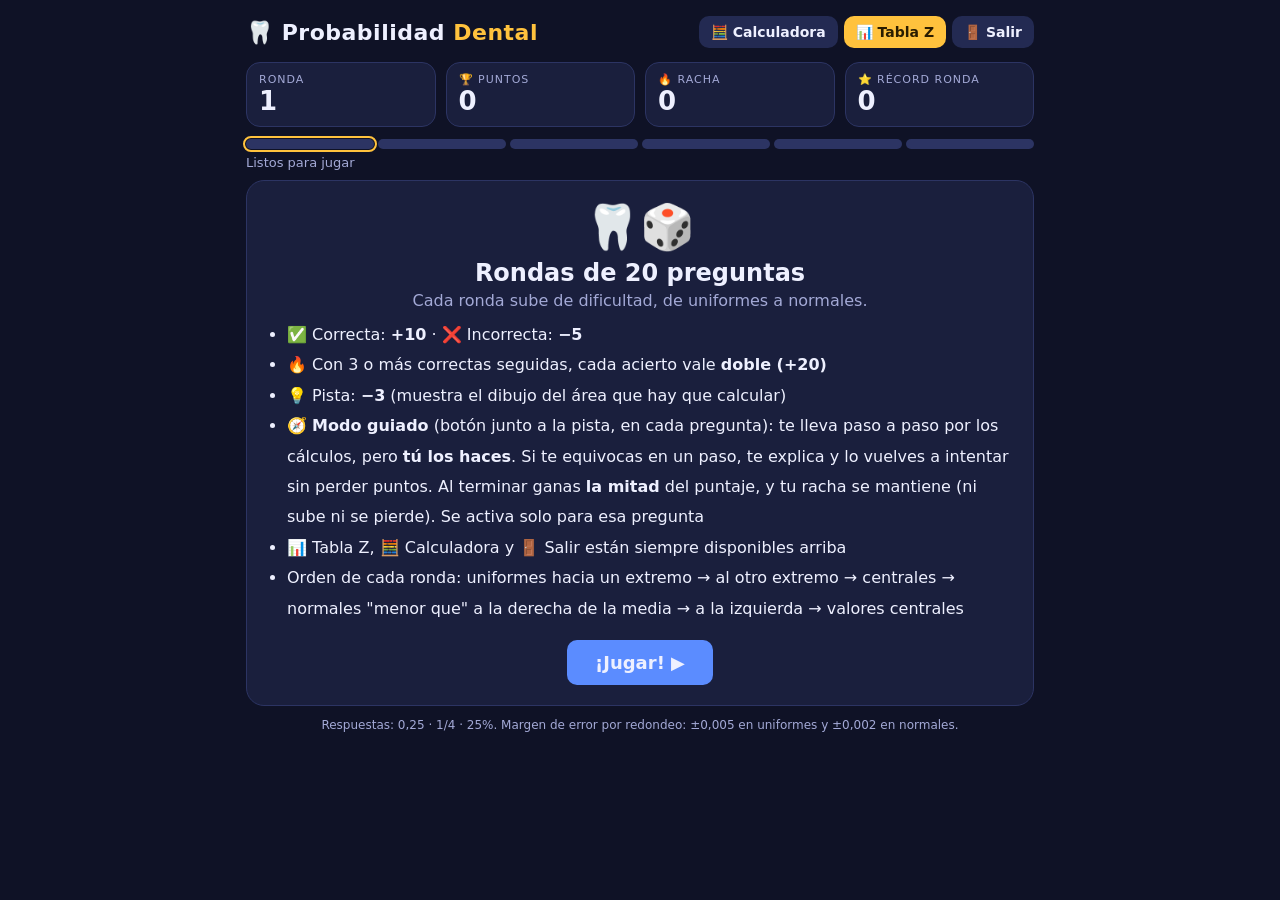
==== games/elisa.html @ 9141e2bc "Add ELISA — uncle's dental-probability game, linked from the home screen games/elisa.html is a third" ====
<!DOCTYPE html>
<html lang="es">
<head>
<meta charset="utf-8">
<meta name="viewport" content="width=device-width,initial-scale=1">
<title>Probabilidad Dental · El juego</title>
<style>
:root{--bg:#0f1226;--panel:#1a1f3d;--panel2:#232a52;--line:#2c3463;--txt:#eef0ff;--mut:#a3a9d6;--acc:#5b8cff;--ok:#2ecc8f;--bad:#ff5d6c;--gold:#ffc23d;--r:14px}
*{box-sizing:border-box}
body{margin:0;font-family:system-ui,-apple-system,"Segoe UI",Roboto,Helvetica,Arial,sans-serif;background:var(--bg);color:var(--txt);min-height:100vh}
.wrap{max-width:820px;margin:0 auto;padding:16px}
header{display:flex;align-items:center;justify-content:space-between;gap:10px;margin-bottom:14px;flex-wrap:wrap}
h1{font-size:22px;margin:0;letter-spacing:.5px}
h1 span{color:var(--gold)}
.btn{font:inherit;border:0;border-radius:10px;padding:10px 16px;cursor:pointer;font-weight:700;background:var(--panel2);color:var(--txt);transition:transform .08s,filter .15s}
.btn:hover{filter:brightness(1.2)}.btn:active{transform:scale(.96)}
.btn.pri{background:var(--acc)}.btn.gold{background:var(--gold);color:#2a1d00}.btn.sm{padding:8px 12px;font-size:14px}
.hud{display:grid;grid-template-columns:repeat(4,1fr);gap:10px;margin-bottom:12px}
.stat{background:var(--panel);border-radius:var(--r);padding:10px 12px;border:1px solid var(--line)}
.stat .l{font-size:11px;color:var(--mut);text-transform:uppercase;letter-spacing:1px}
.stat .v{font-size:26px;font-weight:800}
.stages{display:flex;gap:4px;margin:4px 0 6px}
.seg{flex:1;height:10px;border-radius:5px;background:var(--line);position:relative;overflow:hidden}
.seg>i{position:absolute;left:0;top:0;bottom:0;width:0;transition:width .4s}
.seg.u>i{background:#4fb3ff}.seg.n>i{background:#b77bff}
.seg.cur{outline:2px solid var(--gold);outline-offset:1px}
.stagelbl{display:flex;justify-content:space-between;gap:8px;font-size:13px;color:var(--mut);margin-bottom:10px;flex-wrap:wrap}
.card{background:var(--panel);border-radius:18px;padding:20px;border:1px solid var(--line)}
.pills{display:flex;gap:6px;flex-wrap:wrap;margin-bottom:10px}
.pill{font-size:12px;font-weight:700;padding:4px 10px;border-radius:999px;background:var(--panel2);color:var(--mut)}
.pill.u{background:#123d5c;color:#7cc8ff}.pill.n{background:#3c1f5c;color:#d4a8ff}.pill.x2{background:#5c4300;color:var(--gold)}
.q{font-size:18px;line-height:1.6;margin:6px 0 16px}
.ansrow{display:flex;gap:8px;flex-wrap:wrap}
input[type=text]{font:inherit;font-size:18px;flex:1;min-width:150px;padding:10px 14px;border-radius:10px;border:2px solid var(--line);background:#0f1330;color:var(--txt);outline:none}
input[type=text]:focus{border-color:var(--acc)}
.err{color:var(--bad);font-size:13px;min-height:18px;margin-top:6px}
.fb{margin-top:12px;border-radius:12px;padding:14px;line-height:1.7;font-size:15px}
.fb.ok{background:#0f3d2c;border:1px solid var(--ok)}.fb.bad{background:#3d1220;border:1px solid var(--bad)}.fb.hint{background:#3a3110;border:1px solid var(--gold)}
.fb .t{font-size:19px;font-weight:800;display:block;margin-bottom:4px}
.steps{margin:6px 0 0;padding-left:20px}
svg.plot{width:100%;max-width:540px;display:block;margin:10px auto 0}
.pop{animation:pop .45s}@keyframes pop{50%{transform:scale(1.3)}}
.shake{animation:shake .4s}@keyframes shake{25%{transform:translateX(-8px)}75%{transform:translateX(8px)}}
.foot{font-size:12px;color:var(--mut);margin-top:12px;text-align:center}
#confetti{position:fixed;left:0;top:0;width:100vw;height:100vh;pointer-events:none;z-index:60}
.overlay{position:fixed;inset:0;background:rgba(5,7,20,.8);display:none;align-items:flex-start;justify-content:center;z-index:40;overflow:auto;padding:20px}
.overlay.on{display:flex}
.modal{background:var(--panel);border-radius:18px;padding:18px;max-width:780px;width:100%;border:1px solid var(--line)}
.tblwrap{overflow:auto;max-height:52vh;margin-top:10px;border-radius:10px}
.tz{width:100%;border-collapse:collapse;font-size:12.5px;font-variant-numeric:tabular-nums}
.tz th,.tz td{padding:4px 3px;text-align:center;border:1px solid var(--line);cursor:pointer}
.tz th{background:var(--panel2);color:var(--mut);position:sticky;top:0}
.tz td.hr{background:#24305f}
.tz td.hit{background:var(--gold);color:#2a1d00;font-weight:800}
.res{font-size:15px;line-height:1.7;background:#0f1330;border-radius:10px;padding:10px 12px;margin-top:10px}
.big{font-size:28px;font-weight:800;color:var(--gold)}
.center{text-align:center}
.btn.on{background:#1d6b4f}.btn:disabled{cursor:default}
.gdone{list-style:none;padding:0;margin:0 0 10px}.gdone li{padding:6px 10px;margin-bottom:6px;border-radius:8px;background:#11331f;color:#bff0d6;font-size:14px}
.gcur{background:#141a3a;border:1px solid var(--acc);border-radius:12px;padding:14px;line-height:1.65}
.gtip{margin-top:10px;padding:10px 12px;border-radius:10px;background:#3a3110;border:1px solid var(--gold);line-height:1.6;font-size:14px}
.choice{display:flex;flex-direction:column;gap:8px;margin-top:10px}.choice .btn{text-align:left}
.cpanel{position:fixed;right:16px;top:80px;width:300px;max-width:calc(100vw - 16px);z-index:45;display:none;background:var(--panel);border:1px solid var(--acc);border-radius:16px;padding:10px 12px 12px;box-shadow:0 12px 40px rgba(0,0,0,.55)}.cpanel.on{display:block}
.chead{display:flex;justify-content:space-between;align-items:center;gap:8px;cursor:move;touch-action:none;user-select:none;-webkit-user-select:none;padding:2px 0 6px}
.zrow{display:flex;align-items:center;gap:6px;flex-wrap:wrap;margin-top:6px;padding:6px 8px;background:#1a2147;border-radius:8px}.zrow .btn{padding:6px 10px;font-size:13px}
.crow{display:grid;grid-template-columns:1fr 1fr 1fr;gap:6px;margin-top:8px}.crow .btn{padding:8px 4px;font-size:12.5px}
.ok{color:var(--ok)!important}
.cdisp{background:#0f1330;border-radius:10px;padding:8px 10px;text-align:right;min-height:64px;word-break:break-all}
.cdisp .e{font-size:16px;color:var(--mut);min-height:22px}.cdisp .r{font-size:30px;font-weight:800}
.ckeys{display:grid;grid-template-columns:repeat(4,1fr);gap:6px;margin-top:8px}.ckeys .btn{padding:10px 0;font-size:18px}
.ckeys .op{background:#2f3a78}.ckeys .eq{background:var(--acc)}.ckeys .cl{background:#5c1f2a}
ul.rules{line-height:1.9;padding-left:20px;margin:8px 0 16px}
.sumgrid{display:grid;grid-template-columns:repeat(3,1fr);gap:10px;margin:14px 0}
@media(max-width:560px){.hud{grid-template-columns:repeat(2,1fr)}.q{font-size:16px}.sumgrid{grid-template-columns:1fr}}
</style>
</head>
<body>
<canvas id="confetti"></canvas>
<div class="wrap">
  <header>
    <h1>🦷 Probabilidad <span>Dental</span></h1>
    <div style="display:flex;gap:6px;flex-wrap:wrap"><button class="btn sm" id="calcB">🧮 Calculadora</button><button class="btn gold sm" id="openT">📊 Tabla Z</button><button class="btn sm" id="exitB">🚪 Salir</button></div>
  </header>
  <div class="hud">
    <div class="stat"><div class="l">Ronda</div><div class="v" id="hRound">1</div></div>
    <div class="stat"><div class="l">🏆 Puntos</div><div class="v" id="hPts">0</div></div>
    <div class="stat"><div class="l">🔥 Racha</div><div class="v" id="hStreak">0</div></div>
    <div class="stat"><div class="l">⭐ Récord ronda</div><div class="v" id="hBest">0</div></div>
  </div>
  <div class="stages" id="stages"></div>
  <div class="stagelbl"><span id="sName">Listos para jugar</span><span id="sProg"></span></div>
  <div class="card" id="main"></div>
  <div class="foot">Respuestas: 0,25 · 1/4 · 25%. Margen de error por redondeo: ±0,005 en uniformes y ±0,002 en normales.</div>
</div>

<div class="overlay" id="ov">
  <div class="modal">
    <div style="display:flex;justify-content:space-between;align-items:center;gap:10px">
      <b style="font-size:18px">📊 Tabla Z · P(Z &lt; z)</b>
      <button class="btn sm" id="closeT">✕ Cerrar</button>
    </div>
    <div class="ansrow" style="margin-top:12px">
      <input type="text" id="zin" placeholder="Escribe un Z, por ejemplo 1,25 o −0,67" autocomplete="off">
      <button class="btn pri" id="zgo">Buscar</button>
    </div>
    <div class="err" id="zerr"></div>
    <div class="res" id="zres">Escribe un valor de Z (o toca una celda de la tabla) y te muestro cómo se lee.</div>
    <div class="tblwrap"><table class="tz" id="tz"></table></div>
  </div>
</div>

<div class="cpanel" id="calcP" tabindex="-1">
  <div class="chead" id="cHead">
    <b style="font-size:15px">✥ 🧮 Calculadora <span style="font-weight:400;color:var(--mut);font-size:12px">(arrástrame)</span></b>
    <button class="btn sm" id="closeC" style="padding:4px 10px">✕</button>
  </div>
  <div class="cdisp"><div class="e" id="cExpr"></div><div class="r" id="cRes">0</div></div>
  <div class="ckeys" id="cKeys">
    <button class="btn cl" data-k="C">C</button><button class="btn op" data-k="(">(</button><button class="btn op" data-k=")">)</button><button class="btn op" data-k="back">⌫</button>
    <button class="btn" data-k="7">7</button><button class="btn" data-k="8">8</button><button class="btn" data-k="9">9</button><button class="btn op" data-k="÷">÷</button>
    <button class="btn" data-k="4">4</button><button class="btn" data-k="5">5</button><button class="btn" data-k="6">6</button><button class="btn op" data-k="×">×</button>
    <button class="btn" data-k="1">1</button><button class="btn" data-k="2">2</button><button class="btn" data-k="3">3</button><button class="btn op" data-k="−">−</button>
    <button class="btn" data-k="0">0</button><button class="btn" data-k=",">,</button><button class="btn eq" data-k="=">=</button><button class="btn op" data-k="+">+</button>
  </div>
  <div class="crow"><button class="btn" id="cCopy">📋 Copiar</button><button class="btn gold" id="cUse">↳ Respuesta</button><button class="btn gold" id="cZ">↳ Tabla Z</button></div>
  <div class="err" id="cErr"></div>
</div>

<script>
"use strict";
/* ---------- utilidades numéricas ---------- */
const rnd=(v,d)=>{const p=Math.pow(10,d);return Math.round(v*p+(v>=0?1e-9:-1e-9))/p};
const rint=(a,b)=>a+Math.floor(Math.random()*(b-a+1));
const pick=a=>a[Math.floor(Math.random()*a.length)];
const gcd=(a,b)=>b?gcd(b,a%b):Math.abs(a);
const fmt=n=>String(rnd(n,4)).replace('-','−').replace('.',',');
const fz=z=>(z<0?'−':'')+Math.abs(z).toFixed(2).replace('.',',');
const f4=p=>p.toFixed(4).replace('.',',');
function Phi(x){if(x<0)return 1-Phi(-x);if(x>8)return 1;let s=x,t=x;for(let n=1;n<300;n++){t*=x*x/(2*n+1);s+=t;if(t<1e-17)break}return .5+s*Math.exp(-x*x/2)/Math.sqrt(2*Math.PI)}
function T(z){z=Math.min(rnd(Math.abs(z),2),3.59);return rnd(Phi(z),4)}
function Plt(z){return z>=0?T(z):rnd(1-T(-z),4)}
function rowcol(z){const a=rnd(Math.abs(z),2);const row=Math.floor(a*10+1e-9)/10;const col=rnd(a-row,2);return[row.toFixed(1),col.toFixed(2)]}
function stepGrid(lo,hi,st){const n=Math.round((hi-lo)/st);return rnd(lo+st*rint(0,n),4)}

/* ---------- contextos (mismo estilo que la guía) ---------- */
const UC=[
 {s:'El tiempo necesario para esterilizar un conjunto de herramientas',q:'la esterilización tarde',u:'minutos',a:[8,15],b:[25,40],st:1},
 {s:'La longitud de un diente molar',q:'un diente molar mida',u:'mm',a:[6,8],b:[11,14],st:1},
 {s:'El tiempo entre citas de pacientes en una clínica dental',q:'entre dos citas transcurran',u:'minutos',a:[10,20],b:[40,60],st:5},
 {s:'El grosor del esmalte dental en un estudio',q:'el esmalte tenga un grosor de',u:'mm',a:[1,1.5],b:[2.5,3],st:.5},
 {s:'La duración de un procedimiento dental para colocar implantes',q:'el procedimiento dure',u:'horas',a:[1,1.5],b:[3,4],st:.5},
 {s:'El tiempo de fraguado de un material de impresión',q:'el material frague en',u:'minutos',a:[3,5],b:[8,12],st:1},
 {s:'La cantidad de anestésico utilizada en una extracción',q:'se utilicen',u:'ml',a:[1,1.5],b:[3,4],st:.5},
 {s:'El tiempo que un paciente pasa en la sala de espera',q:'un paciente espere',u:'minutos',a:[5,10],b:[30,45],st:5}
];
const NC=[
 {s:'La longitud de las raíces de los dientes molares en una población',q:'un molar seleccionado al azar tenga una raíz que mida',u:'mm',mu:[20,24,1],sg:[1.5,2,2.5]},
 {s:'El tiempo que tarda una consulta odontológica de rutina',q:'una consulta tarde',u:'minutos',mu:[35,50,5],sg:[5,8,10]},
 {s:'El desgaste de una pieza dental (en micras) después de 5 años de uso de prótesis',q:'el desgaste sea de',u:'micras',mu:[120,180,10],sg:[15,20,25]},
 {s:'El nivel de placa bacteriana en los pacientes, medido en una escala de 0 a 100,',q:'un paciente tenga un nivel de placa de',u:'',mu:[50,70,5],sg:[6,8,10]},
 {s:'El tamaño de los dientes incisivos en niños',q:'un niño tenga un incisivo que mida',u:'mm',mu:[9,11,1],sg:[.8,1,1.2]},
 {s:'El tiempo que tarda en hacer efecto una anestesia local en procedimientos odontológicos',q:'el efecto tarde',u:'minutos',mu:[4,6,1],sg:[1,1.2,1.5]},
 {s:'El tiempo de recuperación (en días) tras una extracción dental complicada',q:'un paciente se recupere en',u:'días',mu:[6,10,1],sg:[1.5,2,2.5]},
 {s:'El espesor del esmalte dental en adultos',q:'un adulto tenga un espesor de esmalte de',u:'mm',mu:[2.3,2.7,.1],sg:[.2,.25,.3]}
];

/* ---------- etapas de cada ronda (20 preguntas) ---------- */
const STAGES=[
 {k:'U',t:'lt',n:3,name:()=>'Uniforme · hacia el extremo inferior (menos de)'},
 {k:'U',t:'gt',n:3,name:()=>'Uniforme · hacia el extremo superior (más de)'},
 {k:'U',t:'bt',n:3,name:()=>'Uniforme · tramo central (entre)'},
 {k:'N',t:'R',n:4,name:r=>r===1?'Normal · menor que, a la derecha de la media':'Normal · a la derecha de la media (menor o mayor que)'},
 {k:'N',t:'L',n:4,name:r=>r===1?'Normal · menor que, a la izquierda de la media':'Normal · a la izquierda de la media (menor o mayor que)'},
 {k:'N',t:'C',n:3,name:r=>r===1?'Normal · valores centrales (simétricos)':'Normal · valores centrales'}
];
const PLAN=[];STAGES.forEach((s,i)=>{for(let k=0;k<s.n;k++)PLAN.push(i)});
const DIFF=r=>r===1?'Fácil':r===2?'Media':r===3?'Difícil':'Experta';

/* ---------- generadores ---------- */
let lastCtx='';
function ctxPick(list){let c,tries=0;do{c=pick(list);tries++}while(c.s===lastCtx&&tries<10);lastCtx=c.s;return c}
function genU(t,r){
 for(let tries=0;tries<50;tries++){
  const c=ctxPick(UC);const a=stepGrid(c.a[0],c.a[1],c.st),b=stepGrid(c.b[0],c.b[1],c.st);
  const div=r===1?1:r===2?2:5;const xs=rnd(c.st/div,4);const m=Math.round((b-a)/xs);
  if(m-1<(t==='bt'?2:1))continue;
  let x,x1,x2,tramo,cond,lo,hi;
  if(t==='bt'){let k1=rint(1,m-1),k2;do{k2=rint(1,m-1)}while(k2===k1);if(k1>k2)[k1,k2]=[k2,k1];
   if(m>=4&&(k1===1&&k2===m-1)){} x1=rnd(a+k1*xs,4);x2=rnd(a+k2*xs,4);tramo=rnd(x2-x1,4);lo=x1;hi=x2;
   cond='esté entre '+fmt(x1)+' y '+fmt(x2)+' '+c.u;}
  else{x=rnd(a+rint(1,m-1)*xs,4);
   if(t==='lt'){tramo=rnd(x-a,4);lo=a;hi=x;cond='menos de '+fmt(x)+' '+c.u}
   else{tramo=rnd(b-x,4);lo=x;hi=b;cond='más de '+fmt(x)+' '+c.u}}
  const total=rnd(b-a,4);let N=Math.round(tramo*100),D=Math.round(total*100),g=gcd(N,D);
  const frac=(N/g)+'/'+(D/g),ans=tramo/total;
  const verb=t==='bt'?c.q.replace(/ (mida|dure|tarde|espere|transcurran|se utilicen)$/,' $1'):c.q;
  let qtext;
  if(t==='bt')qtext=c.s+' sigue una distribución uniforme entre '+fmt(a)+' y '+fmt(b)+' '+c.u+'. ¿Cuál es la probabilidad de que '+verb+' entre '+fmt(x1)+' y '+fmt(x2)+' '+c.u+'?';
  else qtext=c.s+' sigue una distribución uniforme entre '+fmt(a)+' y '+fmt(b)+' '+c.u+'. ¿Cuál es la probabilidad de que '+c.q+' '+cond+'?';
  const tramoTxt=t==='lt'?fmt(x)+' − '+fmt(a):t==='gt'?fmt(b)+' − '+fmt(x):fmt(x2)+' − '+fmt(x1);
  const steps=[
   'Largo total del rango: '+fmt(b)+' − '+fmt(a)+' = <b>'+fmt(total)+'</b>',
   'Tramo que te piden ('+(t==='lt'?'desde '+fmt(a)+' hasta '+fmt(x):t==='gt'?'desde '+fmt(x)+' hasta '+fmt(b):'entre '+fmt(x1)+' y '+fmt(x2))+'): '+tramoTxt+' = <b>'+fmt(tramo)+'</b>',
   'P = tramo / total = '+fmt(tramo)+' / '+fmt(total)+' = <b>'+frac+' ≈ '+f4(ans)+'</b>'];
  const rule=t==='lt'?'"Menos de": el tramo va desde el inicio del rango (a) hasta el valor.':t==='gt'?'"Más de": el tramo va desde el valor hasta el final del rango (b).':'"Entre": el tramo es la distancia entre los dos valores.';
  return{g:{type:'U',a,b,t,x,x1,x2,total,tramo,ans},k:'U',text:qtext,ans,tol:.005,steps,rule,plot:()=>plotU(a,b,lo,hi),show:frac+' ≈ '+f4(ans)};
 }
}
function genZ(r){if(r===1)return stepGrid(.3,2,.1);if(r===2)return stepGrid(.1,2.5,.01);return stepGrid(.05,3,.01)}
function mkX(c,z){const mu=c.mu,sg=c.sg;const x=rnd(mu+z*sg,2);const zc=rnd((x-mu)/sg,2);return{x,zc}}
function lookupTxt(z){const[r,c]=rowcol(z);const t=T(z);let s='Tabla con '+fz(Math.abs(z))+': fila '+r+', columna '+c+' → <b>'+f4(t)+'</b>';return s}
function genN(t,r){
 for(let tries=0;tries<50;tries++){
  const c0=ctxPick(NC);const mu=stepGrid(c0.mu[0],c0.mu[1],c0.mu[2]);const sg=pick(c0.sg);const c={mu,sg};
  const U=c0.u?' '+c0.u:'';
  const head=c0.s+' sigue una distribución normal con una media de '+fmt(mu)+U+' y una desviación estándar de '+fmt(sg)+U+'. ¿Cuál es la probabilidad de que '+c0.q+' ';
  if(t==='R'||t==='L'){
   const z=(t==='R'?1:-1)*genZ(r);const{x,zc}=mkX(c,z);if(zc===0||x<=0)continue;
   const kind=r===1?'lt':pick(['lt','gt']);
   const plt=Plt(zc);const ans=kind==='lt'?plt:rnd(1-plt,4);
   const cond=(kind==='lt'?'menos de ':'más de ')+fmt(x)+U+'?';
   const steps=['Z = ('+fmt(x)+' − '+fmt(mu)+') / '+fmt(sg)+' = <b>'+fz(zc)+'</b>',lookupTxt(zc)];
   let rule;
   if(kind==='lt'&&zc>0){rule='"Menos de" con Z positivo: área grande, se usa la tabla directo.';steps.push('P = <b>'+f4(ans)+'</b>')}
   else if(kind==='lt'){rule='"Menos de" con Z negativo: es la colita izquierda (área chica), se usa 1 − tabla.';steps.push('P = 1 − '+f4(T(zc))+' = <b>'+f4(ans)+'</b>')}
   else if(zc>0){rule='"Más de" con Z positivo: es la colita derecha (área chica), se usa 1 − tabla.';steps.push('P = 1 − '+f4(T(zc))+' = <b>'+f4(ans)+'</b>')}
   else{rule='"Más de" con Z negativo: área grande, se usa la tabla directo (por el espejo).';steps.push('P = <b>'+f4(ans)+'</b>')}
   const lo=kind==='lt'?-4:zc,hi=kind==='lt'?zc:4;
   return{g:{type:'N1',x,mu,sg,zc,kind,Tv:T(zc),ans},k:'N',text:head+cond,ans,tol:.002,steps,rule,plot:()=>plotN(lo,hi,[[zc,x]]),show:f4(ans)};
  }else{
   const z1=-genZ(r);const z2=r===1?-z1:genZ(r);
   const A=mkX(c,z1),B=mkX(c,z2);if(A.zc>=0||B.zc<=0||A.x<=0)continue;
   const p2=Plt(B.zc),p1=Plt(A.zc);const ans=rnd(p2-p1,4);
   const cond='entre '+fmt(A.x)+' y '+fmt(B.x)+U+'?';
   const steps=[
    'Z₁ = ('+fmt(A.x)+' − '+fmt(mu)+') / '+fmt(sg)+' = <b>'+fz(A.zc)+'</b> &nbsp;·&nbsp; Z₂ = ('+fmt(B.x)+' − '+fmt(mu)+') / '+fmt(sg)+' = <b>'+fz(B.zc)+'</b>',
    'P(Z &lt; '+fz(B.zc)+'): '+lookupTxt(B.zc)+' → '+f4(p2),
    'P(Z &lt; '+fz(A.zc)+'): '+lookupTxt(A.zc)+' → Z negativo, espejo: 1 − '+f4(T(A.zc))+' = '+f4(p1),
    'P = '+f4(p2)+' − '+f4(p1)+' = <b>'+f4(ans)+'</b>'];
   const rule='"Entre": lo que queda bajo el valor mayor, menos lo que queda bajo el valor menor.';
   return{g:{type:'NC',x1:A.x,x2:B.x,mu,sg,z1:A.zc,z2:B.zc,T1:T(A.zc),T2:T(B.zc),p1,ans},k:'N',text:head+cond,ans,tol:.002,steps,rule,plot:()=>plotN(A.zc,B.zc,[[A.zc,A.x],[B.zc,B.x]]),show:f4(ans)};
  }
 }
}

/* ---------- dibujos ---------- */
function plotN(lo,hi,marks){
 const X=z=>20+(z+3.6)/7.2*500,Y=y=>140-y/.42*118;
 let p='';for(let z=-3.6;z<=3.6001;z+=.05){p+=(p?'L':'M')+X(z).toFixed(1)+' '+Y(Math.exp(-z*z/2)/Math.sqrt(2*Math.PI)).toFixed(1)}
 const a=Math.max(lo,-3.6),b=Math.min(hi,3.6);let s='M'+X(a).toFixed(1)+' 140';
 for(let z=a;z<=b+1e-9;z+=.02)s+='L'+X(z).toFixed(1)+' '+Y(Math.exp(-z*z/2)/Math.sqrt(2*Math.PI)).toFixed(1);
 s+='L'+X(b).toFixed(1)+' 140Z';
 let m='';marks.forEach(([z,x])=>{m+='<line x1="'+X(z)+'" y1="14" x2="'+X(z)+'" y2="142" stroke="#ffc23d" stroke-dasharray="4 3"/><text x="'+X(z)+'" y="157" text-anchor="middle" font-size="12" fill="#eef0ff">'+fmt(x)+'</text><text x="'+X(z)+'" y="172" text-anchor="middle" font-size="11" fill="#a3a9d6">Z='+fz(z)+'</text>'});
 return'<svg class="plot" viewBox="0 0 540 178"><path d="'+s+'" fill="#ff5d6c" opacity=".75"/><path d="'+p+'" fill="none" stroke="#5b8cff" stroke-width="2.5"/><line x1="20" y1="140" x2="520" y2="140" stroke="#5a6399"/><line x1="'+X(0)+'" y1="140" x2="'+X(0)+'" y2="146" stroke="#a3a9d6"/>'+m+'</svg>';
}
function plotU(a,b,lo,hi){
 const X=v=>50+(v-a)/(b-a)*440;
 let lbl=v=>'<line x1="'+X(v)+'" y1="40" x2="'+X(v)+'" y2="112" stroke="#ffc23d" stroke-dasharray="4 3"/><text x="'+X(v)+'" y="130" text-anchor="middle" font-size="12" fill="#eef0ff">'+fmt(v)+'</text>';
 let m='';[lo,hi].forEach(v=>{if(v!==a&&v!==b)m+=lbl(v)});
 return'<svg class="plot" viewBox="0 0 540 140"><rect x="'+X(a)+'" y="50" width="440" height="60" fill="none" stroke="#5b8cff" stroke-width="2.5"/><rect x="'+X(lo)+'" y="50" width="'+(X(hi)-X(lo))+'" height="60" fill="#ff5d6c" opacity=".75"/><line x1="30" y1="110" x2="510" y2="110" stroke="#5a6399"/><text x="'+X(a)+'" y="130" text-anchor="middle" font-size="12" fill="#a3a9d6">a='+fmt(a)+'</text><text x="'+X(b)+'" y="130" text-anchor="middle" font-size="12" fill="#a3a9d6">b='+fmt(b)+'</text>'+m+'</svg>';
}

/* ---------- confeti ---------- */
const cv=document.getElementById('confetti'),cx=(()=>{try{return cv.getContext('2d')}catch(e){return null}})();let parts=[],running=false;
const COLORS=['#5b8cff','#2ecc8f','#ffc23d','#ff6fb1','#b77bff','#7cc8ff','#ff5d6c'];
function fitC(){if(!cx)return;const d=window.devicePixelRatio||1;cv.width=innerWidth*d;cv.height=innerHeight*d;cx.setTransform(d,0,0,d,0,0)}
function burst(x,y,n,ang,spr,vel){for(let k=0;k<n;k++){const a=(ang+(Math.random()-.5)*spr)*Math.PI/180,v=vel*(.6+Math.random()*.6);parts.push({x,y,vx:Math.cos(a)*v,vy:-Math.sin(a)*v,w:7+Math.random()*7,h:4+Math.random()*5,r:Math.random()*6.28,vr:(Math.random()-.5)*.4,c:COLORS[k%COLORS.length],life:0,max:120+Math.random()*70,circ:Math.random()<.3})}if(!running){running=true;requestAnimationFrame(tick)}}
function tick(){cx.clearRect(0,0,innerWidth,innerHeight);parts=parts.filter(p=>p.life<p.max&&p.y<innerHeight+40);for(const p of parts){p.life++;p.vy+=.28;p.vx*=.985;p.vy*=.985;p.x+=p.vx;p.y+=p.vy;p.r+=p.vr;cx.save();cx.globalAlpha=Math.max(0,1-p.life/p.max);cx.translate(p.x,p.y);cx.rotate(p.r);cx.fillStyle=p.c;if(p.circ){cx.beginPath();cx.arc(0,0,p.w/2.5,0,6.28);cx.fill()}else cx.fillRect(-p.w/2,-p.h/2,p.w,p.h*Math.abs(Math.cos(p.life/6)));cx.restore()}if(parts.length)requestAnimationFrame(tick);else{running=false;cx.clearRect(0,0,innerWidth,innerHeight)}}
function boom(l){if(!cx)return;fitC();const W=innerWidth,H=innerHeight;
 if(l===1)burst(W/2,H*.6,100,90,90,15);
 else if(l===2){burst(0,H*.8,80,60,50,19);burst(W,H*.8,80,120,50,19);setTimeout(()=>burst(W/2,H*.55,80,90,120,14),250)}
 else{let t=0;const iv=setInterval(()=>{burst(0,H*.85,45,60,55,20);burst(W,H*.85,45,120,55,20);burst(Math.random()*W,H*.4,35,90,160,11);if(++t>10)clearInterval(iv)},220)}}

/* ---------- estado ---------- */
const $=id=>document.getElementById(id);
let round=1,qi=0,pts=0,streak=0,rPts=0,rHits=0,best=0,cur=null,answered=false,hintUsed=false;
try{best=parseInt(localStorage.getItem('pdent_best'))||0}catch(e){}
const CHEERS=['¡Correcto!','¡Brillante!','¡Eso es!','¡Imparable!','¡Sonrisa perfecta!','¡Diez de diez!','¡Nivel experto!','¡Qué máquina!'];
const worth=()=>streak>=3?20:10;

function buildStages(){$('stages').innerHTML=STAGES.map((s,i)=>'<div class="seg '+(s.k==='U'?'u':'n')+'" id="seg'+i+'"><i></i></div>').join('')}
function hud(anim){$('hRound').textContent=round;$('hPts').textContent=pts;$('hStreak').textContent=streak;$('hBest').textContent=best;
 if(anim)['hPts','hStreak'].forEach(k=>{const e=$(k);e.classList.remove('pop');void e.offsetWidth;e.classList.add('pop')})}
function progress(){let done=qi;STAGES.forEach((s,i)=>{const start=PLAN.indexOf(i);const d=Math.max(0,Math.min(s.n,done-start));const seg=$('seg'+i);seg.firstChild.style.width=(d/s.n*100)+'%';seg.classList.toggle('cur',qi<20&&PLAN[qi]===i)})}

let guided=false,gSteps=null,gStep=0,gTries=0,gDone=[],lastInput=null;
const half=()=>Math.round(worth()/2);
function setGuidedBtn(){}
function startScreen(){
 $('sName').textContent='Listos para jugar';$('sProg').textContent='';
 $('main').innerHTML='<div class="center" style="font-size:44px">🦷🎲</div><h2 class="center" style="margin:6px 0 4px">Rondas de 20 preguntas</h2><p class="center" style="color:var(--mut);margin:0 0 10px">Cada ronda sube de dificultad, de uniformes a normales.</p>'+
 '<ul class="rules"><li>✅ Correcta: <b>+10</b> · ❌ Incorrecta: <b>−5</b></li><li>🔥 Con 3 o más correctas seguidas, cada acierto vale <b>doble (+20)</b></li><li>💡 Pista: <b>−3</b> (muestra el dibujo del área que hay que calcular)</li>'+
 '<li>🧭 <b>Modo guiado</b> (botón junto a la pista, en cada pregunta): te lleva paso a paso por los cálculos, pero <b>tú los haces</b>. Si te equivocas en un paso, te explica y lo vuelves a intentar sin perder puntos. Al terminar ganas <b>la mitad</b> del puntaje, y tu racha se mantiene (ni sube ni se pierde). Se activa solo para esa pregunta</li>'+
 '<li>📊 Tabla Z, 🧮 Calculadora y 🚪 Salir están siempre disponibles arriba</li>'+
 '<li>Orden de cada ronda: uniformes hacia un extremo → al otro extremo → centrales → normales "menor que" a la derecha de la media → a la izquierda → valores centrales</li></ul>'+
 '<div class="center"><button class="btn pri" id="play" style="font-size:18px;padding:12px 28px">¡Jugar! ▶</button></div>';
 $('play').onclick=()=>{qi=0;rPts=0;rHits=0;next()};
}
function setVal(){const v=$('valpill');if(!v)return;
 if(guided){v.className='pill';v.textContent='🧭 Guiado: vale +'+half()}
 else if(worth()===20){v.className='pill x2';v.textContent='⚡ Vale doble: +20'}
 else{v.className='pill';v.textContent='Vale +10'}}
function next(){
 if(qi>=20)return summary();
 const st=STAGES[PLAN[qi]];answered=false;hintUsed=false;guided=false;
 cur=st.k==='U'?genU(st.t,round):genN(st.t,round);
 $('sName').textContent=st.name(round);$('sProg').textContent='Pregunta '+(qi+1)+' de 20 · Dificultad '+DIFF(round);
 progress();
 $('main').innerHTML='<div class="pills"><span class="pill '+(cur.k==='U'?'u':'n')+'">'+(cur.k==='U'?'Uniforme':'Normal')+'</span><span class="pill">Ronda '+round+'</span><span id="valpill"></span></div>'+
 '<div class="q">'+cur.text+'</div><div id="area"></div><div class="err" id="err"></div><div id="hintbox"></div><div id="fb"></div>';
 renderArea();
}
function renderArea(){
 setVal();$('err').textContent='';if(!guided)$('hintbox').innerHTML='';
 if(guided){startGuide();return}
 $('area').innerHTML='<div class="ansrow"><input type="text" id="ans" placeholder="Ej: 0,25 · 1/4 · 25%" autocomplete="off"><button class="btn pri" id="go">Responder ➜</button><button class="btn sm" id="hint">💡 Pista (−3)</button><button class="btn sm" id="gmode">🧭 Guíame paso a paso (½ pts)</button></div>';
 $('go').onclick=answer;$('hint').onclick=hint;$('gmode').onclick=()=>{if(answered)return;guided=true;renderArea()};
 $('ans').addEventListener('input',()=>$('err').textContent='');
 $('ans').addEventListener('keydown',e=>{if(e.key==='Enter'){e.preventDefault();e.stopPropagation();answer()}});
 $('ans').focus();lastInput=$('ans');
}
function parse(v){v=v.trim().replace(/\s/g,'').replace(/,/g,'.').replace(/−/g,'-');if(!v)return NaN;const pct=v.endsWith('%');if(pct)v=v.slice(0,-1);let n;
 if(v.includes('/')){const[a,b]=v.split('/');n=parseFloat(a)/parseFloat(b)}else n=parseFloat(v);
 if(!isFinite(n))return NaN;if(pct||n>1)n/=100;return n}
function parseNum(v){v=v.trim().replace(/\s/g,'').replace(/,/g,'.').replace(/−/g,'-');if(!v)return NaN;let n;
 if(v.includes('/')){const[a,b]=v.split('/');n=parseFloat(a)/parseFloat(b)}else n=parseFloat(v);return isFinite(n)?n:NaN}
function hint(){if(answered||hintUsed)return;hintUsed=true;pts=Math.max(0,pts-3);rPts-=3;hud(true);
 $('hint').style.display='none';
 $('hintbox').innerHTML='<div class="fb hint"><span class="t">💡 Pista (−3)</span>Esta es el área que tienes que calcular:'+cur.plot()+'<div style="margin-top:6px">'+cur.rule+'</div></div>'}
function answer(){
 if(answered)return;const n=parse($('ans').value);
 if(isNaN(n)){$('err').textContent='Escribe una respuesta primero (por ejemplo 0,25 · 1/4 · 25%)';return}
 $('ans').disabled=true;$('go').style.display='none';const h=$('hint');if(h)h.style.display='none';
 finish(Math.abs(n-cur.ans)<=cur.tol?'ok':'bad',n);
}
function finish(outcome,n){
 if(answered)return;answered=true;let head;const m=$('main');
 if(outcome==='ok'){const w=worth();pts+=w;rPts+=w;streak++;rHits++;
  head='<div class="fb ok"><span class="t">🎉 '+pick(CHEERS)+' +'+w+' pts</span>';
  setTimeout(()=>boom(qi===19?3:(w===20?2:1)),30)}
 else if(outcome==='guided'){const w=half();pts+=w;rPts+=w;rHits++;
  head='<div class="fb ok"><span class="t">🧭 ¡Lo resolviste paso a paso! +'+w+' pts</span>Modo guiado: mitad del puntaje, la racha se mantiene en '+streak+'.<br>';
  setTimeout(()=>boom(qi===19?3:1),30)}
 else if(outcome==='gaveup'){streak=0;
  head='<div class="fb bad"><span class="t">🏳️ Solución revelada · 0 pts</span>La racha vuelve a 0. Respuesta correcta: <b>'+cur.show+'</b><br>'}
 else{pts=Math.max(0,pts-5);rPts-=5;streak=0;
  head='<div class="fb bad"><span class="t">😬 Casi… −5 pts, la racha vuelve a 0</span>Tu respuesta: '+fmt(n)+' · Correcta: <b>'+cur.show+'</b><br>';
  m.classList.remove('shake');void m.offsetWidth;m.classList.add('shake')}
 hud(true);
 $('fb').innerHTML=head+'<b>Cómo se resuelve:</b><ol class="steps">'+cur.steps.map(s=>'<li>'+s+'</li>').join('')+'</ol><div style="margin-top:6px;color:#d8dcff">📌 '+cur.rule+'</div>'+cur.plot()+
  '<div class="center" style="margin-top:12px"><button class="btn pri" id="nx">'+(qi===19?'Ver resultados 🏁':'Siguiente ➜')+'</button></div></div>';
 const nx=$('nx');nx.disabled=true;nx.style.opacity='.5';setTimeout(()=>{nx.disabled=false;nx.style.opacity='';nx.focus({preventScroll:true})},1200);nx.onclick=()=>{if(nx.disabled)return;qi++;next()};$('fb').scrollIntoView({block:'nearest',behavior:'smooth'});
}

/* ---------- modo guiado ---------- */
function zStep(lab,n,x,mu,sg,zv,neg){return{lab,val:zv,tol:.006,
 q:'<b>Paso '+n+' · Estandarizar.</b> Pasa el valor a la escala Z con <b>Z = (x − μ) ÷ σ</b>. Aquí x = '+fmt(x)+', μ = '+fmt(mu)+' y σ = '+fmt(sg)+'. Primero resta y después divide. Redondea a 2 decimales.',
 tip:neg?'Este valor está bajo la media, así que tu Z tiene que salir <b>negativo</b>. Revisa el signo de la resta.':'Este valor está sobre la media, así que tu Z tiene que salir positivo. Primero haz la resta (x − μ) y recién después divide por σ.',
 tip2:'Calcula ('+fmt(x)+' − '+fmt(mu)+') ÷ '+fmt(sg)+'.'}}
function tStep(lab,n,z,intro){const[r,c]=rowcol(z);return{lab,val:T(z),tol:.0006,prob:true,
 q:'<b>Paso '+n+' · Buscar en la tabla.</b> '+intro+' En la tabla, la <b>fila</b> es la unidad y el primer decimal, y la <b>columna</b> es el segundo decimal. Escribe el número de la celda (puedes abrir 📊 Tabla Z).',
 tip:'Es un número de 4 decimales entre 0,5 y 1, por ejemplo 0,8413.',tip2:'Busca la fila <b>'+r+'</b> y la columna <b>'+c+'</b>.'}}
function buildGuide(c){const g=c.g;
 if(g.type==='U'){
  const tq=g.t==='lt'?'Te preguntan "menos de '+fmt(g.x)+'": el tramo parte en el inicio del rango (a = '+fmt(g.a)+') y llega hasta '+fmt(g.x)+'.':
   g.t==='gt'?'Te preguntan "más de '+fmt(g.x)+'": el tramo parte en '+fmt(g.x)+' y llega hasta el final del rango (b = '+fmt(g.b)+').':
   'Te preguntan "entre '+fmt(g.x1)+' y '+fmt(g.x2)+'": el tramo va de '+fmt(g.x1)+' a '+fmt(g.x2)+'.';
  const t2=g.t==='lt'?fmt(g.x)+' − '+fmt(g.a):g.t==='gt'?fmt(g.b)+' − '+fmt(g.x):fmt(g.x2)+' − '+fmt(g.x1);
  return[
   {lab:'Largo total del rango',val:g.total,tol:.001,q:'<b>Paso 1 · Largo total del rango.</b> En una uniforme la probabilidad se reparte pareja entre a = '+fmt(g.a)+' y b = '+fmt(g.b)+'. ¿Cuánto mide el rango completo?',tip:'Al valor final del rango réstale el valor inicial (b − a).',tip2:'Calcula '+fmt(g.b)+' − '+fmt(g.a)+'.'},
   {lab:'Largo del tramo pedido',val:g.tramo,tol:.001,q:'<b>Paso 2 · Tramo pedido.</b> '+tq+' ¿Cuánto mide ese tramo?',tip:'El largo de un tramo es su extremo derecho menos su extremo izquierdo.',tip2:'Calcula '+t2+'.'},
   {lab:'Probabilidad',val:g.ans,tol:.005,prob:true,q:'<b>Paso 3 · Probabilidad.</b> La probabilidad es la parte del rango que ocupa tu tramo: <b>tramo ÷ total</b>. Usa tus resultados de los pasos 1 y 2 (puedes dejarlo como fracción o decimal).',tip:'Divide el resultado del paso 2 por el del paso 1. Puedes usar la 🧮 calculadora.',tip2:'Calcula '+fmt(g.tramo)+' ÷ '+fmt(g.total)+'.'}];
 }
 if(g.type==='N1'){
  const neg=g.zc<0,big=(g.kind==='lt'&&!neg)||(g.kind==='gt'&&neg);
  const why=g.kind==='lt'?(neg?'A la izquierda de un valor bajo la media solo queda la colita izquierda: el área es chica.':'A la izquierda de un valor sobre la media está toda la mitad izquierda y un poco más: el área es grande.'):
   (neg?'A la derecha de un valor bajo la media está toda la mitad derecha y un poco más: el área es grande.':'A la derecha de un valor sobre la media solo queda la colita derecha: el área es chica.');
  return[
   zStep('Z',1,g.x,g.mu,g.sg,g.zc,neg),
   tStep('Valor de tabla',2,g.zc,neg?'Tu Z es negativo: búscalo <b>sin el signo menos</b>, porque la tabla solo trae positivos.':'Busca tu Z.'),
   {lab:'Tipo de área',choice:true,val:big?'d':'m',opts:[{v:'d',l:'Grande (más de la mitad) → la respuesta es la tabla directo'},{v:'m',l:'Chica (una colita) → la respuesta es 1 − tabla'}],
    q:'<b>Paso 3 · ¿Área grande o chica?</b> Te preguntan "<b>'+(g.kind==='lt'?'menos de':'más de')+'</b>" y tu Z es <b>'+(neg?'negativo':'positivo')+'</b>. Imagina la campana y pinta el área que te piden: ¿es más de la mitad o es solo una colita?',
    tip:'La tabla siempre entrega el área a la izquierda. Piensa de qué lado de la media está tu valor y hacia dónde apunta la pregunta.',tip2:why+c.plot()},
   big?{lab:'Probabilidad',val:g.ans,tol:.002,prob:true,q:'<b>Paso 4 · Respuesta final.</b> Como el área es grande, la respuesta es directamente tu valor de tabla. Escríbela.',tip:'Es el mismo número del paso 2.',tip2:'Copia tu resultado del paso 2.'}
      :{lab:'Probabilidad',val:g.ans,tol:.002,prob:true,q:'<b>Paso 4 · Respuesta final.</b> Como el área es una colita, réstale tu valor de tabla a 1.',tip:'Haz 1 − (resultado del paso 2).',tip2:'Calcula 1 − '+f4(g.Tv)+'.'}];
 }
 return[
  zStep('Z₁ (valor menor)',1,g.x1,g.mu,g.sg,g.z1,true),
  zStep('Z₂ (valor mayor)',2,g.x2,g.mu,g.sg,g.z2,false),
  tStep('P(Z < Z₂)',3,g.z2,'Como Z₂ es positivo, la tabla te da directamente P(Z &lt; Z₂). Busca Z₂.'),
  tStep('Tabla con |Z₁|',4,g.z1,'Ahora busca Z₁ <b>sin el signo menos</b>.'),
  {lab:'P(Z < Z₁)',val:g.p1,tol:.0006,prob:true,q:'<b>Paso 5 · P(Z &lt; Z₁).</b> Como Z₁ es negativo, P(Z &lt; Z₁) es la colita izquierda: <b>1 − (valor del paso 4)</b>.',tip:'Es el espejo: la colita izquierda mide lo mismo que la colita derecha de |Z₁|.',tip2:'Calcula 1 − '+f4(g.T1)+'.'},
  {lab:'Probabilidad',val:g.ans,tol:.002,prob:true,q:'<b>Paso 6 · Respuesta final.</b> "Entre" es lo que queda bajo el valor mayor menos lo que queda bajo el valor menor: <b>P(Z &lt; Z₂) − P(Z &lt; Z₁)</b>. Resta el paso 3 menos el paso 5.',tip:'Al área grande (paso 3) le sacas la colita (paso 5).',tip2:'Calcula '+f4(g.T2)+' − '+f4(g.p1)+'.'}];
}
function startGuide(){gSteps=buildGuide(cur);gStep=0;gTries=0;gDone=[];renderGuide()}
function renderGuide(){
 const st=gSteps[gStep];
 let h='<ul class="gdone">'+gDone.map(d=>'<li>✔ '+d+'</li>').join('')+'</ul><div class="gcur"><div style="font-size:12px;color:var(--mut);margin-bottom:4px">🧭 MODO GUIADO · paso '+(gStep+1)+' de '+gSteps.length+'</div>'+st.q;
 if(st.choice)h+='<div class="choice">'+st.opts.map(o=>'<button class="btn" data-v="'+o.v+'">'+o.l+'</button>').join('')+'</div>';
 else h+='<div class="ansrow" style="margin-top:10px"><input type="text" id="gin" placeholder="Tu resultado" autocomplete="off"><button class="btn pri" id="gchk">Comprobar ✓</button></div>';
 h+='<div class="err" id="gerr"></div><div id="gtip"></div></div><div style="text-align:right;margin-top:10px"><button class="btn sm" id="gup">🏳️ Ver solución (0 pts)</button></div>';
 $('area').innerHTML=h;
 $('gup').onclick=()=>{$('area').querySelectorAll('button,input').forEach(e=>e.disabled=true);finish('gaveup')};
 if(st.choice){$('area').querySelectorAll('.choice .btn').forEach(b=>b.onclick=()=>checkStep(b.dataset.v,b.textContent))}
 else{const gi=$('gin');gi.addEventListener('input',()=>$('gerr').textContent='');
  gi.addEventListener('keydown',e=>{if(e.key==='Enter'){e.preventDefault();e.stopPropagation();checkStep()}});
  $('gchk').onclick=()=>checkStep();gi.focus({preventScroll:true});lastInput=gi}
}
function checkStep(choice,label){
 if(answered)return;const st=gSteps[gStep];let ok,shown;
 if(st.choice){ok=choice===st.val;shown=label}
 else{const raw=$('gin').value;const v=st.prob?parse(raw):parseNum(raw);
  if(isNaN(v)){$('gerr').textContent='Escribe tu resultado primero';return}
  ok=Math.abs(v-st.val)<=st.tol;shown=raw.trim()}
 if(ok){gDone.push('Paso '+(gStep+1)+' · '+st.lab+': <b>'+shown+'</b>');gStep++;gTries=0;
  if(gStep>=gSteps.length){$('area').innerHTML='<ul class="gdone">'+gDone.map(d=>'<li>✔ '+d+'</li>').join('')+'</ul>';finish('guided')}
  else renderGuide();return}
 gTries++;
 $('gtip').innerHTML='<div class="gtip">🤔 <b>No es ese valor, inténtalo de nuevo</b> (no pierdes puntos).<br>'+st.tip+(gTries>=2?'<br>👉 '+st.tip2:'<br><span style="color:var(--mut)">Si vuelves a fallar te doy una ayuda más concreta.</span>')+'</div>';
 if(!st.choice){const gi=$('gin');gi.select();}
}

/* ---------- resumen y salir ---------- */
function summary(){
 progress();rPts=Math.max(0,rPts);
 const nb=rPts>best;if(nb){best=rPts;try{localStorage.setItem('pdent_best',best)}catch(e){}}
 hud(false);$('sName').textContent='Ronda '+round+' completada';$('sProg').textContent='';
 const msg=rHits>=18?'¡Dominan la materia! 🏆':rHits>=14?'¡Muy bien! Un poco más y es perfecto 💪':rHits>=10?'Van bien, repasen las etapas donde fallaron 📚':'Repitan la ronda con calma y usen el modo guiado 🧭';
 $('main').innerHTML='<div class="center" style="font-size:44px">🏁</div><h2 class="center" style="margin:4px 0">Ronda '+round+' ('+DIFF(round)+') completada</h2>'+(nb?'<p class="center" style="color:var(--gold);font-weight:800;margin:4px 0">⭐ ¡Nuevo récord!</p>':'')+
 '<div class="sumgrid"><div class="stat center"><div class="l">Puntos de la ronda</div><div class="v">'+rPts+'</div></div><div class="stat center"><div class="l">Aciertos</div><div class="v">'+rHits+'/20</div></div><div class="stat center"><div class="l">Récord ronda</div><div class="v">'+best+'</div></div></div>'+
 '<p class="center">'+msg+'</p><div class="center" style="display:flex;gap:10px;justify-content:center;flex-wrap:wrap"><button class="btn sm" id="rep">↻ Repetir ronda '+round+'</button><button class="btn pri" id="up">Ronda '+(round+1)+': '+DIFF(round+1)+' ➜</button></div>';
 if(rHits>=14)setTimeout(()=>boom(3),100);
 $('rep').onclick=()=>{qi=0;rPts=0;rHits=0;next()};
 $('up').onclick=()=>{round++;qi=0;rPts=0;rHits=0;hud(false);next()};
}
function exitGame(){
 $('ov').classList.remove('on');$('calcP').classList.remove('on');
 $('main').innerHTML='<div class="center" style="font-size:40px">🚪</div><h2 class="center" style="margin:6px 0">¿Salir del juego?</h2><p class="center" style="color:var(--mut)">Se pierde el avance de la ronda actual. Tus puntos totales ('+pts+') y tu récord se quedan guardados.</p>'+
 '<div class="center" style="display:flex;gap:10px;justify-content:center;flex-wrap:wrap"><button class="btn" id="exNo">Seguir jugando</button><button class="btn pri" id="exYes">Sí, salir</button></div>';
 $('exNo').onclick=()=>{if(qi>0||cur){next()}else startScreen()};
 $('exYes').onclick=()=>{
  $('sName').textContent='Fuera del juego';$('sProg').textContent='';
  $('main').innerHTML='<div class="center" style="font-size:44px">👋</div><h2 class="center" style="margin:6px 0">¡Hasta la próxima!</h2><p class="center">Puntos totales: <b>'+pts+'</b> · Récord de ronda: <b>'+best+'</b></p>'+
  '<p class="center" style="color:var(--mut)">Si esta ventana no se cierra sola, ciérrala con <b>Cmd + W</b> (Mac) o <b>Ctrl + W</b> (Windows), o con la ✕ de tu navegador.</p>'+
  '<div class="center"><button class="btn pri" id="again">Volver a jugar ▶</button></div>';
  $('again').onclick=()=>{qi=0;rPts=0;rHits=0;cur=null;progress();startScreen()};
  try{window.close()}catch(e){}
 };
}

/* ---------- calculadora ---------- */
let cExpr='',cLast=null;
function calcEval(src){const s=src.replace(/×/g,'*').replace(/÷/g,'/').replace(/−/g,'-').replace(/,/g,'.').replace(/\s/g,'');let i=0;
 function num(){const st=i;while(i<s.length&&/[0-9.]/.test(s[i]))i++;if(st===i)throw 0;const v=Number(s.slice(st,i));if(!isFinite(v))throw 0;return v}
 function fac(){if(s[i]==='-'){i++;return -fac()}if(s[i]==='+'){i++;return fac()}if(s[i]==='('){i++;const v=ex();if(s[i]!==')')throw 0;i++;return v}return num()}
 function term(){let v=fac();while(s[i]==='*'||s[i]==='/'){const o=s[i++],r=fac();v=o==='*'?v*r:v/r}return v}
 function ex(){let v=term();while(s[i]==='+'||s[i]==='-'){const o=s[i++],r=term();v=o==='+'?v+r:v-r}return v}
 if(!s)throw 0;const v=ex();if(i!==s.length||!isFinite(v))throw 0;return v}
const cShow=v=>String(rnd(v,6)).replace('-','−').replace('.',',');
function cRender(){$('cExpr').textContent=cExpr;let r='';try{if(cExpr)r=cShow(calcEval(cExpr))}catch(e){}$('cRes').textContent=r||(cLast!==null?cShow(cLast):'0')}
function cKey(k){$('cErr').textContent='';
 if(k==='C'){cExpr='';cLast=null}
 else if(k==='back')cExpr=cExpr.slice(0,-1);
 else if(k==='='){try{cLast=calcEval(cExpr);cExpr=cShow(cLast)}catch(e){$('cErr').textContent='Revisa la operación (paréntesis o signos)'}}
 else{if(cLast!==null&&/^[0-9,(]$/.test(k)&&cExpr===cShow(cLast)){cExpr='';cLast=null}cExpr+=k}
 cRender()}
$('cKeys').addEventListener('click',e=>{const b=e.target.closest('[data-k]');if(b)cKey(b.dataset.k)});
const CP=$('calcP'),CH=$('cHead');let cdrag=null,cPlaced=false;
function cPlace(x,y){const w=CP.offsetWidth,h=CP.offsetHeight;x=Math.max(0,Math.min(innerWidth-w,x));y=Math.max(0,Math.min(innerHeight-Math.min(h,60),y));CP.style.left=x+'px';CP.style.top=y+'px';CP.style.right='auto'}
CH.addEventListener('pointerdown',e=>{if(e.target.closest('button'))return;const r=CP.getBoundingClientRect();cdrag={dx:e.clientX-r.left,dy:e.clientY-r.top};try{CH.setPointerCapture(e.pointerId)}catch(_){}e.preventDefault()});
CH.addEventListener('pointermove',e=>{if(cdrag)cPlace(e.clientX-cdrag.dx,e.clientY-cdrag.dy)});
const cEnd=()=>{cdrag=null};CH.addEventListener('pointerup',cEnd);CH.addEventListener('pointercancel',cEnd);
addEventListener('resize',()=>{if(CP.classList.contains('on')){const r=CP.getBoundingClientRect();cPlace(r.left,r.top)}});
$('calcB').onclick=()=>{const on=CP.classList.toggle('on');if(on){if(!cPlaced){cPlace(innerWidth-CP.offsetWidth-16,80);cPlaced=true}cRender();CP.focus({preventScroll:true})}};
$('closeC').onclick=()=>CP.classList.remove('on');
CP.addEventListener('pointerdown',()=>CP.focus({preventScroll:true}));
function cVal(){try{return calcEval(cExpr)}catch(e){return cLast}}
function cMsg(t,ok){const e=$('cErr');e.textContent=t;e.classList.toggle('ok',!!ok)}
const cTxt=v=>String(rnd(v,4)).replace('.',',').replace('-','−');
$('cCopy').onclick=()=>{const v=cVal();if(v===null||v===undefined){cMsg('Primero haz un cálculo');return}
 const t=String(rnd(v,4)).replace('.',',');
 const fallback=()=>{const ta=document.createElement('textarea');ta.value=t;ta.style.position='fixed';ta.style.opacity='0';document.body.appendChild(ta);ta.select();let ok=false;try{ok=document.execCommand('copy')}catch(e){}ta.remove();cMsg(ok?'📋 Copiado: '+t+' (pégalo con Cmd/Ctrl + V)':'No se pudo copiar; usa los botones ↳',ok)};
 if(navigator.clipboard&&navigator.clipboard.writeText)navigator.clipboard.writeText(t).then(()=>cMsg('📋 Copiado: '+t+' (pégalo con Cmd/Ctrl + V)',true),fallback);else fallback()};
$('cUse').onclick=()=>{const v=cVal();if(v===null||v===undefined){cMsg('Primero haz un cálculo');return}
 if(!lastInput||!document.body.contains(lastInput)||lastInput.disabled||lastInput.id==='zin'){const a=$('gin')||$('ans');if(a&&!a.disabled)lastInput=a;else{cMsg('No hay una casilla de respuesta abierta ahora');return}}
 lastInput.value=String(rnd(v,4)).replace('.',',');lastInput.dispatchEvent(new Event('input'));cMsg('↳ Puesto en tu respuesta',true);lastInput.focus({preventScroll:true})};
$('cZ').onclick=()=>{const v=cVal();if(v===null||v===undefined){cMsg('Primero haz un cálculo');return}
 $('ov').classList.add('on');$('zin').value=cTxt(rnd(v,2));lookup();cMsg('↳ Buscado en la Tabla Z (Z redondeado a 2 decimales)',true)};
document.addEventListener('focusin',e=>{const t=e.target;if(t&&(t.id==='ans'||t.id==='gin'))lastInput=t});
document.addEventListener('keydown',e=>{if(!CP.classList.contains('on')||!CP.contains(document.activeElement))return;const k=e.key;let m=null;
 if(/^[0-9]$/.test(k)||k==='('||k===')'||k==='+')m=k;else if(k==='-')m='−';else if(k==='*'||k==='x')m='×';else if(k==='/')m='÷';else if(k===','||k==='.')m=',';
 else if(k==='Enter'||k==='=')m='=';else if(k==='Backspace')m='back';else if(k==='Delete'||k==='c'||k==='C')m='C';
 if(m){e.preventDefault();e.stopPropagation();cKey(m)}});
$('exitB').onclick=exitGame;

/* ---------- acciones de la tabla Z ---------- */
function zRow(lab,v){const t=f4(v);return'<div class="zrow"><span style="flex:1;min-width:150px">'+lab+': <b>'+t+'</b></span><button class="btn" data-za="copy" data-v="'+v+'">📋 Copiar</button><button class="btn gold" data-za="ans" data-v="'+v+'">↳ Respuesta</button><button class="btn gold" data-za="calc" data-v="'+v+'">↳ Calculadora</button></div>'}
function copyText(t,msg){const fb=()=>{const ta=document.createElement('textarea');ta.value=t;ta.style.position='fixed';ta.style.opacity='0';document.body.appendChild(ta);ta.select();let ok=false;try{ok=document.execCommand('copy')}catch(e){}ta.remove();msg(ok?'📋 Copiado: '+t+' (pégalo con Cmd/Ctrl + V)':'No se pudo copiar; usa los botones ↳',ok)};
 if(navigator.clipboard&&navigator.clipboard.writeText)navigator.clipboard.writeText(t).then(()=>msg('📋 Copiado: '+t+' (pégalo con Cmd/Ctrl + V)',true),fb);else fb()}
function answerBox(){if(lastInput&&document.body.contains(lastInput)&&!lastInput.disabled&&lastInput.id!=='zin')return lastInput;const a=$('gin')||$('ans');return a&&!a.disabled?a:null}
$('zres').addEventListener('click',e=>{const b=e.target.closest('[data-za]');if(!b)return;const v=parseFloat(b.dataset.v),t=v.toFixed(4).replace('.',',');
 const msg=(m,ok)=>{const el=$('zmsg');if(el){el.textContent=m;el.classList.toggle('ok',!!ok)}};
 if(b.dataset.za==='copy')copyText(t,msg);
 else if(b.dataset.za==='ans'){const box=answerBox();if(!box){msg('No hay una casilla de respuesta abierta ahora');return}
  box.value=t;box.dispatchEvent(new Event('input'));$('ov').classList.remove('on');box.focus({preventScroll:true})}
 else{if(!CP.classList.contains('on')){CP.classList.add('on');if(!cPlaced){cPlace(innerWidth-CP.offsetWidth-16,80);cPlaced=true}}
  if(cExpr===''||/[+−×÷(]$/.test(cExpr))cExpr+=t;else{cExpr=t;cLast=null}
  cRender();msg('↳ Agregado a la calculadora: '+t,true)}});

/* ---------- tabla Z ---------- */
function buildTable(){let h='<tr><th>z</th>';for(let c=0;c<10;c++)h+='<th>0.0'+c+'</th>';h+='</tr>';
 for(let r=0;r<36;r++){const rv=(r/10).toFixed(1);h+='<tr><td class="hr" data-r="'+rv+'"><b>'+rv+'</b></td>';for(let c=0;c<10;c++){const z=rnd(r/10+c/100,2);h+='<td data-z="'+z+'" id="c'+Math.round(z*100)+'">'+T(z).toFixed(4)+'</td>'}h+='</tr>'}
 $('tz').innerHTML=h;
 $('tz').addEventListener('click',e=>{const td=e.target.closest('td[data-z]');if(td){$('zin').value=String(td.dataset.z).replace('.',',');lookup()}})}
function lookup(){
 const raw=$('zin').value.trim().replace(/\s/g,'').replace(/,/g,'.').replace('−','-');const z=parseFloat(raw);
 if(!raw||!isFinite(z)){$('zerr').textContent='Escribe un número, por ejemplo 1,25 o −0,67';return}
 $('zerr').textContent='';document.querySelectorAll('.tz td.hit').forEach(e=>e.classList.remove('hit'));
 const a=rnd(Math.abs(z),2);
 if(a>3.59){$('zres').innerHTML='Z = '+fz(z)+' está fuera de la tabla (llega hasta 3,59). En la práctica P(Z &lt; '+fz(a)+') ≈ 0,9998 o más, casi 1.'+(z<0?'<br>Y P(Z &lt; '+fz(z)+') ≈ 0,0002 o menos, casi 0.':'');return}
 const[r,c]=rowcol(a);const t=T(a);const cell=$('c'+Math.round(a*100));if(cell){cell.classList.add('hit');cell.scrollIntoView({block:'center',inline:'center',behavior:'smooth'})}
 let s='Fila <b>'+r+'</b> · columna <b>'+c+'</b> → la tabla da <b>'+f4(t)+'</b>';
 if(rnd(Math.abs(z),2)!==rnd(Math.abs(parseFloat(raw)),4))s+='<br><span style="color:var(--mut)">(Redondeé tu Z a dos decimales: '+fz(a)+')</span>';
 if(z<0)s+='<br>⚠️ Z es negativo y la tabla solo trae positivos: busqué <b>'+fz(a)+'</b> sin el signo.<br>Por el espejo: P(Z &lt; '+fz(-a)+') = 1 − '+f4(t)+' = <b>'+f4(rnd(1-t,4))+'</b>';
 s+='<div style="margin-top:6px">P(Z &lt; '+fz(z<0?-a:a)+') = <span class="big">'+f4(z<0?rnd(1-t,4):t)+'</span></div>';
 s+='<div style="color:var(--mut);font-size:13px">Para "más de" usa 1 − este valor. Para "entre", resta los dos "menos de".</div>';
 s+='<div style="margin-top:10px">'+zRow('Valor de la tabla',t)+(z<0?zRow('P(Z &lt; '+fz(-a)+')',rnd(1-t,4)):'')+'</div><div class="err" id="zmsg"></div>';
 $('zres').innerHTML=s}
$('openT').onclick=()=>{$('ov').classList.add('on');setTimeout(()=>$('zin').focus(),50)};
$('closeT').onclick=()=>$('ov').classList.remove('on');
$('ov').addEventListener('click',e=>{if(e.target.id==='ov')$('ov').classList.remove('on')});
document.addEventListener('keydown',e=>{if(e.key==='Escape'){$('ov').classList.remove('on');$('calcP').classList.remove('on')}});
$('zgo').onclick=lookup;$('zin').addEventListener('keydown',e=>{if(e.key==='Enter')lookup()});
$('zin').addEventListener('input',()=>$('zerr').textContent='');
addEventListener('resize',()=>{if(running)fitC()});

buildStages();buildTable();hud(false);progress();setGuidedBtn();startScreen();
</script>
</body>
</html>
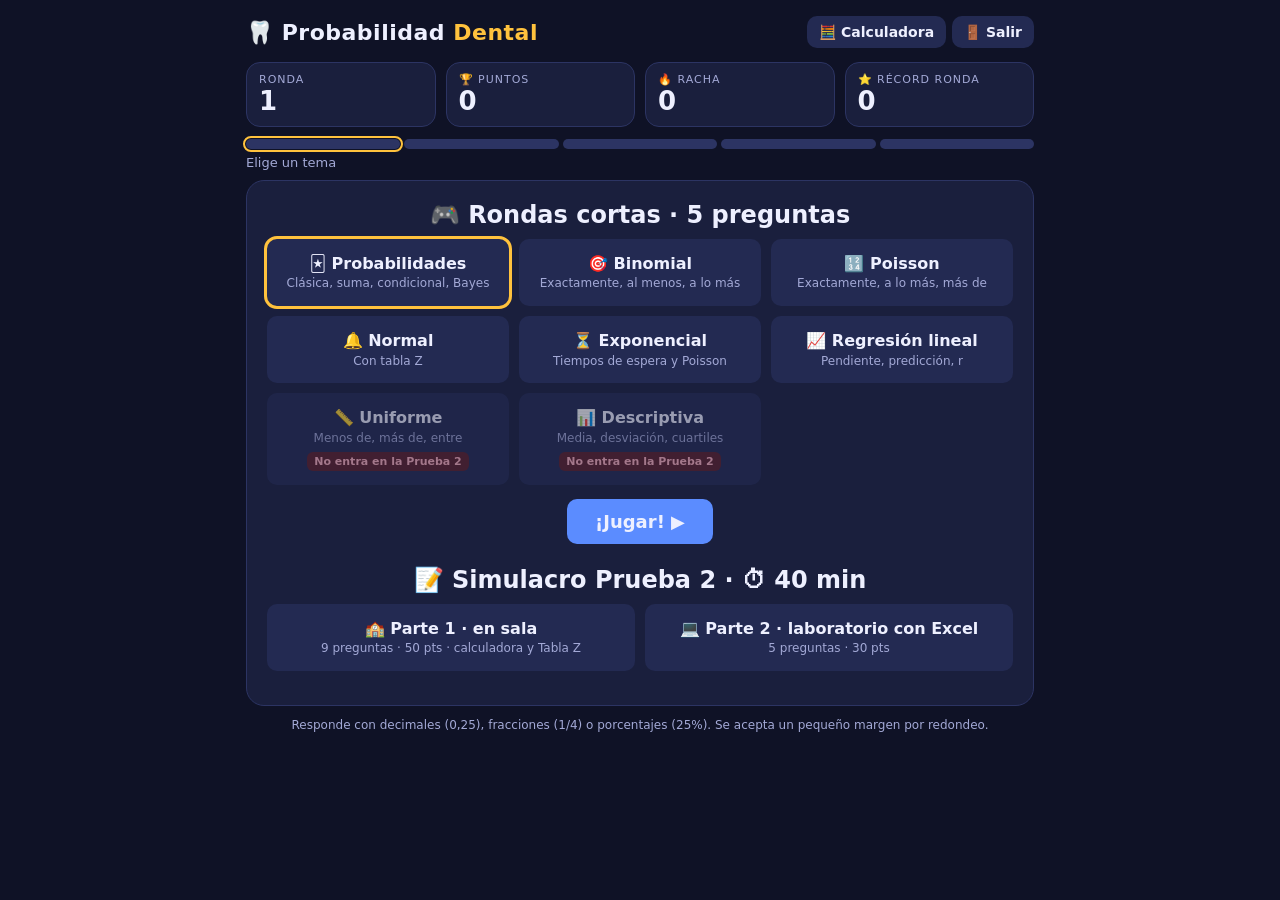
==== commit 631c54af: "Update ELISA to the uncle's expanded version games/elisa.html swapped for a much bigger second versi" ====
--- a/games/elisa.html
+++ b/games/elisa.html
@@ -22,13 +22,18 @@
 .stages{display:flex;gap:4px;margin:4px 0 6px}
 .seg{flex:1;height:10px;border-radius:5px;background:var(--line);position:relative;overflow:hidden}
 .seg>i{position:absolute;left:0;top:0;bottom:0;width:0;transition:width .4s}
-.seg.u>i{background:#4fb3ff}.seg.n>i{background:#b77bff}
+.seg.u>i{background:#4fb3ff}.seg.p>i{background:#ffb347}.seg.b>i{background:#2ecc8f}.seg.pb>i{background:#ff6fb1}.seg.ed>i{background:#7cc8ff}.seg.ex>i{background:#ffc23d}.seg.rl>i{background:#b77bff}.seg.n>i{background:#b77bff}
 .seg.cur{outline:2px solid var(--gold);outline-offset:1px}
 .stagelbl{display:flex;justify-content:space-between;gap:8px;font-size:13px;color:var(--mut);margin-bottom:10px;flex-wrap:wrap}
 .card{background:var(--panel);border-radius:18px;padding:20px;border:1px solid var(--line)}
 .pills{display:flex;gap:6px;flex-wrap:wrap;margin-bottom:10px}
 .pill{font-size:12px;font-weight:700;padding:4px 10px;border-radius:999px;background:var(--panel2);color:var(--mut)}
-.pill.u{background:#123d5c;color:#7cc8ff}.pill.n{background:#3c1f5c;color:#d4a8ff}.pill.x2{background:#5c4300;color:var(--gold)}
+.pill.u{background:#123d5c;color:#7cc8ff}.pill.p{background:#5c3a0f;color:#ffcf8a}.pill.b{background:#0f4a33;color:#8ff0c4}.pill.pb{background:#5c1f45;color:#ffb3dc}.pill.ed{background:#123d5c;color:#bfe3ff}.pill.ex{background:#5c4300;color:#ffe08a}.pill.rl{background:#3c1f5c;color:#d4a8ff}.choice .btn.sel{outline:3px solid var(--gold);background:#2f3a78}.expart{border-top:1px dashed var(--line);padding-top:8px;margin-top:8px}.expart:first-of-type{border-top:0}.dt td{padding:4px 8px}
+math{font-family:'STIX Two Math','Cambria Math','Latin Modern Math','Times New Roman',serif;font-size:1.15em}.fbox math{font-size:1.25em}.steps li{margin:4px 0}
+.bt{border-collapse:collapse;margin:10px auto;font-variant-numeric:tabular-nums}.bt td,.bt th{border:1px solid var(--line);padding:5px 12px;text-align:center}.bt th{background:var(--panel2);color:var(--mut)}
+.flist{display:grid;gap:6px;margin:8px 0}.fl{display:flex;justify-content:space-between;align-items:center;gap:10px;flex-wrap:wrap;background:#141a3a;border-radius:10px;padding:8px 12px}.fl span{color:var(--mut);font-size:14px}.cheat{display:grid;grid-template-columns:repeat(auto-fit,minmax(200px,1fr));gap:10px;margin:8px 0}.mini{background:#141a3a;border-radius:12px;padding:8px}.mini svg{max-width:100%;margin:0}.mini .cap{font-size:13.5px;line-height:1.5;text-align:center;margin-top:4px}.fbox{font-size:21px;font-weight:800;text-align:center;background:#0f1330;border:1px solid var(--gold);color:var(--gold);border-radius:12px;padding:10px;margin:6px 0}.cnote{color:#d8dcff;font-size:14.5px;line-height:1.6;margin:6px 0}.chr{border:0;border-top:1px dashed var(--line);margin:18px 0}h3{margin:6px 0}code{background:#0f1330;padding:1px 6px;border-radius:5px}
+.topics .btn.nt{opacity:.6}.ntb{display:block;margin:5px auto 0;width:max-content;font-size:11px;font-weight:700;background:#5c1f2a;color:#ffb3bf;border-radius:6px;padding:2px 7px}.topics.two{grid-template-columns:1fr 1fr}.rstrip{display:flex;flex-wrap:wrap;gap:8px;justify-content:center;margin:14px 0 4px}.rstrip span{background:#141a3a;border:1px solid var(--line);border-radius:999px;padding:6px 12px;font-size:14px}
+.topics{display:grid;grid-template-columns:repeat(3,1fr);gap:10px;margin:6px 0 14px}.topics .btn{padding:14px 8px;line-height:1.4}.topics .btn small{display:block;font-weight:400;color:var(--mut);font-size:12px}.topics .btn.sel{outline:3px solid var(--gold)}@media(max-width:560px){.topics{grid-template-columns:1fr}}.pill.n{background:#3c1f5c;color:#d4a8ff}.pill.x2{background:#5c4300;color:var(--gold)}
 .q{font-size:18px;line-height:1.6;margin:6px 0 16px}
 .ansrow{display:flex;gap:8px;flex-wrap:wrap}
 input[type=text]{font:inherit;font-size:18px;flex:1;min-width:150px;padding:10px 14px;border-radius:10px;border:2px solid var(--line);background:#0f1330;color:var(--txt);outline:none}
@@ -68,7 +73,7 @@
 .cdisp{background:#0f1330;border-radius:10px;padding:8px 10px;text-align:right;min-height:64px;word-break:break-all}
 .cdisp .e{font-size:16px;color:var(--mut);min-height:22px}.cdisp .r{font-size:30px;font-weight:800}
 .ckeys{display:grid;grid-template-columns:repeat(4,1fr);gap:6px;margin-top:8px}.ckeys .btn{padding:10px 0;font-size:18px}
-.ckeys .op{background:#2f3a78}.ckeys .eq{background:var(--acc)}.ckeys .cl{background:#5c1f2a}
+.ckeys .op{background:#2f3a78}.ckeys .eq{background:var(--acc)}.ckeys .cl{background:#5c1f2a}.ckeys .fn{background:#1d5c4a;font-size:16px}
 ul.rules{line-height:1.9;padding-left:20px;margin:8px 0 16px}
 .sumgrid{display:grid;grid-template-columns:repeat(3,1fr);gap:10px;margin:14px 0}
 @media(max-width:560px){.hud{grid-template-columns:repeat(2,1fr)}.q{font-size:16px}.sumgrid{grid-template-columns:1fr}}
@@ -90,7 +95,7 @@
   <div class="stages" id="stages"></div>
   <div class="stagelbl"><span id="sName">Listos para jugar</span><span id="sProg"></span></div>
   <div class="card" id="main"></div>
-  <div class="foot">Respuestas: 0,25 · 1/4 · 25%. Margen de error por redondeo: ±0,005 en uniformes y ±0,002 en normales.</div>
+  <div class="foot">Responde con decimales (0,25), fracciones (1/4) o porcentajes (25%). Se acepta un pequeño margen por redondeo.</div>
 </div>
 
 <div class="overlay" id="ov">
@@ -121,6 +126,8 @@
     <button class="btn" data-k="4">4</button><button class="btn" data-k="5">5</button><button class="btn" data-k="6">6</button><button class="btn op" data-k="×">×</button>
     <button class="btn" data-k="1">1</button><button class="btn" data-k="2">2</button><button class="btn" data-k="3">3</button><button class="btn op" data-k="−">−</button>
     <button class="btn" data-k="0">0</button><button class="btn" data-k=",">,</button><button class="btn eq" data-k="=">=</button><button class="btn op" data-k="+">+</button>
+    <button class="btn fn" data-k="e^(">eˣ</button><button class="btn fn" data-k="^">xʸ</button><button class="btn fn" data-k="!">n!</button><button class="btn fn" data-k="ncr">nCr</button>
+    <button class="btn fn" data-k="√(">√</button><button class="btn fn" data-k="^2">x²</button>
   </div>
   <div class="crow"><button class="btn" id="cCopy">📋 Copiar</button><button class="btn gold" id="cUse">↳ Respuesta</button><button class="btn gold" id="cZ">↳ Tabla Z</button></div>
   <div class="err" id="cErr"></div>
@@ -165,7 +172,7 @@
 ];
 
 /* ---------- etapas de cada ronda (20 preguntas) ---------- */
-const STAGES=[
+const STAGES_UN=[
  {k:'U',t:'lt',n:3,name:()=>'Uniforme · hacia el extremo inferior (menos de)'},
  {k:'U',t:'gt',n:3,name:()=>'Uniforme · hacia el extremo superior (más de)'},
  {k:'U',t:'bt',n:3,name:()=>'Uniforme · tramo central (entre)'},
@@ -173,7 +180,7 @@
  {k:'N',t:'L',n:4,name:r=>r===1?'Normal · menor que, a la izquierda de la media':'Normal · a la izquierda de la media (menor o mayor que)'},
  {k:'N',t:'C',n:3,name:r=>r===1?'Normal · valores centrales (simétricos)':'Normal · valores centrales'}
 ];
-const PLAN=[];STAGES.forEach((s,i)=>{for(let k=0;k<s.n;k++)PLAN.push(i)});
+let STAGES=STAGES_UN,PLAN=[],topic='UN';function rebuildPlan(){PLAN=[];STAGES.forEach((s,i)=>{for(let k=0;k<s.n;k++)PLAN.push(i)})}rebuildPlan();
 const DIFF=r=>r===1?'Fácil':r===2?'Media':r===3?'Difícil':'Experta';
 
 /* ---------- generadores ---------- */
@@ -201,7 +208,7 @@
   const steps=[
    'Largo total del rango: '+fmt(b)+' − '+fmt(a)+' = <b>'+fmt(total)+'</b>',
    'Tramo que te piden ('+(t==='lt'?'desde '+fmt(a)+' hasta '+fmt(x):t==='gt'?'desde '+fmt(x)+' hasta '+fmt(b):'entre '+fmt(x1)+' y '+fmt(x2))+'): '+tramoTxt+' = <b>'+fmt(tramo)+'</b>',
-   'P = tramo / total = '+fmt(tramo)+' / '+fmt(total)+' = <b>'+frac+' ≈ '+f4(ans)+'</b>'];
+   M('P='+MF('\\text{tramo}','\\text{total}')+'='+MF(fmt(tramo),fmt(total))+'='+MF(N/g,D/g)+'\\approx '+f4(ans))];
   const rule=t==='lt'?'"Menos de": el tramo va desde el inicio del rango (a) hasta el valor.':t==='gt'?'"Más de": el tramo va desde el valor hasta el final del rango (b).':'"Entre": el tramo es la distancia entre los dos valores.';
   return{g:{type:'U',a,b,t,x,x1,x2,total,tramo,ans},k:'U',text:qtext,ans,tol:.005,steps,rule,plot:()=>plotU(a,b,lo,hi),show:frac+' ≈ '+f4(ans)};
  }
@@ -219,7 +226,7 @@
    const kind=r===1?'lt':pick(['lt','gt']);
    const plt=Plt(zc);const ans=kind==='lt'?plt:rnd(1-plt,4);
    const cond=(kind==='lt'?'menos de ':'más de ')+fmt(x)+U+'?';
-   const steps=['Z = ('+fmt(x)+' − '+fmt(mu)+') / '+fmt(sg)+' = <b>'+fz(zc)+'</b>',lookupTxt(zc)];
+   const steps=[M('Z='+MF(fmt(x)+'−'+fmt(mu),fmt(sg))+'='+fz(zc)),lookupTxt(zc)];
    let rule;
    if(kind==='lt'&&zc>0){rule='"Menos de" con Z positivo: área grande, se usa la tabla directo.';steps.push('P = <b>'+f4(ans)+'</b>')}
    else if(kind==='lt'){rule='"Menos de" con Z negativo: es la colita izquierda (área chica), se usa 1 − tabla.';steps.push('P = 1 − '+f4(T(zc))+' = <b>'+f4(ans)+'</b>')}
@@ -233,7 +240,7 @@
    const p2=Plt(B.zc),p1=Plt(A.zc);const ans=rnd(p2-p1,4);
    const cond='entre '+fmt(A.x)+' y '+fmt(B.x)+U+'?';
    const steps=[
-    'Z₁ = ('+fmt(A.x)+' − '+fmt(mu)+') / '+fmt(sg)+' = <b>'+fz(A.zc)+'</b> &nbsp;·&nbsp; Z₂ = ('+fmt(B.x)+' − '+fmt(mu)+') / '+fmt(sg)+' = <b>'+fz(B.zc)+'</b>',
+    M('Z_{1}='+MF(fmt(A.x)+'−'+fmt(mu),fmt(sg))+'='+fz(A.zc))+' &nbsp;·&nbsp; '+M('Z_{2}='+MF(fmt(B.x)+'−'+fmt(mu),fmt(sg))+'='+fz(B.zc)),
     'P(Z &lt; '+fz(B.zc)+'): '+lookupTxt(B.zc)+' → '+f4(p2),
     'P(Z &lt; '+fz(A.zc)+'): '+lookupTxt(A.zc)+' → Z negativo, espejo: 1 − '+f4(T(A.zc))+' = '+f4(p1),
     'P = '+f4(p2)+' − '+f4(p1)+' = <b>'+f4(ans)+'</b>'];
@@ -250,7 +257,7 @@
  const a=Math.max(lo,-3.6),b=Math.min(hi,3.6);let s='M'+X(a).toFixed(1)+' 140';
  for(let z=a;z<=b+1e-9;z+=.02)s+='L'+X(z).toFixed(1)+' '+Y(Math.exp(-z*z/2)/Math.sqrt(2*Math.PI)).toFixed(1);
  s+='L'+X(b).toFixed(1)+' 140Z';
- let m='';marks.forEach(([z,x])=>{m+='<line x1="'+X(z)+'" y1="14" x2="'+X(z)+'" y2="142" stroke="#ffc23d" stroke-dasharray="4 3"/><text x="'+X(z)+'" y="157" text-anchor="middle" font-size="12" fill="#eef0ff">'+fmt(x)+'</text><text x="'+X(z)+'" y="172" text-anchor="middle" font-size="11" fill="#a3a9d6">Z='+fz(z)+'</text>'});
+ let m='';marks.forEach(([z,x])=>{m+='<line x1="'+X(z)+'" y1="14" x2="'+X(z)+'" y2="142" stroke="#ffc23d" stroke-dasharray="4 3"/><text x="'+X(z)+'" y="157" text-anchor="middle" font-size="12" fill="#eef0ff">'+(typeof x==='string'?x:fmt(x))+'</text><text x="'+X(z)+'" y="172" text-anchor="middle" font-size="11" fill="#a3a9d6">Z='+fz(z)+'</text>'});
  return'<svg class="plot" viewBox="0 0 540 178"><path d="'+s+'" fill="#ff5d6c" opacity=".75"/><path d="'+p+'" fill="none" stroke="#5b8cff" stroke-width="2.5"/><line x1="20" y1="140" x2="520" y2="140" stroke="#5a6399"/><line x1="'+X(0)+'" y1="140" x2="'+X(0)+'" y2="146" stroke="#a3a9d6"/>'+m+'</svg>';
 }
 function plotU(a,b,lo,hi){
@@ -278,43 +285,51 @@
 const CHEERS=['¡Correcto!','¡Brillante!','¡Eso es!','¡Imparable!','¡Sonrisa perfecta!','¡Diez de diez!','¡Nivel experto!','¡Qué máquina!'];
 const worth=()=>streak>=3?20:10;
 
-function buildStages(){$('stages').innerHTML=STAGES.map((s,i)=>'<div class="seg '+(s.k==='U'?'u':'n')+'" id="seg'+i+'"><i></i></div>').join('')}
+function buildStages(){$('stages').innerHTML=STAGES.map((s,i)=>'<div class="seg '+s.k.toLowerCase()+'" id="seg'+i+'"><i></i></div>').join('')}
 function hud(anim){$('hRound').textContent=round;$('hPts').textContent=pts;$('hStreak').textContent=streak;$('hBest').textContent=best;
  if(anim)['hPts','hStreak'].forEach(k=>{const e=$(k);e.classList.remove('pop');void e.offsetWidth;e.classList.add('pop')})}
-function progress(){let done=qi;STAGES.forEach((s,i)=>{const start=PLAN.indexOf(i);const d=Math.max(0,Math.min(s.n,done-start));const seg=$('seg'+i);seg.firstChild.style.width=(d/s.n*100)+'%';seg.classList.toggle('cur',qi<20&&PLAN[qi]===i)})}
+function progress(){let done=qi;STAGES.forEach((s,i)=>{const start=PLAN.indexOf(i);const d=Math.max(0,Math.min(s.n,done-start));const seg=$('seg'+i);seg.firstChild.style.width=(d/s.n*100)+'%';seg.classList.toggle('cur',qi<PLAN.length&&PLAN[qi]===i)})}
 
 let guided=false,gSteps=null,gStep=0,gTries=0,gDone=[],lastInput=null;
 const half=()=>Math.round(worth()/2);
 function setGuidedBtn(){}
+const TOPIC_INFO={PB:['🃏 Probabilidades','Clásica, suma, condicional, Bayes'],B:['🎯 Binomial','Exactamente, al menos, a lo más'],P:['🔢 Poisson','Exactamente, a lo más, más de'],N:['🔔 Normal','Con tabla Z'],EX:['⏳ Exponencial','Tiempos de espera y Poisson'],RL:['📈 Regresión lineal','Pendiente, predicción, r'],U:['📏 Uniforme','Menos de, más de, entre',1],ED:['📊 Descriptiva','Media, desviación, cuartiles',1]};
+function setTopic(t){if(t!==topic)round=1;topic=t;STAGES=(t==='EX'?STAGES_EX:t==='RL'?STAGES_RL:t==='ED'?STAGES_ED:t==='PB'?STAGES_PB:t==='U'?STAGES_U:t==='N'?STAGES_N:t==='P'?STAGES_P:t==='B'?STAGES_B:STAGES_MIX).filter(x=>x.n>0);rebuildPlan();buildStages();progress();hud(false)}
 function startScreen(){
- $('sName').textContent='Listos para jugar';$('sProg').textContent='';
- $('main').innerHTML='<div class="center" style="font-size:44px">🦷🎲</div><h2 class="center" style="margin:6px 0 4px">Rondas de 20 preguntas</h2><p class="center" style="color:var(--mut);margin:0 0 10px">Cada ronda sube de dificultad, de uniformes a normales.</p>'+
- '<ul class="rules"><li>✅ Correcta: <b>+10</b> · ❌ Incorrecta: <b>−5</b></li><li>🔥 Con 3 o más correctas seguidas, cada acierto vale <b>doble (+20)</b></li><li>💡 Pista: <b>−3</b> (muestra el dibujo del área que hay que calcular)</li>'+
- '<li>🧭 <b>Modo guiado</b> (botón junto a la pista, en cada pregunta): te lleva paso a paso por los cálculos, pero <b>tú los haces</b>. Si te equivocas en un paso, te explica y lo vuelves a intentar sin perder puntos. Al terminar ganas <b>la mitad</b> del puntaje, y tu racha se mantiene (ni sube ni se pierde). Se activa solo para esa pregunta</li>'+
- '<li>📊 Tabla Z, 🧮 Calculadora y 🚪 Salir están siempre disponibles arriba</li>'+
- '<li>Orden de cada ronda: uniformes hacia un extremo → al otro extremo → centrales → normales "menor que" a la derecha de la media → a la izquierda → valores centrales</li></ul>'+
- '<div class="center"><button class="btn pri" id="play" style="font-size:18px;padding:12px 28px">¡Jugar! ▶</button></div>';
- $('play').onclick=()=>{qi=0;rPts=0;rHits=0;next()};
+ updZ(false);$('sName').textContent='Elige un tema';$('sProg').textContent='';
+ const tb=k=>'<button class="btn'+(k===topic?' sel':'')+(TOPIC_INFO[k][2]?' nt':'')+'" data-t="'+k+'">'+TOPIC_INFO[k][0]+'<small>'+TOPIC_INFO[k][1]+'</small>'+(TOPIC_INFO[k][2]?'<span class="ntb">No entra en la Prueba 2</span>':'')+'</button>';
+ const best=k=>{let b='';try{b=localStorage.getItem('pdent_exam_'+k)||''}catch(e){}return b?'<br>⭐ Mejor nota: '+String(b).replace('.',','):''};
+ $('main').innerHTML='<h2 class="center" style="margin:0 0 10px">🎮 Rondas cortas · 5 preguntas</h2>'+
+ '<div class="topics">'+Object.keys(TOPIC_INFO).map(tb).join('')+'</div>'+
+ '<div class="center"><button class="btn pri" id="play" style="font-size:18px;padding:12px 28px">¡Jugar! ▶</button></div>'+
+ '<h2 class="center" style="margin:22px 0 10px">📝 Simulacro Prueba 2 · ⏱ 40 min</h2><div class="topics two">'+
+ '<button class="btn" data-exam="1">🏫 Parte 1 · en sala<small>9 preguntas · 50 pts · calculadora y Tabla Z'+best(1)+'</small></button>'+
+ '<button class="btn" data-exam="2">💻 Parte 2 · laboratorio con Excel<small>5 preguntas · 30 pts'+best(2)+'</small></button></div>';
+ $('main').querySelectorAll('.topics .btn[data-t]').forEach(b=>b.onclick=()=>{setTopic(b.dataset.t);$('main').querySelectorAll('.topics .btn[data-t]').forEach(x=>x.classList.toggle('sel',x.dataset.t===topic))});
+ $('play').onclick=showCheat;
+ $('main').querySelectorAll('[data-exam]').forEach(b=>b.onclick=()=>startExam(+b.dataset.exam));
 }
 function setVal(){const v=$('valpill');if(!v)return;
  if(guided){v.className='pill';v.textContent='🧭 Guiado: vale +'+half()}
  else if(worth()===20){v.className='pill x2';v.textContent='⚡ Vale doble: +20'}
  else{v.className='pill';v.textContent='Vale +10'}}
 function next(){
- if(qi>=20)return summary();
+ if(qi>=RLEN())return summary();
  const st=STAGES[PLAN[qi]];answered=false;hintUsed=false;guided=false;
- cur=st.k==='U'?genU(st.t,round):genN(st.t,round);
- $('sName').textContent=st.name(round);$('sProg').textContent='Pregunta '+(qi+1)+' de 20 · Dificultad '+DIFF(round);
+ cur=st.k==='U'?genU(st.t,round):st.k==='N'?genN(st.t,round):st.k==='P'?genP(st.t,round):st.k==='PB'?genPB(st.t,round):st.k==='ED'?genED(st.t,round):st.k==='EX'?genEX(st.t,round):st.k==='RL'?genRL(st.t,round):genB(st.t,round);updZ(cur.k==='N');
+ $('sName').textContent=st.name(round);$('sProg').textContent='Pregunta '+(qi+1)+' de '+RLEN()+' · Dificultad '+DIFF(round);
  progress();
- $('main').innerHTML='<div class="pills"><span class="pill '+(cur.k==='U'?'u':'n')+'">'+(cur.k==='U'?'Uniforme':'Normal')+'</span><span class="pill">Ronda '+round+'</span><span id="valpill"></span></div>'+
+ $('main').innerHTML='<div class="pills"><span class="pill '+cur.k.toLowerCase()+'">'+({U:'Uniforme',N:'Normal',P:'Poisson',B:'Binomial',PB:'Probabilidades',ED:'Descriptiva',EX:'Exponencial',RL:'Regresión'})[cur.k]+'</span><span class="pill">Ronda '+round+'</span><span id="valpill"></span></div>'+
  '<div class="q">'+cur.text+'</div><div id="area"></div><div class="err" id="err"></div><div id="hintbox"></div><div id="fb"></div>';
  renderArea();
 }
 function renderArea(){
  setVal();$('err').textContent='';if(!guided)$('hintbox').innerHTML='';
  if(guided){startGuide();return}
- $('area').innerHTML='<div class="ansrow"><input type="text" id="ans" placeholder="Ej: 0,25 · 1/4 · 25%" autocomplete="off"><button class="btn pri" id="go">Responder ➜</button><button class="btn sm" id="hint">💡 Pista (−3)</button><button class="btn sm" id="gmode">🧭 Guíame paso a paso (½ pts)</button></div>';
- $('go').onclick=answer;$('hint').onclick=hint;$('gmode').onclick=()=>{if(answered)return;guided=true;renderArea()};
+ if(cur.choices){$('area').innerHTML='<div class="choice">'+cur.choices.map(c=>'<button class="btn" data-v="'+c.v+'">'+c.l+'</button>').join('')+'</div><div style="margin-top:8px"><button class="btn sm" id="hint">💡 Pista (−3)</button></div>';
+  $('area').querySelectorAll('.choice .btn').forEach(b=>b.onclick=()=>{if(answered)return;$('area').querySelectorAll('button').forEach(x=>x.disabled=true);b.style.outline='3px solid var(--gold)';finish(b.dataset.v===cur.ansChoice?'ok':'bad',b.textContent)});$('hint').onclick=hint;return}
+ $('area').innerHTML='<div class="ansrow"><input type="text" id="ans" placeholder="'+(cur.num?'Ej: 4,52':'Ej: 0,25 · 1/4 · 25%')+'" autocomplete="off"><button class="btn pri" id="go">Responder ➜</button><button class="btn sm" id="hint">💡 Pista (−3)</button><button class="btn sm" id="gmode">🧭 Guíame paso a paso (½ pts)</button></div>';
+ $('go').onclick=answer;$('hint').onclick=hint;$('gmode').onclick=()=>{if(answered)return;guided=true;renderArea()};if(!cur.g)$('gmode').style.display='none';
  $('ans').addEventListener('input',()=>$('err').textContent='');
  $('ans').addEventListener('keydown',e=>{if(e.key==='Enter'){e.preventDefault();e.stopPropagation();answer()}});
  $('ans').focus();lastInput=$('ans');
@@ -326,41 +341,41 @@
  if(v.includes('/')){const[a,b]=v.split('/');n=parseFloat(a)/parseFloat(b)}else n=parseFloat(v);return isFinite(n)?n:NaN}
 function hint(){if(answered||hintUsed)return;hintUsed=true;pts=Math.max(0,pts-3);rPts-=3;hud(true);
  $('hint').style.display='none';
- $('hintbox').innerHTML='<div class="fb hint"><span class="t">💡 Pista (−3)</span>Esta es el área que tienes que calcular:'+cur.plot()+'<div style="margin-top:6px">'+cur.rule+'</div></div>'}
+ $('hintbox').innerHTML='<div class="fb hint"><span class="t">💡 Pista (−3)</span>'+(cur.hint?cur.hint:'Esto es lo que tienes que calcular:'+cur.plot()+'<div style="margin-top:6px">'+cur.rule+'</div>')+'</div>'}
 function answer(){
- if(answered)return;const n=parse($('ans').value);
+ if(answered)return;const n=(cur.num?parseNum:parse)($('ans').value);
  if(isNaN(n)){$('err').textContent='Escribe una respuesta primero (por ejemplo 0,25 · 1/4 · 25%)';return}
  $('ans').disabled=true;$('go').style.display='none';const h=$('hint');if(h)h.style.display='none';
- finish(Math.abs(n-cur.ans)<=cur.tol?'ok':'bad',n);
+ finish((cur.alts||[cur.ans]).some(a=>Math.abs(n-a)<=cur.tol)?'ok':'bad',n);
 }
 function finish(outcome,n){
  if(answered)return;answered=true;let head;const m=$('main');
  if(outcome==='ok'){const w=worth();pts+=w;rPts+=w;streak++;rHits++;
   head='<div class="fb ok"><span class="t">🎉 '+pick(CHEERS)+' +'+w+' pts</span>';
-  setTimeout(()=>boom(qi===19?3:(w===20?2:1)),30)}
+  setTimeout(()=>boom(qi===RLEN()-1?3:(w===20?2:1)),30)}
  else if(outcome==='guided'){const w=half();pts+=w;rPts+=w;rHits++;
   head='<div class="fb ok"><span class="t">🧭 ¡Lo resolviste paso a paso! +'+w+' pts</span>Modo guiado: mitad del puntaje, la racha se mantiene en '+streak+'.<br>';
-  setTimeout(()=>boom(qi===19?3:1),30)}
+  setTimeout(()=>boom(qi===RLEN()-1?3:1),30)}
  else if(outcome==='gaveup'){streak=0;
   head='<div class="fb bad"><span class="t">🏳️ Solución revelada · 0 pts</span>La racha vuelve a 0. Respuesta correcta: <b>'+cur.show+'</b><br>'}
  else{pts=Math.max(0,pts-5);rPts-=5;streak=0;
-  head='<div class="fb bad"><span class="t">😬 Casi… −5 pts, la racha vuelve a 0</span>Tu respuesta: '+fmt(n)+' · Correcta: <b>'+cur.show+'</b><br>';
+  head='<div class="fb bad"><span class="t">😬 Casi… −5 pts, la racha vuelve a 0</span>Tu respuesta: '+(typeof n==='number'?fmt(n):n)+' · Correcta: <b>'+cur.show+'</b><br>';
   m.classList.remove('shake');void m.offsetWidth;m.classList.add('shake')}
  hud(true);
  $('fb').innerHTML=head+'<b>Cómo se resuelve:</b><ol class="steps">'+cur.steps.map(s=>'<li>'+s+'</li>').join('')+'</ol><div style="margin-top:6px;color:#d8dcff">📌 '+cur.rule+'</div>'+cur.plot()+
-  '<div class="center" style="margin-top:12px"><button class="btn pri" id="nx">'+(qi===19?'Ver resultados 🏁':'Siguiente ➜')+'</button></div></div>';
+  '<div class="center" style="margin-top:12px"><button class="btn pri" id="nx">'+(qi===RLEN()-1?'Ver resultados 🏁':'Siguiente ➜')+'</button></div></div>';
  const nx=$('nx');nx.disabled=true;nx.style.opacity='.5';setTimeout(()=>{nx.disabled=false;nx.style.opacity='';nx.focus({preventScroll:true})},1200);nx.onclick=()=>{if(nx.disabled)return;qi++;next()};$('fb').scrollIntoView({block:'nearest',behavior:'smooth'});
 }
 
 /* ---------- modo guiado ---------- */
 function zStep(lab,n,x,mu,sg,zv,neg){return{lab,val:zv,tol:.006,
- q:'<b>Paso '+n+' · Estandarizar.</b> Pasa el valor a la escala Z con <b>Z = (x − μ) ÷ σ</b>. Aquí x = '+fmt(x)+', μ = '+fmt(mu)+' y σ = '+fmt(sg)+'. Primero resta y después divide. Redondea a 2 decimales.',
+ q:'<b>Paso '+n+' · Estandarizar.</b> Pasa el valor a la escala Z con '+M('Z='+MF('x−μ','σ'))+'. Aquí x = '+fmt(x)+', μ = '+fmt(mu)+' y σ = '+fmt(sg)+'. Primero resta y después divide. Redondea a 2 decimales.',
  tip:neg?'Este valor está bajo la media, así que tu Z tiene que salir <b>negativo</b>. Revisa el signo de la resta.':'Este valor está sobre la media, así que tu Z tiene que salir positivo. Primero haz la resta (x − μ) y recién después divide por σ.',
  tip2:'Calcula ('+fmt(x)+' − '+fmt(mu)+') ÷ '+fmt(sg)+'.'}}
 function tStep(lab,n,z,intro){const[r,c]=rowcol(z);return{lab,val:T(z),tol:.0006,prob:true,
  q:'<b>Paso '+n+' · Buscar en la tabla.</b> '+intro+' En la tabla, la <b>fila</b> es la unidad y el primer decimal, y la <b>columna</b> es el segundo decimal. Escribe el número de la celda (puedes abrir 📊 Tabla Z).',
  tip:'Es un número de 4 decimales entre 0,5 y 1, por ejemplo 0,8413.',tip2:'Busca la fila <b>'+r+'</b> y la columna <b>'+c+'</b>.'}}
-function buildGuide(c){const g=c.g;
+function buildGuide(c){const g=c.g;if(g.type==='PB')return g.gs;if(g.type==='P')return guideP(g,c);if(g.type==='B')return guideB(g,c);
  if(g.type==='U'){
   const tq=g.t==='lt'?'Te preguntan "menos de '+fmt(g.x)+'": el tramo parte en el inicio del rango (a = '+fmt(g.a)+') y llega hasta '+fmt(g.x)+'.':
    g.t==='gt'?'Te preguntan "más de '+fmt(g.x)+'": el tramo parte en '+fmt(g.x)+' y llega hasta el final del rango (b = '+fmt(g.b)+').':
@@ -422,23 +437,23 @@
 
 /* ---------- resumen y salir ---------- */
 function summary(){
- progress();rPts=Math.max(0,rPts);
+ updZ(false);progress();rPts=Math.max(0,rPts);
  const nb=rPts>best;if(nb){best=rPts;try{localStorage.setItem('pdent_best',best)}catch(e){}}
  hud(false);$('sName').textContent='Ronda '+round+' completada';$('sProg').textContent='';
- const msg=rHits>=18?'¡Dominan la materia! 🏆':rHits>=14?'¡Muy bien! Un poco más y es perfecto 💪':rHits>=10?'Van bien, repasen las etapas donde fallaron 📚':'Repitan la ronda con calma y usen el modo guiado 🧭';
- $('main').innerHTML='<div class="center" style="font-size:44px">🏁</div><h2 class="center" style="margin:4px 0">Ronda '+round+' ('+DIFF(round)+') completada</h2>'+(nb?'<p class="center" style="color:var(--gold);font-weight:800;margin:4px 0">⭐ ¡Nuevo récord!</p>':'')+
- '<div class="sumgrid"><div class="stat center"><div class="l">Puntos de la ronda</div><div class="v">'+rPts+'</div></div><div class="stat center"><div class="l">Aciertos</div><div class="v">'+rHits+'/20</div></div><div class="stat center"><div class="l">Récord ronda</div><div class="v">'+best+'</div></div></div>'+
- '<p class="center">'+msg+'</p><div class="center" style="display:flex;gap:10px;justify-content:center;flex-wrap:wrap"><button class="btn sm" id="rep">↻ Repetir ronda '+round+'</button><button class="btn pri" id="up">Ronda '+(round+1)+': '+DIFF(round+1)+' ➜</button></div>';
- if(rHits>=14)setTimeout(()=>boom(3),100);
- $('rep').onclick=()=>{qi=0;rPts=0;rHits=0;next()};
+ const msg=rHits>=RLEN()*.9?'¡Dominan la materia! 🏆':rHits>=RLEN()*.7?'¡Muy bien! Un poco más y es perfecto 💪':rHits>=RLEN()*.5?'Van bien, repasen las etapas donde fallaron 📚':'Repitan la ronda con calma y usen el modo guiado 🧭';
+ $('main').innerHTML='<div class="center" style="font-size:44px">🏁</div><h2 class="center" style="margin:4px 0">Ronda '+round+' ('+DIFF(round)+') completada</h2><p class="center" style="color:var(--mut);margin:0">'+TOPIC_INFO[topic][0]+'</p>'+(nb?'<p class="center" style="color:var(--gold);font-weight:800;margin:4px 0">⭐ ¡Nuevo récord!</p>':'')+
+ '<div class="sumgrid"><div class="stat center"><div class="l">Puntos de la ronda</div><div class="v">'+rPts+'</div></div><div class="stat center"><div class="l">Aciertos</div><div class="v">'+rHits+'/'+RLEN()+'</div></div><div class="stat center"><div class="l">Récord ronda</div><div class="v">'+best+'</div></div></div>'+
+ '<p class="center">'+msg+'</p><div class="center" style="display:flex;gap:10px;justify-content:center;flex-wrap:wrap"><button class="btn sm" id="chg">🏠 Inicio</button><button class="btn sm" id="rep">↻ Repetir ronda '+round+'</button><button class="btn pri" id="up">Ronda '+(round+1)+': '+DIFF(round+1)+' ➜</button></div>';
+ if(rHits>=RLEN()*.7)setTimeout(()=>boom(3),100);
+ $('rep').onclick=()=>{qi=0;rPts=0;rHits=0;next()};$('chg').onclick=()=>{qi=0;rPts=0;rHits=0;cur=null;progress();startScreen()};
  $('up').onclick=()=>{round++;qi=0;rPts=0;rHits=0;hud(false);next()};
 }
 function exitGame(){
- $('ov').classList.remove('on');$('calcP').classList.remove('on');
- $('main').innerHTML='<div class="center" style="font-size:40px">🚪</div><h2 class="center" style="margin:6px 0">¿Salir del juego?</h2><p class="center" style="color:var(--mut)">Se pierde el avance de la ronda actual. Tus puntos totales ('+pts+') y tu récord se quedan guardados.</p>'+
- '<div class="center" style="display:flex;gap:10px;justify-content:center;flex-wrap:wrap"><button class="btn" id="exNo">Seguir jugando</button><button class="btn pri" id="exYes">Sí, salir</button></div>';
- $('exNo').onclick=()=>{if(qi>0||cur){next()}else startScreen()};
- $('exYes').onclick=()=>{
+ $('ov').classList.remove('on');$('calcP').classList.remove('on');let ox=$('ovX');
+ if(!ox){ox=document.createElement('div');ox.className='overlay';ox.id='ovX';document.body.appendChild(ox)}
+ ox.innerHTML='<div class="modal" style="max-width:420px;margin-top:15vh"><div class="center" style="font-size:40px">🚪</div><h2 class="center" style="margin:6px 0">¿Salir?</h2><p class="center" style="color:var(--mut)">'+(exam&&!exam.done?'Se pierde el simulacro en curso.':'Se pierde el avance de la ronda actual. Tus puntos totales ('+pts+') y tu récord se quedan guardados.')+'</p><div class="center" style="display:flex;gap:10px;justify-content:center;flex-wrap:wrap"><button class="btn" id="exNo">Seguir</button><button class="btn pri" id="exYes">Sí, salir</button></div></div>';
+ ox.classList.add('on');$('exNo').onclick=()=>ox.classList.remove('on');
+ $('exYes').onclick=()=>{ox.classList.remove('on');updZ(false);clearInterval(exTimer);exam=null;
   $('sName').textContent='Fuera del juego';$('sProg').textContent='';
   $('main').innerHTML='<div class="center" style="font-size:44px">👋</div><h2 class="center" style="margin:6px 0">¡Hasta la próxima!</h2><p class="center">Puntos totales: <b>'+pts+'</b> · Récord de ronda: <b>'+best+'</b></p>'+
   '<p class="center" style="color:var(--mut)">Si esta ventana no se cierra sola, ciérrala con <b>Cmd + W</b> (Mac) o <b>Ctrl + W</b> (Windows), o con la ✕ de tu navegador.</p>'+
@@ -452,8 +467,11 @@
 let cExpr='',cLast=null;
 function calcEval(src){const s=src.replace(/×/g,'*').replace(/÷/g,'/').replace(/−/g,'-').replace(/,/g,'.').replace(/\s/g,'');let i=0;
  function num(){const st=i;while(i<s.length&&/[0-9.]/.test(s[i]))i++;if(st===i)throw 0;const v=Number(s.slice(st,i));if(!isFinite(v))throw 0;return v}
- function fac(){if(s[i]==='-'){i++;return -fac()}if(s[i]==='+'){i++;return fac()}if(s[i]==='('){i++;const v=ex();if(s[i]!==')')throw 0;i++;return v}return num()}
- function term(){let v=fac();while(s[i]==='*'||s[i]==='/'){const o=s[i++],r=fac();v=o==='*'?v*r:v/r}return v}
+ function prim(){if(s[i]==='('){i++;const v=ex();if(s[i]!==')')throw 0;i++;return v}if(s[i]==='e'){i++;return Math.E}return num()}
+ function post(){let v=prim();while(s[i]==='!'){i++;if(v<0||v>170||Math.abs(v-Math.round(v))>1e-9)throw 0;let f=1;for(let k=2;k<=Math.round(v);k++)f*=k;v=f}return v}
+ function pw(){const b=post();if(s[i]==='^'){i++;return Math.pow(b,un())}if(s[i]==='C'){i++;const k=post();if(b<0||k<0||k>b||Math.abs(b-Math.round(b))>1e-9||Math.abs(k-Math.round(k))>1e-9)throw 0;let c=1;for(let j=1;j<=k;j++)c=c*(b-k+j)/j;return Math.round(c)}return b}
+ function un(){if(s[i]==='√'){i++;return Math.sqrt(un())}if(s[i]==='-'){i++;return -un()}if(s[i]==='+'){i++;return un()}return pw()}
+ function term(){let v=un();while(s[i]==='*'||s[i]==='/'||s[i]==='('||s[i]==='e'){if(s[i]==='('||s[i]==='e'){v*=un();continue}const o=s[i++],r=un();v=o==='*'?v*r:v/r}return v}
  function ex(){let v=term();while(s[i]==='+'||s[i]==='-'){const o=s[i++],r=term();v=o==='+'?v+r:v-r}return v}
  if(!s)throw 0;const v=ex();if(i!==s.length||!isFinite(v))throw 0;return v}
 const cShow=v=>String(rnd(v,6)).replace('-','−').replace('.',',');
@@ -461,8 +479,9 @@
 function cKey(k){$('cErr').textContent='';
  if(k==='C'){cExpr='';cLast=null}
  else if(k==='back')cExpr=cExpr.slice(0,-1);
+ else if(k==='ncr'){cExpr+='C'}
  else if(k==='='){try{cLast=calcEval(cExpr);cExpr=cShow(cLast)}catch(e){$('cErr').textContent='Revisa la operación (paréntesis o signos)'}}
- else{if(cLast!==null&&/^[0-9,(]$/.test(k)&&cExpr===cShow(cLast)){cExpr='';cLast=null}cExpr+=k}
+ else{if(cLast!==null&&(/^[0-9,(]$/.test(k)||k==='e'||k==='e^('||k==='√(')&&cExpr===cShow(cLast)){cExpr='';cLast=null}cExpr+=k}
  cRender()}
 $('cKeys').addEventListener('click',e=>{const b=e.target.closest('[data-k]');if(b)cKey(b.dataset.k)});
 const CP=$('calcP'),CH=$('cHead');let cdrag=null,cPlaced=false;
@@ -482,14 +501,14 @@
  const fallback=()=>{const ta=document.createElement('textarea');ta.value=t;ta.style.position='fixed';ta.style.opacity='0';document.body.appendChild(ta);ta.select();let ok=false;try{ok=document.execCommand('copy')}catch(e){}ta.remove();cMsg(ok?'📋 Copiado: '+t+' (pégalo con Cmd/Ctrl + V)':'No se pudo copiar; usa los botones ↳',ok)};
  if(navigator.clipboard&&navigator.clipboard.writeText)navigator.clipboard.writeText(t).then(()=>cMsg('📋 Copiado: '+t+' (pégalo con Cmd/Ctrl + V)',true),fallback);else fallback()};
 $('cUse').onclick=()=>{const v=cVal();if(v===null||v===undefined){cMsg('Primero haz un cálculo');return}
- if(!lastInput||!document.body.contains(lastInput)||lastInput.disabled||lastInput.id==='zin'){const a=$('gin')||$('ans');if(a&&!a.disabled)lastInput=a;else{cMsg('No hay una casilla de respuesta abierta ahora');return}}
+ if(!lastInput||!document.body.contains(lastInput)||lastInput.disabled||lastInput.id==='zin'){const a=$('gin')||$('ans')||document.querySelector('.exin:not(:disabled)');if(a&&!a.disabled)lastInput=a;else{cMsg('No hay una casilla de respuesta abierta ahora');return}}
  lastInput.value=String(rnd(v,4)).replace('.',',');lastInput.dispatchEvent(new Event('input'));cMsg('↳ Puesto en tu respuesta',true);lastInput.focus({preventScroll:true})};
 $('cZ').onclick=()=>{const v=cVal();if(v===null||v===undefined){cMsg('Primero haz un cálculo');return}
  $('ov').classList.add('on');$('zin').value=cTxt(rnd(v,2));lookup();cMsg('↳ Buscado en la Tabla Z (Z redondeado a 2 decimales)',true)};
-document.addEventListener('focusin',e=>{const t=e.target;if(t&&(t.id==='ans'||t.id==='gin'))lastInput=t});
+document.addEventListener('focusin',e=>{const t=e.target;if(t&&(t.id==='ans'||t.id==='gin'||(t.classList&&t.classList.contains('exin'))))lastInput=t});
 document.addEventListener('keydown',e=>{if(!CP.classList.contains('on')||!CP.contains(document.activeElement))return;const k=e.key;let m=null;
- if(/^[0-9]$/.test(k)||k==='('||k===')'||k==='+')m=k;else if(k==='-')m='−';else if(k==='*'||k==='x')m='×';else if(k==='/')m='÷';else if(k===','||k==='.')m=',';
- else if(k==='Enter'||k==='=')m='=';else if(k==='Backspace')m='back';else if(k==='Delete'||k==='c'||k==='C')m='C';
+ if(/^[0-9]$/.test(k)||k==='('||k===')'||k==='+'||k==='^'||k==='!'||k==='e')m=k;else if(k==='-')m='−';else if(k==='*'||k==='x')m='×';else if(k==='/')m='÷';else if(k===','||k==='.')m=',';
+ else if(k==='Enter'||k==='=')m='=';else if(k==='Backspace')m='back';else if(k==='Delete'||k==='c'||k==='C')m='C';else if(k==='E')m='e^(';
  if(m){e.preventDefault();e.stopPropagation();cKey(m)}});
 $('exitB').onclick=exitGame;
 
@@ -497,7 +516,7 @@
 function zRow(lab,v){const t=f4(v);return'<div class="zrow"><span style="flex:1;min-width:150px">'+lab+': <b>'+t+'</b></span><button class="btn" data-za="copy" data-v="'+v+'">📋 Copiar</button><button class="btn gold" data-za="ans" data-v="'+v+'">↳ Respuesta</button><button class="btn gold" data-za="calc" data-v="'+v+'">↳ Calculadora</button></div>'}
 function copyText(t,msg){const fb=()=>{const ta=document.createElement('textarea');ta.value=t;ta.style.position='fixed';ta.style.opacity='0';document.body.appendChild(ta);ta.select();let ok=false;try{ok=document.execCommand('copy')}catch(e){}ta.remove();msg(ok?'📋 Copiado: '+t+' (pégalo con Cmd/Ctrl + V)':'No se pudo copiar; usa los botones ↳',ok)};
  if(navigator.clipboard&&navigator.clipboard.writeText)navigator.clipboard.writeText(t).then(()=>msg('📋 Copiado: '+t+' (pégalo con Cmd/Ctrl + V)',true),fb);else fb()}
-function answerBox(){if(lastInput&&document.body.contains(lastInput)&&!lastInput.disabled&&lastInput.id!=='zin')return lastInput;const a=$('gin')||$('ans');return a&&!a.disabled?a:null}
+function answerBox(){if(lastInput&&document.body.contains(lastInput)&&!lastInput.disabled&&lastInput.id!=='zin')return lastInput;if(exam&&!exam.done){const f=document.querySelector('.exin:not(:disabled)');if(f)return f}const a=$('gin')||$('ans');return a&&!a.disabled?a:null}
 $('zres').addEventListener('click',e=>{const b=e.target.closest('[data-za]');if(!b)return;const v=parseFloat(b.dataset.v),t=v.toFixed(4).replace('.',',');
  const msg=(m,ok)=>{const el=$('zmsg');if(el){el.textContent=m;el.classList.toggle('ok',!!ok)}};
  if(b.dataset.za==='copy')copyText(t,msg);
@@ -506,6 +525,748 @@
  else{if(!CP.classList.contains('on')){CP.classList.add('on');if(!cPlaced){cPlace(innerWidth-CP.offsetWidth-16,80);cPlaced=true}}
   if(cExpr===''||/[+−×÷(]$/.test(cExpr))cExpr+=t;else{cExpr=t;cLast=null}
   cRender();msg('↳ Agregado a la calculadora: '+t,true)}});
+
+/* ---------- Poisson ---------- */
+const STAGES_P=[
+ {k:'P',t:'eq',n:2,name:()=>'Poisson · exactamente k'},
+ {k:'P',t:'le',n:1,name:r=>r===1?'Poisson · a lo más k (suma desde 0)':'Poisson · a lo más / menos de k (suma desde 0)'},
+ {k:'P',t:'gt',n:2,name:r=>r===1?'Poisson · más de k (complemento)':'Poisson · más de / al menos k (complemento)'}];
+const PC=[
+ {s:L=>'En una clínica, el promedio de caries que presenta un paciente es '+L+' por visita.',q:'un paciente tenga',n:'caries'},
+ {s:L=>'En una clínica, el promedio de pacientes con gingivitis que se atienden por día es '+L+'.',q:'un día se atiendan',n:'pacientes con gingivitis'},
+ {s:L=>'En una clínica odontológica se atienden en promedio '+L+' urgencias dentales por semana.',q:'se atiendan',n:'urgencias en una semana'},
+ {s:L=>'En promedio, '+L+' pacientes por semana requieren extracción de muelas del juicio en una clínica.',q:'esta semana haya',n:'extracciones'},
+ {s:L=>'Una clínica recibe un promedio de '+L+' visitas de emergencia odontológica por día.',q:'hoy lleguen',n:'pacientes de emergencia'},
+ {s:L=>'En una clínica dental, el promedio de consultas sin cita previa es de '+L+' al día.',q:'hoy se presenten',n:'consultas sin cita'},
+ {s:L=>'Un laboratorio dental recibe en promedio '+L+' prótesis para reparar por semana.',q:'esta semana lleguen',n:'prótesis para reparar'}];
+const fact=n=>{let f=1;for(let i=2;i<=n;i++)f*=i;return f};
+const pmf=(L,k)=>Math.exp(-L)*Math.pow(L,k)/fact(k);
+const cdfP=(L,m)=>{let s=0;for(let i=0;i<=m;i++)s+=pmf(L,i);return s};
+const PRULE={eq:'"Exactamente k": se usa la fórmula una sola vez, con ese k.',alomas:'"A lo más k" incluye el k: P(X ≤ k) = P(0) + P(1) + … + P(k).',menos:'"Menos de k" NO incluye el k: P(X < k) = P(X ≤ k − 1).',mas:'"Más de k" NO incluye el k: P(X > k) = 1 − P(X ≤ k).',almenos:'"Al menos k" incluye el k: P(X ≥ k) = 1 − P(X ≤ k − 1).'};
+let lastPctx='';
+function genP(t,r){
+ for(let tries=0;tries<80;tries++){
+  let c;do{c=pick(PC)}while(c.n===lastPctx&&PC.length>1);lastPctx=c.n;
+  const L=r===1?rint(1,5):r===2?stepGrid(1.5,7,.5):stepGrid(.8,9,.1);
+  let kind,k,m;
+  if(t==='eq'){kind='eq';k=rint(r===1?1:0,Math.max(2,Math.round(L)+3));m=k}
+  else if(t==='le'){kind=r===1?'alomas':pick(['alomas','menos']);if(kind==='alomas'){k=rint(1,r===1?3:5);m=k}else{k=rint(2,r===1?4:6);m=k-1}}
+  else{kind=r===1?'mas':pick(['mas','almenos']);if(kind==='mas'){k=rint(1,r===1?4:5);m=k}else{k=rint(2,6);m=k-1}}
+  const comp=kind==='mas'||kind==='almenos';
+  const cdf=cdfP(L,m);const ans=kind==='eq'?pmf(L,k):comp?1-cdf:cdf;
+  if(ans<.005||ans>.995)continue;
+  const Ls=fmt(L);const cond={eq:'exactamente ',alomas:'a lo más ',menos:'menos de ',mas:'más de ',almenos:'al menos '}[kind]+k;
+  const text=c.s(Ls)+' ¿Cuál es la probabilidad de que '+c.q+' '+cond+' '+c.n+'?';
+  const e=Math.exp(-L),pw=Math.pow(L,k);let steps;
+  if(kind==='eq')steps=['λ = <b>'+Ls+'</b> (el promedio) · k = <b>'+k+'</b> (lo que preguntan)',
+   M('P(X='+k+')='+MF('e^{−'+Ls+'}\\cdot '+Ls+'^{'+k+'}',k+'!')),
+   M('='+MF(f4(e)+'\\times '+fmt(pw),fact(k))+'='+f4(ans)),
+   'En Excel: <code>=POISSON.DIST('+k+'; '+Ls+'; FALSO)</code>'];
+  else{const terms=[];for(let i=0;i<=m;i++)terms.push('P('+i+') = '+f4(pmf(L,i)));
+   steps=['λ = <b>'+Ls+'</b> · Te preguntan "'+cond+'": '+PRULE[kind],
+    'Términos: '+terms.join(' · '),
+    'P(X ≤ '+m+') = '+f4(cdf)+(comp?'':' → <b>'+f4(ans)+'</b>')];
+   if(comp)steps.push('Complemento: 1 − '+f4(cdf)+' = <b>'+f4(ans)+'</b>');
+   steps.push('En Excel: <code>='+(comp?'1 − ':'')+'POISSON.DIST('+m+'; '+Ls+'; VERDADERO)</code>')}
+  const hl=i=>kind==='eq'?i===k:comp?i>m:i<=m;
+  return{g:{type:'P',L,k,m,kind,comp,cdf,ans,e,pw,cond},k:'P',text,ans,tol:kind==='eq'?.002:.003,steps,rule:PRULE[kind],plot:()=>plotP(L,Math.max(m,k),hl),show:f4(ans)};
+ }
+}
+function plotP(L,top,hl){const N=Math.min(16,Math.max(8,top+4,Math.ceil(L)+4));const vals=[];let mx=0;for(let i=0;i<=N;i++){const v=pmf(L,i);vals.push(v);mx=Math.max(mx,v)}
+ const bw=480/(N+1);let h='';
+ vals.forEach((v,i)=>{const H=v/mx*110,x=40+i*bw;h+='<rect x="'+(x+bw*.12).toFixed(1)+'" y="'+(130-H).toFixed(1)+'" width="'+(bw*.76).toFixed(1)+'" height="'+H.toFixed(1)+'" rx="3" fill="'+(hl(i)?'#ff5d6c':'#5b8cff')+'" opacity="'+(hl(i)?'.9':'.45')+'"/><text x="'+(x+bw/2).toFixed(1)+'" y="146" text-anchor="middle" font-size="11" fill="#a3a9d6">'+i+(i===N?'…':'')+'</text>'});
+ return'<svg class="plot" viewBox="0 0 540 160"><line x1="30" y1="130" x2="530" y2="130" stroke="#5a6399"/>'+h+'<text x="34" y="14" font-size="11" fill="#a3a9d6">Rojo = los valores de X que te piden</text></svg>'}
+function guideP(g,c){const Ls=fmt(g.L);
+ const S=[{lab:'λ',val:g.L,tol:.001,q:'<b>Paso 1 · Identificar λ.</b> λ es el <b>promedio</b> que da el enunciado. ¿Cuánto vale?',tip:'Busca la frase con "promedio" o "en promedio".',tip2:'Relee la primera oración: ahí aparece el '+Ls+'.'}];
+ if(g.kind==='eq'){const k=g.k;
+  S.push({lab:'k',val:k,tol:.001,q:'<b>Paso 2 · Identificar k.</b> k es el número <b>exacto</b> por el que te preguntan. ¿Cuánto vale?',tip:'k no es el promedio: es el número que aparece después de "exactamente".',tip2:'Fíjate en "'+g.cond+'".'});
+  S.push({lab:'e^(−λ)',val:g.e,tol:Math.max(.00006,g.e*.01),q:'<b>Paso 3 · Calcula e^(−λ).</b> En la calculadora usa la tecla eˣ con <b>−λ</b> (¡con el signo menos!). Usa 4 decimales o más.',tip:'Tiene que darte un número entre 0 y 1. Si te da más que 1, te faltó el signo menos.',tip2:'Calcula e^(−'+Ls+').'});
+  S.push({lab:'λ^k',val:g.pw,tol:Math.max(.001,g.pw*.001),q:'<b>Paso 4 · Calcula λ^k.</b> Eleva el promedio a k.',tip:k===0?'Cualquier número elevado a 0 da 1.':'Es λ multiplicado por sí mismo k veces.',tip2:'Calcula '+Ls+'^'+k+'.'});
+  const fl=[];for(let i=k;i>=1;i--)fl.push(i);
+  S.push({lab:'k!',val:fact(k),tol:.001,q:'<b>Paso 5 · Calcula k! (factorial).</b>',tip:'k! = k · (k − 1) · … · 1. Ojo: 0! = 1.',tip2:k<=1?k+'! = 1.':'Calcula '+fl.join(' · ')+'.'});
+  S.push({lab:'Probabilidad',val:g.ans,tol:.002,prob:true,q:'<b>Paso 6 · Junta todo:</b> '+M(MF('e^{−λ}\\cdot λ^{k}','k!'))+'. Multiplica los pasos 3 y 4 y divide por el paso 5.',tip:'Puedes usar la 🧮 calculadora y los botones ↳.',tip2:'Calcula '+f4(g.e)+' × '+fmt(g.pw)+' ÷ '+fact(g.k)+'.'});
+  return S}
+ S.push({lab:'Sumar hasta X =',val:g.m,tol:.001,q:'<b>Paso 2 · ¿Hasta qué valor de X tienes que sumar?</b> Te preguntan "'+g.cond+'". Piensa si ese número se incluye o no'+(g.comp?', y fíjate que conviene usar el complemento: 1 − P(X ≤ algo)':'')+'. Las sumas siempre parten en X = 0.',tip:PRULE[g.kind],tip2:'Tienes que sumar desde P(X = 0) hasta P(X = '+g.m+').'});
+ for(let i=0;i<=g.m;i++){const v=pmf(g.L,i);S.push({lab:'P(X = '+i+')',val:v,tol:.0006,prob:true,q:'<b>Paso '+(S.length+1)+' · Calcula P(X = '+i+')</b> = e^(−λ) · λ^'+i+' ÷ '+i+'!',tip:'Es la fórmula de siempre con k = '+i+'. Recuerda que 0! = 1 y λ⁰ = 1.',tip2:'Calcula e^(−'+Ls+') × '+Ls+'^'+i+' ÷ '+fact(i)+'.'})}
+ S.push({lab:'P(X ≤ '+g.m+')',val:g.cdf,tol:.002,prob:true,q:'<b>Paso '+(S.length+1)+' · Suma</b> todos los P(X = …) que calculaste. Eso es P(X ≤ '+g.m+').',tip:'Suma los resultados de los pasos anteriores, desde P(X = 0).',tip2:'Son '+(g.m+1)+' términos: P(0) + … + P('+g.m+').'});
+ if(g.comp)S.push({lab:'Probabilidad',val:g.ans,tol:.003,prob:true,q:'<b>Paso '+(S.length+1)+' · Complemento.</b> Como te preguntan "'+g.cond+'", la respuesta es <b>1 − P(X ≤ '+g.m+')</b>.',tip:'Lo que te piden es "todo lo demás": resta tu suma a 1.',tip2:'Calcula 1 − '+f4(g.cdf)+'.'});
+ return S}
+
+const STAGES_U=[Object.assign({},STAGES_UN[0],{n:2}),Object.assign({},STAGES_UN[1],{n:2}),Object.assign({},STAGES_UN[2],{n:1})];
+const STAGES_N=[Object.assign({},STAGES_UN[3],{n:2}),Object.assign({},STAGES_UN[4],{n:2}),Object.assign({},STAGES_UN[5],{n:1})];
+function updZ(on){$('openT').style.display=on?'':'none';const cz=$('cZ');if(cz){cz.style.display=on?'':'none';cz.parentNode.style.gridTemplateColumns=on?'1fr 1fr 1fr':'1fr 1fr'}if(!on)$('ov').classList.remove('on')}
+
+
+/* ---------- fórmulas bonitas: mini TeX → MathML (nativo del navegador) ---------- */
+function M(src,block){let i=0;const s=String(src);
+ const esc=t=>t.replace(/&/g,'&amp;').replace(/</g,'&lt;').replace(/>/g,'&gt;');
+ const SYM={sum:'∑',cdot:'·',times:'×',div:'÷',le:'≤',ge:'≥',approx:'≈',cap:'∩',cup:'∪',mid:'|',neq:'≠',to:'→',ldots:'…'};
+ function seq(stop){const out=[];while(i<s.length){if(stop&&s[i]===stop){i++;break}let n=atom();if(n===null)continue;
+  while(s[i]==='^'||s[i]==='_'){const t=s[i++];const a=grp();n=(t==='^'?'<msup>':'<msub>')+n+a+(t==='^'?'</msup>':'</msub>')}
+  out.push(n)}return'<mrow>'+out.join('')+'</mrow>'}
+ function grp(){while(s[i]===' ')i++;if(s[i]==='{'){i++;return seq('}')}return atom()||'<mrow></mrow>'}
+ function raw(){while(s[i]===' ')i++;if(s[i]!=='{')return'';i++;let d=1,st=i;while(i<s.length&&d){if(s[i]==='{')d++;else if(s[i]==='}')d--;i++}return s.slice(st,i-1)}
+ function atom(){const c=s[i];
+  if(c===' '){i++;return null}
+  if(c==='\\'){i++;let nm='';while(i<s.length&&/[a-zA-Z]/.test(s[i]))nm+=s[i++];
+   if(!nm){const ch=s[i++];return ch===','?'<mspace width="0.2em"/>':'<mo>'+esc(ch)+'</mo>'}
+   if(nm==='frac')return'<mfrac>'+grp()+grp()+'</mfrac>';
+   if(nm==='binom')return'<mrow><mo>(</mo><mfrac linethickness="0">'+grp()+grp()+'</mfrac><mo>)</mo></mrow>';
+   if(nm==='text')return'<mtext>'+esc(raw())+'</mtext>';
+   if(nm==='sqrt')return'<msqrt>'+grp()+'</msqrt>';
+   if(nm==='bar')return'<mover accent="true">'+grp()+'<mo>¯</mo></mover>';
+   if(nm==='hat')return'<mover accent="true">'+grp()+'<mo>^</mo></mover>';
+   if(nm==='overline')return'<mover accent="true">'+grp()+'<mo>‾</mo></mover>';
+   if(SYM[nm])return'<mo>'+SYM[nm]+'</mo>';return'<mi>'+esc(nm)+'</mi>'}
+  if(c==='{'){i++;return seq('}')}
+  if(/[0-9]/.test(c)){let t='';while(i<s.length&&(/[0-9]/.test(s[i])||((s[i]===','||s[i]==='.')&&/[0-9]/.test(s[i+1]||''))))t+=s[i++];return'<mn>'+t+'</mn>'}
+  if(/\p{L}/u.test(c)){i++;return'<mi>'+esc(c)+'</mi>'}
+  i++;if(c==='('||c===')'||c==='|')return'<mo stretchy="false" lspace="0" rspace="0">'+c+'</mo>';return'<mo>'+esc(c==='-'?'−':c)+'</mo>'}
+ return'<math displaystyle="true"'+(block?' display="block"':'')+'>'+seq(null)+'</math>'}
+const MF=(n,d)=>'\\frac{'+n+'}{'+d+'}';
+
+/* ---------- Probabilidades básicas (guía) ---------- */
+const STAGES_PB=[
+ {k:'PB',t:'cl',n:1,name:()=>'Probabilidades · clásica y complemento'},
+ {k:'PB',t:'suma',n:1,name:()=>'Probabilidades · regla de la suma ("o")'},
+ {k:'PB',t:'ind',n:1,name:()=>'Probabilidades · independientes o combinaciones'},
+ {k:'PB',t:'cond',n:1,name:()=>'Probabilidades · condicional ("dado que")'},
+ {k:'PB',t:'bayes',n:1,name:()=>'Probabilidades · condicional invertida (Bayes)'},
+ {k:'PB',t:'comb',n:0,name:()=>'Probabilidades · elegir al azar (combinaciones)'}];
+const simp=(a,b)=>{const g=gcd(a,b);return[a/g,b/g]};
+const fracTex=(a,b)=>{const[n,d]=simp(a,b);return MF(a,b)+(d!==b?'='+MF(n,d):'')};
+const pct=v=>fmt(rnd(v/100,4));
+const WM=['cero','un','dos','tres','cuatro','cinco','seis'],WF=['cero','una','dos','tres','cuatro','cinco','seis'];
+const GS={g:['O','A','B','AB'],pos:[39,35,8,4],neg:[6,5,2,1]};
+function bloodHTML(T){const td=a=>a.map(v=>'<td>'+v+'</td>').join('');return'<table class="bt"><tr><th></th><th>O</th><th>A</th><th>B</th><th>AB</th></tr><tr><th>Rh⁺</th>'+td(T.pos)+'</tr><tr><th>Rh⁻</th>'+td(T.neg)+'</tr></table>'}
+function randBlood(){return{g:GS.g,pos:[rint(30,45),rint(25,40),rint(5,12),rint(2,6)],neg:[rint(4,9),rint(3,8),rint(1,4),rint(1,3)]}}
+const sum=a=>a.reduce((x,y)=>x+y,0);
+function gstep(lab,val,q,tip,tip2,prob){return{lab,val,tol:prob?.005:.001,prob:!!prob,q,tip,tip2}}
+function pbOut(text,ans,steps,rule,gs,plot,show){return{g:{type:'PB',gs},k:'PB',text,ans,tol:.005,steps,rule,plot:plot||(()=>''),show:show||f4(ans)}}
+function venn(mode){const id='v'+Math.floor(Math.random()*1e6);
+ const A='<circle cx="230" cy="80" r="62"/>',B='<circle cx="310" cy="80" r="62"/>';
+ let fill='';
+ if(mode==='union')fill='<g fill="#ff5d6c" opacity=".8">'+A+B+'</g>';
+ else if(mode==='none')fill='<rect x="120" y="8" width="300" height="144" rx="10" fill="#ff5d6c" opacity=".8"/><g fill="#1a1f3d">'+A+B+'</g>';
+ else if(mode==='inter'||mode==='cond')fill='<defs><clipPath id="'+id+'">'+A+'</clipPath></defs>'+(mode==='cond'?'<circle cx="230" cy="80" r="62" fill="#ffc23d" opacity=".25"/>':'')+'<g clip-path="url(#'+id+')"><circle cx="310" cy="80" r="62" fill="#ff5d6c" opacity=".85"/></g>';
+ else if(mode==='notA')fill='<rect x="120" y="8" width="300" height="144" rx="10" fill="#ff5d6c" opacity=".8"/><circle cx="230" cy="80" r="62" fill="#1a1f3d"/>';
+ return'<svg class="plot" viewBox="110 0 320 160">'+fill+'<rect x="120" y="8" width="300" height="144" rx="10" fill="none" stroke="#5a6399"/><g fill="none" stroke="#eef0ff" stroke-width="2">'+A+B+'</g><text x="190" y="40" font-size="16" fill="#eef0ff">A</text><text x="340" y="40" font-size="16" fill="#eef0ff">B</text>'+(mode==='cond'?'<text x="130" y="146" font-size="11" fill="#ffc23d">amarillo = el nuevo "total" (lo que ya sabemos)</text>':'')+'</svg>'}
+
+function pbCl(r){
+ if(Math.random()<.5){
+  const o=r===1?pick(['impar','m5']):pick(['impar','par','m3','m4','m5','m6','mayor','rango']);let fav,desc,how;
+  if(o==='impar'){fav=18;desc='un número impar';how='Impares del 1 al 36: 1, 3, 5, …, 35 → 18 (el 0 y el 00 no cuentan)'}
+  else if(o==='par'){fav=18;desc='un número par (el 0 y el 00 no cuentan como pares)';how='Pares del 1 al 36: 2, 4, …, 36 → 18'}
+  else if(/^m\d$/.test(o)){const m=+o.slice(1);fav=Math.floor(36/m);desc='un múltiplo de '+m;how='Múltiplos de '+m+' entre 1 y 36: '+Array.from({length:fav},(_,j)=>m*(j+1)).join(', ')+' → '+fav}
+  else if(o==='mayor'){const m=rint(20,30);fav=36-m;desc='un número mayor que '+m;how='Del '+(m+1)+' al 36 → '+fav+' números'}
+  else{const a=rint(5,15),b=a+rint(4,10);fav=b-a+1;desc='un número entre '+a+' y '+b+' (ambos incluidos)';how='Del '+a+' al '+b+' → '+fav+' números'}
+  const ans=fav/38,[n,d]=simp(fav,38);
+  const text='<b>Cálculo de posibilidades en la ruleta.</b> Una rueda de ruleta tiene 38 ranuras, una ranura es 0, otra es 00 y cada una de las demás están numeradas del 1 al 36. Usted está apostando a '+desc+'. ¿Cuál es su probabilidad de ganar?';
+  return pbOut(text,ans,['Casos totales: <b>38</b> ranuras (no 36: el 0 y el 00 también cuentan)',how,M('P='+fracTex(fav,38)+'\\approx '+f4(ans))],
+   'Probabilidad clásica: casos favorables ÷ casos totales.',
+   [gstep('Casos totales',38,'<b>Paso 1 · Casos totales.</b> ¿Cuántas ranuras tiene la ruleta en total?','Cuenta todas las ranuras, incluidas el 0 y el 00.','Son 36 numeradas + el 0 + el 00.'),
+    gstep('Casos favorables',fav,'<b>Paso 2 · Casos favorables.</b> ¿Cuántas ranuras le hacen ganar si apuesta a '+desc+'?','Escribe la lista de números que sirven y cuéntalos. El 0 y el 00 nunca ganan.',how),
+    gstep('Probabilidad',ans,'<b>Paso 3 · Probabilidad clásica:</b> '+M(MF('\\text{favorables}','\\text{totales}')),'Divide el paso 2 por el paso 1. Puedes dejarlo como fracción.','Calcula '+fav+' ÷ 38.',true)],null,n+'/'+d+' ≈ '+f4(ans));
+ }
+ const T=r===1?GS:randBlood(),N=sum(T.pos)+sum(T.neg);
+ const kind=r===1?pick(['noA','noRh']):pick(['noG','noRh','siG','neg']);const gi=kind==='noA'?1:rint(0,3),G=T.g[gi],col=T.pos[gi]+T.neg[gi],tp=sum(T.pos),tn=sum(T.neg);
+ let cnt,lab,comp,qt;
+ if(kind==='noA'||kind==='noG'){cnt=col;lab='del grupo '+G;comp=true;qt='que no sea del grupo '+G}
+ else if(kind==='siG'){cnt=col;lab='del grupo '+G;comp=false;qt='que sea del grupo '+G}
+ else if(kind==='noRh'){cnt=tp;lab='del tipo Rh⁺';comp=true;qt='que no sea del tipo Rh⁺'}
+ else{cnt=tn;lab='del tipo Rh⁻';comp=false;qt='que sea del tipo Rh⁻'}
+ const pA=cnt/N,ans=comp?1-pA:pA;
+ const text='La siguiente tabla resume los grupos sanguíneos y los factores Rh de '+N+' personas comunes.'+bloodHTML(T)+'Si se elige a una persona al azar, calcule la probabilidad de seleccionar a alguien '+qt+'.';
+ const how=lab.includes('grupo')?'Personas '+lab+': '+T.pos[gi]+' (Rh⁺) + '+T.neg[gi]+' (Rh⁻) = '+cnt:'Personas '+lab+': suma de esa fila = '+cnt;
+ const steps=['Total de personas: <b>'+N+'</b>',how,M('P(\\text{'+lab+'})='+MF(cnt,N)+'\\approx '+f4(pA))];
+ if(comp)steps.push('Complemento: '+M('P(\\text{no})=1−'+f4(pA)+'='+f4(ans)));
+ const gs=[gstep('Total',N,'<b>Paso 1 · Total.</b> ¿Cuántas personas hay en la tabla?','Suma todas las celdas.','Suma las dos filas completas.'),
+  gstep('Personas '+lab,cnt,'<b>Paso 2 · Cuenta</b> cuántas personas son '+lab+'.',lab.includes('grupo')?'Un grupo es una columna: suma Rh⁺ y Rh⁻.':'Un tipo Rh es una fila: suma sus 4 celdas.',how),
+  gstep('P('+lab+')',pA,'<b>Paso 3 · Probabilidad</b> de ser '+lab+': casos ÷ total.','Divide el paso 2 por el paso 1.','Calcula '+cnt+' ÷ '+N+'.',true)];
+ if(comp)gs.push(gstep('Probabilidad',ans,'<b>Paso 4 · Complemento.</b> Te preguntan por "no ser '+lab+'": '+M('P(\\overline{A})=1−P(A)'),'Resta a 1 el resultado del paso 3.','Calcula 1 − '+f4(pA)+'.',true));
+ return pbOut(text,ans,steps,comp?'Complemento: P(no A) = 1 − P(A).':'Probabilidad clásica: casos favorables ÷ casos totales.',gs,comp&&!lab.includes('grupo')?null:null);
+}
+const PSUM=[
+ {pre:'En cierta ciudad, ',pop:'de la población',a:'tiene cabellos castaños',b:'tiene ojos castaños',ab:'tiene cabellos y ojos castaños',who:'una persona',qU:'tenga cabellos castaños u ojos castaños',qN:'no tenga ni cabellos ni ojos castaños',o:[40,25,15]},
+ {pre:'En una clínica dental, ',pop:'de los pacientes',a:'tiene caries',b:'tiene gingivitis',ab:'tiene caries y gingivitis',who:'un paciente',qU:'tenga caries o gingivitis',qN:'no tenga ni caries ni gingivitis'},
+ {pre:'En una clínica dental, ',pop:'de los pacientes',a:'usa hilo dental a diario',b:'usa enjuague bucal a diario',ab:'usa ambos a diario',who:'un paciente',qU:'use hilo dental o enjuague bucal a diario',qN:'no use ninguno de los dos a diario'},
+ {pre:'En un consultorio, ',pop:'de los pacientes',a:'tiene sensibilidad dental',b:'tiene bruxismo',ab:'tiene sensibilidad y bruxismo',who:'un paciente',qU:'tenga sensibilidad o bruxismo',qN:'no tenga ni sensibilidad ni bruxismo'}];
+function pbSuma(r){
+ if(Math.random()<.5){
+  const T=r===1?GS:randBlood(),N=sum(T.pos)+sum(T.neg);const gi=r===1?1:rint(0,3),G=T.g[gi],neg=r===1?true:Math.random()<.5;
+  const col=T.pos[gi]+T.neg[gi],row=neg?sum(T.neg):sum(T.pos),cell=neg?T.neg[gi]:T.pos[gi],rh=neg?'Rh⁻':'Rh⁺';
+  const ans=(col+row-cell)/N;
+  const text='La siguiente tabla resume los grupos sanguíneos y los factores Rh de '+N+' personas comunes.'+bloodHTML(T)+'Si se elige a una persona al azar, calcule la probabilidad de seleccionar a alguien que sea del grupo '+G+' o del tipo '+rh+'.';
+  return pbOut(text,ans,['P(grupo '+G+') = '+col+'/'+N+' · P('+rh+') = '+row+'/'+N+' · P(ambos) = '+cell+'/'+N,
+   M('P(A\\cup B)=P(A)+P(B)−P(A\\cap B)'),M('='+MF(col+'+'+row+'−'+cell,N)+'='+MF(col+row-cell,N)+'='+f4(ans))],
+   'Regla de la suma: P(A o B) = P(A) + P(B) − P(A y B). Se resta lo común porque se contó dos veces.',
+   [gstep('P(grupo '+G+')',col/N,'<b>Paso 1 · P(A)</b>: probabilidad de ser del grupo '+G+' (una columna).','Suma Rh⁺ y Rh⁻ del grupo '+G+' y divide por el total.','Calcula ('+T.pos[gi]+' + '+T.neg[gi]+') ÷ '+N+'.',true),
+    gstep('P('+rh+')',row/N,'<b>Paso 2 · P(B)</b>: probabilidad de ser '+rh+' (una fila).','Suma la fila '+rh+' y divide por el total.','Calcula '+row+' ÷ '+N+'.',true),
+    gstep('P(A y B)',cell/N,'<b>Paso 3 · P(A ∩ B)</b>: ser del grupo '+G+' <b>y</b> '+rh+' a la vez (una sola celda).','Es la celda donde se cruzan la columna '+G+' y la fila '+rh+'.','Calcula '+cell+' ÷ '+N+'.',true),
+    gstep('Probabilidad',ans,'<b>Paso 4 · Regla de la suma:</b> '+M('P(A\\cup B)=P(A)+P(B)−P(A\\cap B)'),'Suma los pasos 1 y 2, y resta el paso 3.','Calcula '+f4(col/N)+' + '+f4(row/N)+' − '+f4(cell/N)+'.',true)],()=>venn('union'));
+ }
+ const c=r===1?PSUM[0]:pick(PSUM);let a,b,ab;
+ if(r===1&&c.o)[a,b,ab]=c.o;else{a=stepGrid(20,60,5);b=stepGrid(15,50,5);ab=stepGrid(5,Math.min(a,b)-5,5)}
+ const none=Math.random()<.5,U=(a+b-ab)/100,ans=none?1-U:U;
+ const text=c.pre+'el '+a+'% '+c.pop+' '+c.a+', el '+b+'% '+c.b+' y el '+ab+'% '+c.ab+'. Se escoge '+c.who+' al azar. ¿Cuál es la probabilidad de que '+(none?c.qN:c.qU)+'?';
+ const steps=[M('P(A\\cup B)=P(A)+P(B)−P(A\\cap B)='+pct(a)+'+'+pct(b)+'−'+pct(ab)+'='+fmt(U))];
+ if(none)steps.push('"Ni A ni B" es lo que queda fuera de los dos círculos: '+M('1−P(A\\cup B)=1−'+fmt(U)+'='+fmt(rnd(ans,4))));
+ const gs=[gstep('P(A)',a/100,'<b>Paso 1 · P(A)</b>: escribe como decimal el primer porcentaje ('+c.a+').','Divide el porcentaje por 100.','Es '+a+'% → '+pct(a)+'.',true),
+  gstep('P(B)',b/100,'<b>Paso 2 · P(B)</b> como decimal ('+c.b+').','Divide el porcentaje por 100.','Es '+b+'% → '+pct(b)+'.',true),
+  gstep('P(A y B)',ab/100,'<b>Paso 3 · P(A ∩ B)</b>: los que tienen las dos cosas a la vez.','Busca el porcentaje que dice "y" o "ambos".','Es '+ab+'% → '+pct(ab)+'.',true),
+  gstep('P(A o B)',U,'<b>Paso 4 · Regla de la suma:</b> '+M('P(A\\cup B)=P(A)+P(B)−P(A\\cap B)'),'Suma los pasos 1 y 2, y resta el paso 3 (lo común se contó dos veces).','Calcula '+pct(a)+' + '+pct(b)+' − '+pct(ab)+'.',true)];
+ if(none)gs.push(gstep('Probabilidad',ans,'<b>Paso 5 · Complemento.</b> "Ni A ni B" es todo lo que está fuera de A ∪ B.','Resta a 1 el resultado del paso 4.','Calcula 1 − '+fmt(U)+'.',true));
+ return pbOut(text,ans,steps,none?'"Ni A ni B" = 1 − P(A o B).':'Regla de la suma: P(A o B) = P(A) + P(B) − P(A y B).',gs,()=>venn(none?'none':'union'));
+}
+function pbInd(r){
+ const v=r===1?pick(['hx','hn','ex','mu']):pick(['hx','hn','ex','mu','ex']);
+ if(v==='hx'||v==='hn'){const n=r===1?3:r===2?rint(3,4):rint(4,5);const tot=Math.pow(2,n);
+  if(v==='hx'){const k=r===1?2:rint(1,n-1),C=comb(n,k),ans=C/tot;
+   const text='<b>Género de los hijos.</b> Determine la probabilidad de que exactamente '+WM[k].replace('un','uno')+' de los '+WM[n]+' hijos de una pareja sean varones. Suponga que es igualmente probable dar a luz un niño que una niña, y que el género de cualquier hijo no influye en el género de otro.';
+   return pbOut(text,ans,['Cada hijo tiene 2 posibilidades → '+M('2^{'+n+'}='+tot)+' combinaciones igual de probables',
+    'Combinaciones con exactamente '+k+' varones: '+M('\\binom{'+n+'}{'+k+'}='+C),M('P='+fracTex(C,tot)+'='+fmt(rnd(ans,4)))],
+    'Si todos los resultados son igual de probables: casos favorables ÷ casos totales.',
+    [gstep('Casos totales',tot,'<b>Paso 1 · Casos totales.</b> Cada hijo puede ser niño o niña. ¿Cuántas combinaciones hay para '+n+' hijos?','Son 2 opciones por hijo, multiplicadas: 2 × 2 × …','Calcula 2^'+n+'.'),
+     gstep('Casos favorables',C,'<b>Paso 2 · Casos favorables.</b> ¿En cuántas de esas combinaciones hay exactamente '+k+' varones? (Puedes usar '+n+' nCr '+k+')','Puedes listarlas (VVN, VNV, NVV…) o usar combinaciones.','Es C('+n+', '+k+').'),
+     gstep('Probabilidad',ans,'<b>Paso 3 · Probabilidad:</b> favorables ÷ totales.','Divide el paso 2 por el paso 1.','Calcula '+C+' ÷ '+tot+'.',true)],null,simp(C,tot).join('/')+' = '+fmt(rnd(ans,4)));}
+  const ans=1-1/tot;
+  const text='<b>Género de hijos.</b> Calcule la probabilidad de que una pareja tenga al menos 1 niña entre '+WM[n]+' hijos. Suponga que los niños y las niñas son igualmente probables y que el género de un hijo es independiente del género de cualquier hermano o hermana.';
+  return pbOut(text,ans,['"Al menos 1 niña" es lo contrario de "ninguna niña" (todos niños)',M('P(\\text{todos niños})={(\\frac{1}{2})}^{'+n+'}='+MF(1,tot)),M('P(\\text{al menos 1 niña})=1−'+MF(1,tot)+'='+MF(tot-1,tot))],
+   '"Al menos uno" = 1 − P(ninguno).',
+   [gstep('P(todos niños)',1/tot,'<b>Paso 1 · Lo contrario.</b> "Al menos 1 niña" es lo opuesto a "ninguna niña", o sea, todos niños. Calcula P(todos niños).','Cada hijo es niño con probabilidad 1/2, y son independientes: multiplica.','Calcula (1/2)^'+n+' = 1/'+tot+'.',true),
+    gstep('Probabilidad',ans,'<b>Paso 2 · Complemento:</b> 1 − P(todos niños).','Resta a 1 el resultado del paso 1.','Calcula 1 − 1/'+tot+'.',true)],null,(tot-1)+'/'+tot+' = '+fmt(rnd(ans,4)));}
+ if(v==='ex'){const m=r===1?4:pick([4,5]),two=r>=2&&Math.random()<.4;const ans=(1/2)*(1/m)*(two?1/m:1),den=2*m*(two?m:1);
+  const text='<b>Respuestas al azar.</b> Un examen rápido consiste en una pregunta de verdadero/falso, seguida de '+(two?'dos preguntas':'una pregunta')+' de opción múltiple con '+WF[m]+' respuestas posibles'+(m===4?' (a, b, c y d)':' (a, b, c, d y e)')+'. Si todas las preguntas se responden al azar, calcule la probabilidad de que '+(two?'las tres respuestas':'las dos respuestas')+' sean correctas.';
+  const parts=['\\frac{1}{2}','\\frac{1}{'+m+'}'].concat(two?['\\frac{1}{'+m+'}']:[]);
+  return pbOut(text,ans,['Verdadero/falso: '+M('\\frac{1}{2}')+' · Opción múltiple: '+M('\\frac{1}{'+m+'}'),'Son independientes → se multiplican: '+M('P='+parts.join('\\cdot ')+'='+MF(1,den)+'='+fmt(rnd(ans,4))),'Responder al azar es mala estrategia: la probabilidad de acertar todo es muy baja.'],
+   'Eventos independientes: P(A y B) = P(A) · P(B).',
+   [gstep('P(V/F correcta)',.5,'<b>Paso 1 ·</b> ¿Cuál es la probabilidad de acertar la de verdadero/falso al azar?','Hay 2 opciones y una sola es correcta.','Es 1/2.',true),
+    gstep('P(opción múltiple correcta)',1/m,'<b>Paso 2 ·</b> ¿Y la de acertar una de opción múltiple al azar?','Hay '+m+' opciones y una sola es correcta.','Es 1/'+m+'.',true),
+    gstep('Probabilidad',ans,'<b>Paso 3 · Independientes:</b> multiplica las probabilidades de cada pregunta'+(two?' (son dos de opción múltiple)':'')+'.','P(A y B) = P(A) · P(B).','Calcula '+parts.map(t=>t.replace('\\frac{','').replace('}{','/').replace('}','')).join(' × ')+'.',true)],null,'1/'+den+' = '+fmt(rnd(ans,4)));}
+ const n=r===1?3:rint(2,5),p=r===1?.1:pick([.05,.1,.15,.2]),q=rnd(1-p,2),ans=1-Math.pow(q,n);
+ const text='<b>Uso de muestras de sangre compuestas.</b> Cuando se hacen pruebas de sangre para detectar infecciones por VIH, el procedimiento puede hacerse de forma más eficiente y menos costosa mezclando muestras de sangre. Así, si las muestras de '+WF[n]+' personas se combinan y la mezcla resulta negativa, sabemos que las '+WF[n]+' muestras individuales son negativas. Calcule la probabilidad de un resultado positivo para '+WF[n]+' muestras combinadas en una mezcla, suponiendo que la probabilidad de que una muestra de sangre individual dé resultado positivo es de '+fmt(p)+'.';
+ return pbOut(text,ans,['La mezcla da positivo si <b>al menos una</b> muestra es positiva → mejor calcular lo contrario',M('P(\\text{todas negativas})='+fmt(q)+'^{'+n+'}='+f4(Math.pow(q,n))),M('P(\\text{positivo})=1−'+f4(Math.pow(q,n))+'='+f4(ans))],
+  '"Al menos uno" = 1 − P(ninguno). Si son independientes, P(ninguno) es el producto.',
+  [gstep('P(una negativa)',q,'<b>Paso 1 ·</b> ¿Cuál es la probabilidad de que <b>una</b> muestra sea negativa?','Es el complemento de dar positivo.','Calcula 1 − '+fmt(p)+'.',true),
+   gstep('P(todas negativas)',Math.pow(q,n),'<b>Paso 2 ·</b> ¿Cuál es la probabilidad de que las '+n+' sean negativas? (son independientes)','Multiplica la del paso 1 por sí misma '+n+' veces.','Calcula '+fmt(q)+'^'+n+'.',true),
+   gstep('Probabilidad',ans,'<b>Paso 3 ·</b> La mezcla es positiva si al menos una lo es: 1 − P(todas negativas).','Resta a 1 el paso 2.','Calcula 1 − '+f4(Math.pow(q,n))+'.',true)]);
+}
+const PCOND=[
+ {o:[15,null,8],t:(a,b,c)=>'<b>Probabilidad de tener enfermedad periodontal dado que tiene gingivitis.</b> En una clínica dental, el '+a+'% de los pacientes tienen gingivitis, y el '+c+'% de los pacientes tienen tanto gingivitis como enfermedad periodontal. Si un paciente tiene gingivitis, ¿cuál es la probabilidad de que también tenga enfermedad periodontal?',giv:'a',nG:'tener gingivitis',nB:'periodontal'},
+ {o:[25,10,5],t:(a,b,c)=>'<b>Probabilidad de ser un paciente adulto dado que tiene ortodoncia.</b> En una consulta odontológica, el '+a+'% de los pacientes son adultos y el '+b+'% de los pacientes tienen ortodoncia. El '+c+'% de los pacientes son adultos con ortodoncia. Si un paciente tiene ortodoncia, ¿cuál es la probabilidad de que sea un adulto?',giv:'b',nG:'tener ortodoncia',nB:'adulto'},
+ {o:[20,10,8],t:(a,b,c)=>'<b>Probabilidad de que el paciente necesite un tratamiento de conducto dado que tiene dolor severo.</b> En una clínica dental, el '+a+'% de los pacientes tienen dolor dental severo y el '+b+'% de todos los pacientes requieren un tratamiento de conducto. El '+c+'% de los pacientes tienen dolor severo y necesitan un tratamiento de conducto. Si un paciente tiene dolor severo, ¿cuál es la probabilidad de que necesite un tratamiento de conducto?',giv:'a',nG:'tener dolor severo',nB:'conducto'},
+ {o:[40,25,15],t:(a,b,c)=>'En cierta ciudad, '+a+'% de la población tiene cabellos castaños, '+b+'% tiene ojos castaños y '+c+'% tiene cabellos y ojos castaños. Se escoge una persona al azar. Si tiene cabellos castaños, ¿cuál es la probabilidad de que también tenga ojos castaños?',giv:'a',nG:'tener cabellos castaños',nB:'ojos castaños'},
+ {o:[40,25,15],t:(a,b,c)=>'En cierta ciudad, '+a+'% de la población tiene cabellos castaños, '+b+'% tiene ojos castaños y '+c+'% tiene cabellos y ojos castaños. Se escoge una persona al azar. Si tiene ojos castaños, ¿cuál es la probabilidad de que tenga cabellos castaños?',giv:'b',nG:'tener ojos castaños',nB:'cabellos castaños'}];
+function pbCond(r){const c=pick(PCOND);let a,b,ab;
+ if(r===1)[a,b,ab]=[c.o[0],c.o[1]===null?rint(10,30):c.o[1],c.o[2]];else{a=stepGrid(10,45,5);b=stepGrid(10,45,5);ab=rint(2,Math.min(a,b)-2)}
+ const g=c.giv==='a'?a:b,ans=ab/g;
+ return pbOut(c.t(a,b,ab),ans,['Lo que ya sabemos (la condición) es "'+c.nG+'" → ese es el nuevo total',M('P(B\\mid A)='+MF('P(A\\cap B)','P(A)')+'='+MF(pct(ab),pct(g))+'\\approx '+f4(ans))],
+  'Condicional: P(B dado A) = P(A y B) ÷ P(A). Se divide por la probabilidad de lo que ya se sabe.',
+  [gstep('P(A y B)',ab/100,'<b>Paso 1 · P(A ∩ B)</b>: el porcentaje de los que cumplen <b>las dos cosas</b>, como decimal.','Busca la frase con "tanto … como", "con" o "y".','Es '+ab+'% → '+pct(ab)+'.',true),
+   gstep('P(condición)',g/100,'<b>Paso 2 · P(A)</b>: la probabilidad de lo que <b>ya sabemos</b> ("si un paciente…" / "si tiene…"): '+c.nG+'.','Es el porcentaje de la condición, no el de lo que preguntan.','Es '+g+'% → '+pct(g)+'.',true),
+   gstep('Probabilidad',ans,'<b>Paso 3 · Condicional:</b> '+M('P(B\\mid A)='+MF('P(A\\cap B)','P(A)')),'Divide el paso 1 por el paso 2.','Calcula '+pct(ab)+' ÷ '+pct(g)+'.',true)],()=>venn('cond'));
+}
+const PBAY=[
+ {o:[30,40,70],t:(a,b,d)=>'<b>Probabilidad de tener caries dado que el paciente no se cepilla regularmente.</b> En una clínica dental, se observa que el '+a+'% de los pacientes no se cepillan regularmente. El '+b+'% de todos los pacientes tienen caries, y el '+d+'% de los pacientes que no se cepillan regularmente tienen caries. Si un paciente tiene caries, ¿cuál es la probabilidad de que no se cepille regularmente?',A:'no se cepilla',B:'caries'},
+ {o:[60,25,40],t:(a,b,d)=>'<b>Probabilidad de tener sensibilidad dental dado que consume bebidas frías.</b> En una clínica dental, el '+a+'% de los pacientes consumen bebidas frías regularmente. El '+b+'% de los pacientes tienen sensibilidad dental, y el '+d+'% de los pacientes que consumen bebidas frías también presentan sensibilidad dental. Si un paciente tiene sensibilidad dental, ¿cuál es la probabilidad de que consuma bebidas frías?',A:'bebidas frías',B:'sensibilidad'},
+ {t:(a,b,d)=>'En una clínica dental, el '+a+'% de los pacientes consume bebidas azucaradas a diario. El '+b+'% de todos los pacientes tiene erosión dental, y el '+d+'% de los pacientes que consumen bebidas azucaradas a diario tiene erosión dental. Si un paciente tiene erosión dental, ¿cuál es la probabilidad de que consuma bebidas azucaradas a diario?',A:'azucaradas',B:'erosión'}];
+function pbBayes(r){let c,a,b,d;
+ if(r===1){c=pick(PBAY.slice(0,2));[a,b,d]=c.o}else{c=pick(PBAY);a=stepGrid(20,60,5);d=stepGrid(30,80,5);const min=Math.ceil(a*d/100/5)*5+5;b=Math.min(90,min+5*rint(0,3))}
+ const ab=a*d/100,ans=ab/b;
+ return pbOut(c.t(a,b,d),ans,['A = '+c.A+' · B = '+c.B+'. Te dan '+M('P(B\\mid A)')+' y te piden lo contrario: '+M('P(A\\mid B)'),
+  M('P(A\\cap B)=P(B\\mid A)\\cdot P(A)='+pct(d)+'\\cdot '+pct(a)+'='+fmt(rnd(ab/100,4))),M('P(A\\mid B)='+MF('P(A\\cap B)','P(B)')+'='+MF(fmt(rnd(ab/100,4)),pct(b))+'\\approx '+f4(ans))],
+  'Bayes: P(A dado B) = P(B dado A) · P(A) ÷ P(B).',
+  [gstep('P(A)',a/100,'<b>Paso 1 · P(A)</b> como decimal: el primer porcentaje ('+c.A+').','Divide por 100.','Es '+a+'% → '+pct(a)+'.',true),
+   gstep('P(B dado A)',d/100,'<b>Paso 2 · P(B | A)</b>: el porcentaje que dice "de los que…" (dentro del grupo A).','Es el porcentaje que se refiere solo a los del grupo A.','Es '+d+'% → '+pct(d)+'.',true),
+   gstep('P(A y B)',ab/100,'<b>Paso 3 · P(A ∩ B)</b> = '+M('P(B\\mid A)\\cdot P(A)'),'Multiplica los pasos 2 y 1.','Calcula '+pct(d)+' × '+pct(a)+'.',true),
+   gstep('Probabilidad',ans,'<b>Paso 4 · Condicional al revés:</b> '+M('P(A\\mid B)='+MF('P(A\\cap B)','P(B)'))+'. P(B) es el porcentaje total de '+c.B+' ('+b+'%).','Divide el paso 3 por P(B).','Calcula '+fmt(rnd(ab/100,4))+' ÷ '+pct(b)+'.',true)],()=>venn('cond'));
+}
+const PCOMB=[
+ {s:(a,b)=>'Una clase tiene '+a+' niños y '+b+' niñas.',who:'estudiantes de la clase',A:['niño','niños','m'],B:['niña','niñas','f'],o:[12,4,3]},
+ {s:(a,b)=>'En la sala de espera de una clínica hay '+a+' adultos y '+b+' niños.',who:'pacientes',A:['adulto','adultos','m'],B:['niño','niños','m']},
+ {s:(a,b)=>'Una bandeja tiene '+a+' instrumentos esterilizados y '+b+' sin esterilizar.',who:'instrumentos',A:['esterilizado','esterilizados','m'],B:['sin esterilizar','sin esterilizar','m']}];
+function pbComb(r){const c=r===1?PCOMB[0]:pick(PCOMB);let a,b,m;
+ if(r===1)[a,b,m]=c.o;else{a=rint(6,14);b=rint(3,7);m=r===2?3:rint(3,4)}
+ const all=Math.random()<.5;const x=all?m:rint(1,m-1),y=m-x;const N=a+b,T=comb(N,m),F=comb(a,x)*comb(b,y),ans=F/T;
+ const w=(n,arr)=>(arr[2]==='f'?WF:WM)[n]+' '+arr[n>1?1:0];
+ const text=c.s(a,b)+' Si se escogen '+WM[m].replace('un','uno')+' '+c.who+' al azar, ¿cuál es la probabilidad de que '+(all?'sean todos '+c.A[1]:'sean '+w(x,c.A)+' y '+w(y,c.B))+'?';
+ return pbOut(text,ans,['Formas de escoger '+m+' de '+N+': '+M('\\binom{'+N+'}{'+m+'}='+T),
+  'Formas favorables: '+M('\\binom{'+a+'}{'+x+'}'+(y?'\\cdot\\binom{'+b+'}{'+y+'}':'')+'='+F),M('P='+fracTex(F,T)+'\\approx '+f4(ans))],
+  'Elegir al azar sin reemplazo: (formas favorables) ÷ (formas totales), contando con combinaciones C(n, k).',
+  [gstep('Formas totales',T,'<b>Paso 1 · Formas totales</b> de escoger '+m+' de '+N+': '+M('\\binom{'+N+'}{'+m+'}')+' (tecla nCr: '+N+' nCr '+m+').','El orden no importa: son combinaciones.','Calcula '+N+' nCr '+m+'.'),
+   gstep('Formas favorables',F,'<b>Paso 2 · Formas favorables:</b> escoger '+x+' de los '+a+' '+c.A[1]+(y?' <b>y</b> '+y+' de los '+b+' '+c.B[1]+' (se multiplican)':'')+'.','Usa combinaciones para cada grupo y multiplícalas.','Calcula '+a+' nCr '+x+(y?' × '+b+' nCr '+y:'')+'.'),
+   gstep('Probabilidad',ans,'<b>Paso 3 · Probabilidad:</b> favorables ÷ totales.','Divide el paso 2 por el paso 1.','Calcula '+F+' ÷ '+T+'.',true)],null,simp(F,T).join('/')+' ≈ '+f4(ans));
+}
+function genPB(t,r){if(t==='ind'&&Math.random()<.35)t='comb';return({cl:pbCl,suma:pbSuma,ind:pbInd,cond:pbCond,bayes:pbBayes,comb:pbComb})[t](r)}
+
+
+/* ---------- Estadística descriptiva (Guía Unidad 1) ---------- */
+const STAGES_ED=[
+ {k:'ED',t:'vf',n:1,name:()=>'Descriptiva · para reflexionar (verdadero o falso)'},
+ {k:'ED',t:'cen',n:1,name:()=>'Descriptiva · tendencia central (media, mediana, moda)'},
+ {k:'ED',t:'dis',n:1,name:()=>'Descriptiva · dispersión (rango, desviación, CV)'},
+ {k:'ED',t:'pos',n:1,name:()=>'Descriptiva · posición (cuartiles)'},
+ {k:'ED',t:'frq',n:1,name:()=>'Descriptiva · tablas de frecuencia o intervalos'},
+ {k:'ED',t:'int',n:0,name:()=>'Descriptiva · datos en intervalos (marcas de clase)'}];
+const ED_NOTAS=[3.1,4.2,5,3.5,4.2,5,3.6,4.5,5.3,3.7,4.5,5.3,3.7,4.5,5.3,3.8,4.5,5.5,3.8,4.5,6.2,4,4.6,6.3,4,4.7,6.3,4,4.8,7];
+const ED_ESPERA=[5,7,8,9,10,10,11,12,12,13,14,15,15,16,16,17,18,18,19,20,21,22,23,24,25,27,29,31,34,45];
+const EDL=[
+ {t:'Notas de una asignatura',d:n=>'Se toma una muestra de notas de '+n+' alumnos de BOD en una asignatura.',u:'',g:()=>stepGrid(2,7,.1),dec:1},
+ {t:'Tiempo de espera en atención',d:n=>'Se registra el tiempo de espera, en minutos, de '+n+' personas atendidas en una sucursal.',u:'minutos',g:()=>rint(3,45),dec:0},
+ {t:'Caries por paciente',d:n=>'Se registra el número de caries detectadas en '+n+' pacientes.',u:'caries',g:()=>rint(0,7),dec:0},
+ {t:'Duración de consultas',d:n=>'Se registra la duración, en minutos, de '+n+' consultas odontológicas.',u:'minutos',g:()=>rint(15,60),dec:0},
+ {t:'Edad de pacientes',d:n=>'Se registra la edad, en años, de '+n+' pacientes de una clínica dental.',u:'años',g:()=>rint(18,75),dec:0}];
+const mean=a=>sum(a)/a.length;
+const sdS=a=>{const m=mean(a);return Math.sqrt(sum(a.map(x=>(x-m)*(x-m)))/(a.length-1))};
+const srt=a=>a.slice().sort((x,y)=>x-y);
+function median(a){const s=srt(a),n=s.length;return n%2?s[(n-1)/2]:(s[n/2-1]+s[n/2])/2}
+function modes(a){const c={};a.forEach(x=>c[x]=(c[x]||0)+1);const mx=Math.max(...Object.values(c));return mx<2?[]:Object.keys(c).filter(k=>c[k]===mx).map(Number)}
+function qInc(a,p){const s=srt(a),h=(s.length-1)*p,l=Math.floor(h);return s[l]+(h-l)*((s[l+1]??s[l])-s[l])}
+function qExc(a,p){const s=srt(a),n=s.length;let h=(n+1)*p-1;h=Math.max(0,Math.min(n-1,h));const l=Math.floor(h);return s[l]+(h-l)*((s[l+1]??s[l])-s[l])}
+function qTuk(a,p){const s=srt(a),n=s.length,half=Math.floor(n/2);return median(p<.5?s.slice(0,half):s.slice(n-half))}
+const uniq=a=>a.filter((v,i)=>a.findIndex(w=>Math.abs(w-v)<1e-9)===i);
+const f2=v=>fmt(rnd(v,2));
+const tolM=v=>Math.max(.011,Math.abs(v)*.002);
+function dataHTML(a){let h='<div class="tblwrap" style="max-height:none"><table class="bt dt"><tr>';const cols=Math.min(10,a.length);for(let j=1;j<=cols;j++)h+='<th>'+j+'</th>';h+='</tr>';
+ for(let i=0;i<a.length;i+=cols){h+='<tr>'+a.slice(i,i+cols).map(v=>'<td>'+fmt(v)+'</td>').join('')+'</tr>'}return h+'</table></div>'}
+function freqHTML(lx,xs,fs){return'<div class="tblwrap" style="max-height:none"><table class="bt"><tr><th>'+lx+'</th>'+xs.map(x=>'<td><b>'+x+'</b></td>').join('')+'</tr><tr><th>Frecuencia (fᵢ)</th>'+fs.map(f=>'<td>'+f+'</td>').join('')+'</tr></table></div>'}
+function intHTML(lx,iv,fs){return'<table class="bt"><tr><th>'+lx+'</th><th>Frecuencia</th></tr>'+iv.map((v,i)=>'<tr><td>'+fmt(v[0])+' − '+fmt(v[1])+'</td><td>'+fs[i]+'</td></tr>').join('')+'</table>'}
+const copyBtn='<div style="text-align:right;margin:-4px 0 8px"><button class="btn sm" data-copy="1">📋 Copiar datos (para Excel o calculadora)</button></div>';
+function plotBox(a){const s=srt(a),mn=s[0],mx=s[s.length-1],sp=(mx-mn)||1,X=v=>40+(v-mn)/sp*460;
+ const q1=qInc(a,.25),md=median(a),q3=qInc(a,.75);let dots='';const cnt={};
+ s.forEach(v=>{cnt[v]=(cnt[v]||0)+1;dots+='<circle cx="'+X(v).toFixed(1)+'" cy="'+(118-cnt[v]*7)+'" r="3" fill="#7cc8ff"/>'});
+ return'<svg class="plot" viewBox="0 0 540 170"><line x1="'+X(mn)+'" y1="40" x2="'+X(q1)+'" y2="40" stroke="#eef0ff"/><line x1="'+X(q3)+'" y1="40" x2="'+X(mx)+'" y2="40" stroke="#eef0ff"/><rect x="'+X(q1)+'" y="22" width="'+Math.max(1,X(q3)-X(q1))+'" height="36" fill="#5b8cff" opacity=".35" stroke="#5b8cff"/><line x1="'+X(md)+'" y1="22" x2="'+X(md)+'" y2="58" stroke="#ffc23d" stroke-width="3"/>'+
+ '<text x="'+X(mn)+'" y="16" font-size="11" fill="#a3a9d6" text-anchor="middle">mín</text><text x="'+X(q1)+'" y="16" font-size="11" fill="#a3a9d6" text-anchor="middle">Q1</text><text x="'+X(md)+'" y="16" font-size="11" fill="#ffc23d" text-anchor="middle">mediana</text><text x="'+X(q3)+'" y="16" font-size="11" fill="#a3a9d6" text-anchor="middle">Q3</text><text x="'+X(mx)+'" y="16" font-size="11" fill="#a3a9d6" text-anchor="middle">máx</text>'+
+ dots+'<line x1="30" y1="122" x2="510" y2="122" stroke="#5a6399"/><text x="'+X(mn)+'" y="140" font-size="11" fill="#eef0ff" text-anchor="middle">'+fmt(mn)+'</text><text x="'+X(mx)+'" y="140" font-size="11" fill="#eef0ff" text-anchor="middle">'+fmt(mx)+'</text><text x="270" y="162" font-size="11" fill="#a3a9d6" text-anchor="middle">caja = 50% central de los datos · puntos = cada dato</text></svg>'}
+function plotFreq(labels,fs,hl){const mx=Math.max(...fs),bw=480/labels.length;let h='';
+ fs.forEach((f,i)=>{const H=f/mx*105,x=40+i*bw,on=hl&&hl(i);h+='<rect x="'+(x+bw*.1).toFixed(1)+'" y="'+(125-H).toFixed(1)+'" width="'+(bw*.8).toFixed(1)+'" height="'+H.toFixed(1)+'" rx="3" fill="'+(on?'#ff5d6c':'#5b8cff')+'" opacity=".75"/><text x="'+(x+bw/2).toFixed(1)+'" y="'+(119-H).toFixed(1)+'" font-size="11" fill="#eef0ff" text-anchor="middle">'+f+'</text><text x="'+(x+bw/2).toFixed(1)+'" y="142" font-size="11" fill="#a3a9d6" text-anchor="middle">'+labels[i]+'</text>'});
+ return'<svg class="plot" viewBox="0 0 540 152"><line x1="30" y1="125" x2="530" y2="125" stroke="#5a6399"/>'+h+'</svg>'}
+function edOut(o){return Object.assign({k:'ED',num:true,plot:()=>'',show:f2(o.ans)},o)}
+function sdSteps(nm,m,ss,n,label){return[{lab:'Media',val:m,tol:tolM(m),q:'<b>Paso 1 · Media</b> '+M('\\bar{x}')+' (si no la tienes, súmalos y divide por n = '+n+').',tip:'Puedes usar 📋 Copiar datos y pegarlos en Excel con =PROMEDIO(…).',tip2:'La media es '+f2(m)+'.'},
+ {lab:'Suma de cuadrados',val:ss,tol:Math.max(.05,ss*.01),q:'<b>Paso 2 · Suma de cuadrados:</b> '+M(label)+'. Resta la media a cada dato, eleva al cuadrado y suma todo.',tip:'Cada término es positivo. Excel lo hace con =DESVEST.M, pero aquí va el paso a paso.',tip2:'Debe darte cerca de '+fmt(rnd(ss,1))+'.'},
+ {lab:'Varianza',val:ss/(n-1),tol:Math.max(.01,ss/(n-1)*.01),q:'<b>Paso 3 · Varianza muestral:</b> divide el paso 2 por <b>n − 1 = '+(n-1)+'</b>.',tip:'Se divide por n − 1 porque es una muestra.',tip2:'Calcula '+fmt(rnd(ss,2))+' ÷ '+(n-1)+'.'},
+ {lab:'Desviación estándar',val:Math.sqrt(ss/(n-1)),tol:Math.max(.011,Math.sqrt(ss/(n-1))*.005),q:'<b>Paso 4 · Desviación estándar:</b> raíz cuadrada de la varianza (tecla √).',tip:'s = √varianza.',tip2:'Calcula √'+fmt(rnd(ss/(n-1),3))+'.'}]}
+function edVF(r){const it=pick(ED_VF);return{k:'ED',text:'<b>Para reflexionar.</b> '+it.q,choices:it.c,ansChoice:it.a,ans:0,tol:0,steps:[it.e],rule:'Justificación con ejemplo: '+it.x,hint:it.h,plot:()=>'',show:it.c.find(c=>c.v===it.a).l}}
+const VF2=[{v:'v',l:'✔ Verdadero'},{v:'f',l:'✘ Falso'}];
+const ED_VF=[
+ {q:'Si todos los datos de una muestra aumentan en 5, ¿la media, la mediana y la moda también aumentan en 5?',c:VF2,a:'v',e:'Verdadero: sumar una constante desplaza todos los datos, y con ellos todas las medidas de tendencia central.',x:'1, 2, 2, 7 tiene media 3, mediana 2 y moda 2. Sumando 5: 6, 7, 7, 12 tiene media 8, mediana 7 y moda 7.',h:'Prueba con un ejemplo chico, como 1, 2, 2, 7.'},
+ {q:'Si todos los datos de una muestra se multiplican por 2, ¿la media, la mediana y la moda también se multiplican por 2?',c:VF2,a:'v',e:'Verdadero: multiplicar por una constante escala todas las medidas de tendencia central.',x:'1, 2, 2, 7 (media 3, mediana 2, moda 2) → 2, 4, 4, 14 (media 6, mediana 4, moda 4).',h:'Prueba con 1, 2, 2, 7 multiplicado por 2.'},
+ {q:'Si al grupo 6, 8, 1, 1, 5 se cambia solo el 8 por 100, ¿qué medida de tendencia central se ve más afectada?',c:[{v:'media',l:'La media'},{v:'mediana',l:'La mediana'},{v:'moda',l:'La moda'}],a:'media',e:'La media: es la única que usa el valor de todos los datos, por eso es sensible a valores extremos.',x:'Antes: media 4,2, mediana 5, moda 1. Después: media 22,6, mediana 5, moda 1.',h:'Calcula las tres medidas antes y después del cambio.'},
+ {q:'¿La media, la mediana o la moda de un grupo de datos debe ser necesariamente un dato del grupo?',c:[{v:'tres',l:'Sí, las tres siempre son datos del grupo'},{v:'moda',l:'Solo la moda (cuando existe) es siempre un dato'},{v:'ninguna',l:'Ninguna de las tres tiene por qué serlo'}],a:'moda',e:'Solo la moda: es el dato que más se repite, así que siempre es un dato. La media y la mediana pueden no serlo.',x:'En 1, 2, 4, 5 la media es 3 y la mediana es 3, y el 3 no está en el grupo.',h:'Busca un grupo con una cantidad par de datos.'},
+ {q:'Si el promedio de un grupo es 10 y el promedio de otro grupo es 50, ¿todos los datos del primer grupo deben ser menores que los del segundo?',c:VF2,a:'f',e:'Falso: el promedio resume, pero los grupos se pueden traslapar.',x:'Grupo 1: 0, 0, 30 (promedio 10). Grupo 2: 20, 60, 70 (promedio 50). El 30 del grupo 1 es mayor que el 20 del grupo 2.',h:'¿Puede el primer grupo tener un dato alto compensado con datos muy bajos?'},
+ {q:'Si la media, mediana y moda de un grupo de datos tienen el mismo valor, ¿necesariamente todos los datos son iguales?',c:VF2,a:'f',e:'Falso: basta con que los datos sean simétricos alrededor de un valor que se repite.',x:'1, 2, 2, 3: media 2, mediana 2, moda 2, y los datos no son todos iguales.',h:'Piensa en un grupo simétrico.'},
+ {q:'Si dos grupos tienen la misma media, ¿también deben tener la misma mediana?',c:VF2,a:'f',e:'Falso.',x:'1, 2, 9 (media 4, mediana 2) y 3, 4, 5 (media 4, mediana 4).',h:'Busca dos grupos de 3 datos con media 4.'},
+ {q:'Si dos grupos tienen la misma mediana, ¿también deben tener la misma media?',c:VF2,a:'f',e:'Falso.',x:'1, 5, 6 (mediana 5, media 4) y 4, 5, 30 (mediana 5, media 13).',h:'La mediana solo mira el dato del centro; los extremos pueden cambiar.'},
+ {q:'Si dos grupos tienen la misma media, ¿pueden tener distinta desviación estándar?',c:VF2,a:'v',e:'Verdadero: la media dice dónde está el centro y la desviación estándar cuánto se alejan los datos de él.',x:'10, 10, 10 (s = 0) y 0, 10, 20 (s = 10), los dos con media 10.',h:'Piensa en un grupo con todos los datos iguales y otro muy disperso.'},
+ {q:'¿Por qué un coeficiente de variación puede ser más útil que comparar directamente desviaciones estándar?',c:[{v:'rel',l:'Porque mide la dispersión en relación con la media (en %), y permite comparar grupos con medias o unidades distintas'},{v:'big',l:'Porque siempre es más grande que la desviación estándar'},{v:'neg',l:'Porque puede ser negativo e indica la dirección de la dispersión'}],a:'rel',e:'El CV = s ÷ media (× 100%) no tiene unidades, así que compara dispersión relativa.',x:'Peso de recién nacidos: media 3 kg, s = 0,5 kg (CV 17%). Peso de adultos: media 70 kg, s = 8 kg (CV 11%). La s de los adultos es mayor, pero en proporción varían menos.',h:'¿Qué pasa si comparas grupos con medias muy distintas o en unidades distintas?'},
+ {q:'Si todos los datos de una muestra aumentan en 5, ¿la desviación estándar también aumenta en 5?',c:VF2,a:'f',e:'Falso: sumar una constante mueve los datos, pero no cambia la distancia entre ellos. La desviación estándar no cambia.',x:'1, 2, 3 y 6, 7, 8 tienen la misma s = 1.',h:'¿Cambia la distancia de cada dato a la media?'},
+ {q:'Si todos los datos de una muestra se multiplican por 2, ¿la desviación estándar también se multiplica por 2?',c:VF2,a:'v',e:'Verdadero: las distancias a la media se duplican, y la desviación estándar también.',x:'1, 2, 3 (s = 1) → 2, 4, 6 (s = 2).',h:'Prueba con 1, 2, 3.'},
+ {q:'¿La desviación estándar puede ser negativa?',c:VF2,a:'f',e:'Falso: es la raíz de un promedio de cuadrados, así que siempre es 0 o positiva. Es 0 solo si todos los datos son iguales.',x:'Para 5, 5, 5 la s es 0. Para cualquier otro grupo es positiva.',h:'Fíjate en la fórmula: hay un cuadrado y una raíz.'},
+ {q:'El segundo cuartil (Q2) es lo mismo que la mediana.',c:VF2,a:'v',e:'Verdadero: Q2 deja el 50% de los datos por debajo, igual que la mediana.',x:'En 1, 3, 5, 7, 9 la mediana es 5 y Q2 = 5.',h:'¿Qué porcentaje de datos deja por debajo cada uno?'},
+ {q:'El rango es una medida de dispersión muy sensible a los valores extremos.',c:VF2,a:'v',e:'Verdadero: usa solo el máximo y el mínimo.',x:'2, 3, 4, 5 tiene rango 3. Cambiando el 5 por 50, el rango sube a 48.',h:'¿Qué datos usa el rango?'}];
+function edList(r){if(r===1){const g=Math.random()<.5;return{a:(g?ED_NOTAS:ED_ESPERA).slice(),c:g?{t:'Notas de una asignatura',d:()=>'Se toma una muestra de notas de 30 alumnos de BOD en una asignatura.',u:'',dec:1}:{t:'Tiempo de espera en atención',d:()=>'Se registra el tiempo de espera, en minutos, de 30 personas atendidas en una sucursal.',u:'minutos',dec:0}}}
+ const c=pick(EDL),n=r===2?rint(9,13):rint(12,20);const a=[];for(let i=0;i<n;i++)a.push(c.g());const rep=a[rint(0,n-1)];a[(a.indexOf(rep)+1+rint(0,n-2))%n]=rep;return{a,c}}
+function edListQ(t,r){
+ for(let tries=0;tries<60;tries++){const{a,c}=edList(r),n=a.length,s=srt(a),m=mean(a),md=median(a),mo=modes(a),sd=sdS(a),ss=sum(a.map(x=>(x-m)*(x-m)));
+  const head='<b>'+c.t+'.</b> '+c.d(n)+dataHTML(a)+copyBtn;const U=c.u?' '+c.u:'';
+  let kind=t==='cen'?pick(['media','mediana','moda']):t==='dis'?pick(r===1?['rango','sd','cv']:['rango','sd','cv','sd']):pick(r>=3?['q1','q3','riq']:['q1','q3']);
+  if(kind==='moda'&&mo.length!==1)continue;
+  const sorted='Datos ordenados: '+s.map(fmt).join(', ');
+  if(kind==='media')return edOut({text:head+'Calcule la <b>media</b>.',ans:m,tol:tolM(m),steps:[M('\\bar{x}='+MF('\\sum x_{i}','n')+'='+MF(fmt(rnd(sum(a),2)),n)+'\\approx '+f2(m)),'En Excel: <code>=PROMEDIO(rango)</code>'],rule:'La media es el promedio. Interpretación: en promedio, los datos valen '+f2(m)+U+'. Es sensible a valores extremos.',plot:()=>plotBox(a),
+   g:{type:'PB',gs:[gstep('Suma de los datos',rnd(sum(a),4),'<b>Paso 1 ·</b> Suma todos los datos: '+M('\\sum x_{i}'),'Puedes usar 📋 Copiar datos y pegarlos en la calculadora o en Excel (=SUMA).','Debe darte '+fmt(rnd(sum(a),2))+'.'),gstep('n',n,'<b>Paso 2 ·</b> ¿Cuántos datos hay (n)?','Cuenta los datos de la tabla.','Son '+n+'.'),{lab:'Media',val:m,tol:tolM(m),q:'<b>Paso 3 · Media:</b> '+M('\\bar{x}='+MF('\\sum x_{i}','n')),tip:'Divide el paso 1 por el paso 2.',tip2:'Calcula '+fmt(rnd(sum(a),2))+' ÷ '+n+'.'}]}});
+  if(kind==='mediana'){const p=(n+1)/2;return edOut({text:head+'Calcule la <b>mediana</b>.',ans:md,tol:tolM(md),steps:[sorted,'Posición central: '+M(MF('n+1',2)+'='+MF(n+1,2)+'='+fmt(p))+(n%2?' → el dato '+p:' → promedio de los datos '+(n/2)+' y '+(n/2+1)+': '+M(MF(fmt(s[n/2-1])+'+'+fmt(s[n/2]),2)+'='+fmt(md))),'En Excel: <code>=MEDIANA(rango)</code>'],
+   rule:'La mediana deja la mitad de los datos por debajo y la mitad por encima. Interpretación: el 50% de los datos es menor o igual a '+fmt(md)+U+'. No se ve afectada por valores extremos.',plot:()=>plotBox(a),
+   g:{type:'PB',gs:[gstep('n',n,'<b>Paso 1 ·</b> ¿Cuántos datos hay (n)? Después, ordénalos de menor a mayor.','Cuenta los datos de la tabla.','Son '+n+'.'),gstep('Posición',p,'<b>Paso 2 · Posición central:</b> '+M(MF('n+1',2)),'Si sale con ,5, la mediana es el promedio de los dos datos del medio.','Calcula ('+n+' + 1) ÷ 2.'),{lab:'Mediana',val:md,tol:tolM(md),q:'<b>Paso 3 ·</b> Con los datos <b>ordenados</b>, busca el dato en esa posición'+(n%2?'':' (promedio de los dos del medio)')+'.',tip:'Si no ordenas primero, la mediana sale mal.',tip2:sorted}]}});}
+  if(kind==='moda'){const cnt=a.filter(x=>x===mo[0]).length;return edOut({text:head+'Calcule la <b>moda</b>.',ans:mo[0],tol:.001,steps:['El dato que más se repite es <b>'+fmt(mo[0])+'</b> ('+cnt+' veces)','En Excel: <code>=MODA.UNO(rango)</code>'],rule:'La moda es el dato más frecuente. Interpretación: el valor más común es '+fmt(mo[0])+U+'.',plot:()=>plotBox(a),
+   g:{type:'PB',gs:[{lab:'Moda',val:mo[0],tol:.001,q:'<b>Paso 1 ·</b> Ordena los datos y busca el que <b>más se repite</b>.',tip:'Con los datos ordenados, los repetidos quedan juntos.',tip2:sorted}]}});}
+  if(kind==='rango'){const R=s[n-1]-s[0];return edOut({text:head+'Calcule el <b>rango</b>.',ans:R,tol:.011,steps:['Máximo = '+fmt(s[n-1])+' · Mínimo = '+fmt(s[0]),M('R=\\text{máx}−\\text{mín}='+fmt(s[n-1])+'−'+fmt(s[0])+'='+fmt(rnd(R,4))),'En Excel: <code>=MAX(rango)−MIN(rango)</code>'],rule:'El rango mide la distancia entre el dato mayor y el menor. Es fácil de calcular, pero muy sensible a valores extremos.',plot:()=>plotBox(a),
+   g:{type:'PB',gs:[gstep('Máximo',s[n-1],'<b>Paso 1 ·</b> ¿Cuál es el dato más grande?','Recorre toda la tabla.','Es '+fmt(s[n-1])+'.'),gstep('Mínimo',s[0],'<b>Paso 2 ·</b> ¿Cuál es el dato más chico?','Recorre toda la tabla.','Es '+fmt(s[0])+'.'),gstep('Rango',rnd(R,4),'<b>Paso 3 · Rango:</b> máximo − mínimo.','Resta el paso 2 al paso 1.','Calcula '+fmt(s[n-1])+' − '+fmt(s[0])+'.')]}});}
+  if(kind==='sd')return edOut({text:head+'Calcule la <b>desviación estándar muestral</b>.',ans:sd,tol:Math.max(.011,sd*.005),steps:['Media: '+M('\\bar{x}\\approx '+f2(m)),M('s=\\sqrt{'+MF('\\sum (x_{i}−\\bar{x})^{2}','n−1')+'}=\\sqrt{'+MF(fmt(rnd(ss,2)),n-1)+'}\\approx '+f2(sd)),'En Excel: <code>=DESVEST.M(rango)</code>'],
+   rule:'La desviación estándar mide cuánto se alejan, en promedio, los datos de la media. Interpretación: los datos se alejan unos '+f2(sd)+U+' de la media.',plot:()=>plotBox(a),g:{type:'PB',gs:sdSteps('s',m,ss,n,'\\sum (x_{i}−\\bar{x})^{2}')}});
+  if(kind==='cv'){const cv=sd/m;return edOut({text:head+'Calcule el <b>coeficiente de variación</b> (en %).',ans:cv,tol:.006,num:false,show:fmt(rnd(cv*100,1))+'%',steps:['Media '+M('\\bar{x}\\approx '+f2(m))+' · desviación '+M('s\\approx '+f2(sd)),M('CV='+MF('s','\\bar{x}')+'\\cdot 100\\%='+MF(f2(sd),f2(m))+'\\cdot 100\\%\\approx '+fmt(rnd(cv*100,1))+'\\%'),'En Excel: <code>=DESVEST.M(rango)/PROMEDIO(rango)</code>'],
+   rule:'El CV mide la dispersión relativa a la media. Como referencia: bajo 15% suele considerarse poca variación, y sobre 30%, mucha. Aquí es '+fmt(rnd(cv*100,1))+'%.',plot:()=>plotBox(a),
+   g:{type:'PB',gs:[{lab:'Media',val:m,tol:tolM(m),q:'<b>Paso 1 · Media</b> '+M('\\bar{x}'),tip:'Suma los datos y divide por n.',tip2:'La media es '+f2(m)+'.'},{lab:'Desviación estándar',val:sd,tol:Math.max(.011,sd*.005),q:'<b>Paso 2 · Desviación estándar muestral</b> s (Excel: =DESVEST.M).',tip:'Usa la fórmula con n − 1.',tip2:'Debe darte cerca de '+f2(sd)+'.'},{lab:'CV',val:cv,tol:.006,prob:true,q:'<b>Paso 3 ·</b> '+M('CV='+MF('s','\\bar{x}')+'\\cdot 100\\%'),tip:'Divide el paso 2 por el paso 1. Puedes escribirlo como % o como decimal.',tip2:'Calcula '+f2(sd)+' ÷ '+f2(m)+'.'}]}});}
+  const p=kind==='q3'?.75:.25,qi=qInc(a,p),alts=uniq([qi,qExc(a,p),qTuk(a,p)]);
+  if(kind==='riq'){const riq=qInc(a,.75)-qInc(a,.25),ra=uniq([riq,qExc(a,.75)-qExc(a,.25),qTuk(a,.75)-qTuk(a,.25)]);
+   return edOut({text:head+'Calcule el <b>rango intercuartílico</b> (Q3 − Q1).',ans:riq,alts:ra,tol:.011,steps:[sorted,'Q1 = '+fmt(rnd(qInc(a,.25),3))+' · Q3 = '+fmt(rnd(qInc(a,.75),3))+' (método de Excel, CUARTIL.INC)',M('RIC=Q_{3}−Q_{1}='+fmt(rnd(riq,3))),'También se aceptan los otros métodos de cuartiles que se enseñan.'],rule:'El rango intercuartílico es el ancho del 50% central de los datos. No lo afectan los extremos.',plot:()=>plotBox(a),
+    g:{type:'PB',gs:[{lab:'Q1',val:qInc(a,.25),tol:.011,q:'<b>Paso 1 · Q1</b> con Excel: <code>=CUARTIL.INC(rango; 1)</code>, o a mano en la posición '+M('(n−1)\\cdot 0,25+1'),tip:'Ordena los datos primero.',tip2:sorted},{lab:'Q3',val:qInc(a,.75),tol:.011,q:'<b>Paso 2 · Q3</b> con <code>=CUARTIL.INC(rango; 3)</code>, o a mano en la posición '+M('(n−1)\\cdot 0,75+1'),tip:'Mismo método, con 0,75.',tip2:sorted},gstep('RIC',riq,'<b>Paso 3 ·</b> Q3 − Q1.','Resta.','Calcula '+fmt(rnd(qInc(a,.75),3))+' − '+fmt(rnd(qInc(a,.25),3))+'.')]}})}
+  const pos=(n-1)*p+1;
+  return edOut({text:head+'Calcule el <b>'+(p<.5?'primer cuartil (Q1)':'tercer cuartil (Q3)')+'</b>.',ans:qi,alts,tol:.011,steps:[sorted,'Método de Excel (CUARTIL.INC): posición '+M('(n−1)\\cdot '+fmt(p)+'+1='+fmt(rnd(pos,2)))+' → '+M('Q='+fmt(rnd(qi,3))),'En Excel: <code>=CUARTIL.INC(rango; '+(p<.5?1:3)+')</code>. Hay varios métodos para los cuartiles y dan valores parecidos; el juego acepta los más usados.'],
+   rule:(p<.5?'Q1 deja el 25% de los datos por debajo':'Q3 deja el 75% de los datos por debajo')+'. Interpretación: el '+(p<.5?'25':'75')+'% de los datos es menor o igual a '+fmt(rnd(qi,2))+U+'.',plot:()=>plotBox(a),
+   g:{type:'PB',gs:[gstep('n',n,'<b>Paso 1 ·</b> ¿Cuántos datos hay (n)? Después, ordénalos de menor a mayor.','Cuenta los datos.','Son '+n+'.'),gstep('Posición',rnd(pos,4),'<b>Paso 2 · Posición</b> (método de Excel): '+M('(n−1)\\cdot '+fmt(p)+'+1'),'Si sale con decimales, el cuartil queda entre dos datos.','Calcula ('+n+' − 1) × '+fmt(p)+' + 1.'),{lab:p<.5?'Q1':'Q3',val:qi,tol:.011,q:'<b>Paso 3 ·</b> Busca ese lugar en los datos <b>ordenados</b>. Si la posición tiene decimales, avanza esa fracción entre los dos datos vecinos.',tip:'Ejemplo: posición 8,25 = dato 8 + 0,25 × (dato 9 − dato 8).',tip2:sorted}]}});
+ }}
+const EDF=[
+ {t:'Distribución de caries en pacientes',d:n=>'Se recopila el número de caries detectadas en una muestra de '+n+' pacientes.',lx:'Número de caries (xᵢ)',x:[0,1,2,3,4,5],o:[5,10,15,10,6,4]},
+ {t:'Citas odontológicas por paciente',d:n=>'En una clínica dental se analiza el número de citas anuales que realizan '+n+' pacientes.',lx:'Citas anuales (xᵢ)',x:[1,2,3,4,5],o:[8,12,6,3,1]},
+ {t:'Dientes con sellante por niño',d:n=>'Se registra el número de dientes con sellante en '+n+' niños atendidos en un consultorio.',lx:'Dientes con sellante (xᵢ)',x:[0,1,2,3,4]},
+ {t:'Controles al año',d:n=>'Se registra cuántos controles preventivos al año realizan '+n+' pacientes.',lx:'Controles (xᵢ)',x:[0,1,2,3,4,5]}];
+function edFreq(r){
+ for(let tries=0;tries<40;tries++){const c=r===1?pick(EDF.slice(0,2)):pick(EDF);const xs=c.x;const fs=r===1&&c.o?c.o.slice():xs.map(()=>rint(1,r===2?12:20));
+  const n=sum(fs),m=sum(xs.map((x,i)=>x*fs[i]))/n,sxf=sum(xs.map((x,i)=>x*fs[i])),ss=sum(xs.map((x,i)=>fs[i]*(x-m)*(x-m))),sd=Math.sqrt(ss/(n-1));
+  const mx=Math.max(...fs);if(fs.filter(f=>f===mx).length>1&&r>1)continue;const mo=xs[fs.indexOf(mx)];
+  const exp=[];let acc=0;fs.forEach((f,i)=>{acc+=f;exp.push(acc)});
+  const at=k=>xs[exp.findIndex(e=>e>=k)];const md=n%2?at((n+1)/2):(at(n/2)+at(n/2+1))/2;
+  const head='<b>'+c.t+'.</b> '+c.d(n)+freqHTML(c.lx,xs,fs);const kind=pick(['media','mediana','moda','sd']);
+  const cum='Frecuencia acumulada: '+xs.map((x,i)=>x+' → '+exp[i]).join(' · ');
+  const P=()=>plotFreq(xs,fs,i=>kind==='moda'?fs[i]===mx:false);
+  if(kind==='media')return edOut({text:head+'Calcule la <b>media</b>.',ans:m,tol:tolM(m),plot:P,steps:[M('\\bar{x}='+MF('\\sum x_{i}f_{i}','n')+'='+MF(sxf,n)+'\\approx '+f2(m)),'Productos xᵢ·fᵢ: '+xs.map((x,i)=>x+'·'+fs[i]+'='+x*fs[i]).join(' · ')],rule:'En una tabla de frecuencias, cada valor se repite fᵢ veces: por eso se multiplica xᵢ·fᵢ antes de sumar. Interpretación: en promedio, '+f2(m)+' por persona.',
+   g:{type:'PB',gs:[gstep('Σ xᵢ·fᵢ',sxf,'<b>Paso 1 ·</b> Multiplica cada valor por su frecuencia y súmalos: '+M('\\sum x_{i}f_{i}'),'Es como sumar cada dato tantas veces como se repite.','Productos: '+xs.map((x,i)=>x+'×'+fs[i]).join(' + ')+'.'),gstep('n',n,'<b>Paso 2 ·</b> n = suma de las frecuencias.','Suma la fila de frecuencias.','Suma '+fs.join(' + ')+'.'),{lab:'Media',val:m,tol:tolM(m),q:'<b>Paso 3 ·</b> '+M('\\bar{x}='+MF('\\sum x_{i}f_{i}','n')),tip:'Divide el paso 1 por el paso 2.',tip2:'Calcula '+sxf+' ÷ '+n+'.'}]}});
+  if(kind==='moda')return edOut({text:head+'¿Cuál es la <b>moda</b>?',ans:mo,alts:xs.filter((x,i)=>fs[i]===mx),tol:.001,plot:P,steps:['La frecuencia más alta es '+mx+', y corresponde a xᵢ = <b>'+mo+'</b>'],rule:'La moda es el valor con la mayor frecuencia (no la frecuencia misma). Interpretación: lo más común es '+mo+'.',
+   g:{type:'PB',gs:[{lab:'Moda',val:mo,tol:.001,q:'<b>Paso 1 ·</b> Busca la <b>frecuencia más alta</b> y escribe el valor xᵢ que le corresponde.',tip:'Ojo: la respuesta es el xᵢ, no la frecuencia.',tip2:'La frecuencia más alta es '+mx+'.'}]}});
+  if(kind==='mediana'){const p=(n+1)/2;return edOut({text:head+'Calcule la <b>mediana</b>.',ans:md,tol:.011,plot:P,steps:['n = '+n+' → posición '+M(MF('n+1',2)+'='+fmt(p)),cum,'El dato en la posición '+(n%2?p:(n/2)+' y '+(n/2+1))+' es <b>'+fmt(md)+'</b>'],rule:'Con la frecuencia acumulada se ve en qué valor "cae" la posición central. Interpretación: la mitad tiene '+fmt(md)+' o menos.',
+   g:{type:'PB',gs:[gstep('n',n,'<b>Paso 1 ·</b> n = suma de las frecuencias.','Suma la fila de frecuencias.','Suma '+fs.join(' + ')+'.'),gstep('Posición',p,'<b>Paso 2 · Posición central:</b> '+M(MF('n+1',2)),'Si sale con ,5, se promedian los datos en las dos posiciones vecinas.','Calcula ('+n+' + 1) ÷ 2.'),{lab:'Mediana',val:md,tol:.011,q:'<b>Paso 3 ·</b> Arma la <b>frecuencia acumulada</b> y busca el primer valor cuya acumulada alcanza esa posición.',tip:'La acumulada se obtiene sumando las frecuencias de izquierda a derecha.',tip2:cum}]}});}
+  return edOut({text:head+'Calcule la <b>desviación estándar muestral</b>.',ans:sd,tol:Math.max(.011,sd*.005),plot:P,steps:['Media '+M('\\bar{x}\\approx '+f2(m)),M('s=\\sqrt{'+MF('\\sum f_{i}(x_{i}−\\bar{x})^{2}','n−1')+'}=\\sqrt{'+MF(fmt(rnd(ss,2)),n-1)+'}\\approx '+f2(sd))],rule:'Interpretación: los datos se alejan en promedio unos '+f2(sd)+' de la media ('+f2(m)+').',
+   g:{type:'PB',gs:sdSteps('s',m,ss,n,'\\sum f_{i}(x_{i}−\\bar{x})^{2}')}});
+ }}
+const EDI=[
+ {t:'Tiempo de tratamiento de ortodoncia',d:n=>'Se registran los tiempos de tratamiento de ortodoncia, en meses, de '+n+' pacientes.',lx:'Tiempo (meses)',o:{iv:[[12,18],[19,24],[25,30],[31,36],[37,42]],f:[8,15,10,5,2]}},
+ {t:'Tiempo de compra de entradas',d:n=>'Los datos corresponden al tiempo, en minutos, de demora en el proceso de compra de entradas para un evento ('+n+' personas).',lx:'Tiempo (minutos)',o:{iv:[[0,5],[5,10],[10,15],[15,20],[20,25],[25,30]],f:[6,14,18,10,7,5]}},
+ {t:'Duración de limpiezas dentales',d:n=>'Se registra la duración, en minutos, de '+n+' limpiezas dentales.',lx:'Duración (minutos)',st:[20,10]},
+ {t:'Edad de pacientes de ortodoncia',d:n=>'Se registra la edad, en años, de '+n+' pacientes de ortodoncia.',lx:'Edad (años)',st:[8,4]}];
+function edInt(r){const c=r===1?pick(EDI.slice(0,2)):pick(EDI);let iv,fs;
+ if(r===1||!c.st){iv=c.o.iv;fs=c.o.f.slice();if(r>1)fs=fs.map(f=>Math.max(1,f+rint(-3,3)))}else{const k=rint(4,6);iv=[];for(let i=0;i<k;i++)iv.push([c.st[0]+i*c.st[1],c.st[0]+(i+1)*c.st[1]]);fs=iv.map(()=>rint(2,r===2?12:20))}
+ const mk=iv.map(v=>(v[0]+v[1])/2),n=sum(fs),smf=sum(mk.map((x,i)=>x*fs[i])),m=smf/n,ss=sum(mk.map((x,i)=>fs[i]*(x-m)*(x-m))),sd=Math.sqrt(ss/(n-1)),sdP=Math.sqrt(ss/n);
+ const head='<b>'+c.t+'.</b> '+c.d(n)+intHTML(c.lx,iv,fs);const kind=pick(['marca','media','sd','cv','acum']);const lab=iv.map(v=>fmt(v[0])+'−'+fmt(v[1]));
+ const P=hl=>()=>plotFreq(lab,fs,hl);const mks='Marcas de clase: '+mk.map(fmt).join(' · ');
+ if(kind==='marca'){const j=rint(0,iv.length-1);return edOut({text:head+'¿Cuál es la <b>marca de clase</b> del intervalo '+lab[j]+'?',ans:mk[j],tol:.011,plot:P(i=>i===j),steps:[M('m='+MF('L_{inf}+L_{sup}',2)+'='+MF(fmt(iv[j][0])+'+'+fmt(iv[j][1]),2)+'='+fmt(mk[j]))],rule:'La marca de clase es el punto medio del intervalo y representa a todos los datos de esa clase.',
+  g:{type:'PB',gs:[{lab:'Marca de clase',val:mk[j],tol:.011,q:'<b>Paso 1 ·</b> '+M('m='+MF('L_{inf}+L_{sup}',2)),tip:'Suma los dos límites del intervalo y divide por 2.',tip2:'Calcula ('+fmt(iv[j][0])+' + '+fmt(iv[j][1])+') ÷ 2.'}]}});}
+ if(kind==='acum'){const j=rint(1,iv.length-2);const fa=sum(fs.slice(0,j+1));return edOut({text:head+'Construya la tabla de frecuencia acumulada. ¿Cuántos datos hay <b>hasta</b> el intervalo '+lab[j]+' (inclusive)?',ans:fa,tol:.001,plot:P(i=>i<=j),steps:['Frecuencia acumulada: '+fs.map((f,i)=>lab[i]+' → '+sum(fs.slice(0,i+1))).join(' · '),'En porcentaje: '+fmt(rnd(fa/n*100,1))+'% de los datos'],rule:'La frecuencia acumulada suma las frecuencias desde el primer intervalo hasta el que se indica.',
+  g:{type:'PB',gs:[gstep('Frecuencia acumulada',fa,'<b>Paso 1 ·</b> Suma las frecuencias desde el primer intervalo hasta '+lab[j]+'.','Ve sumando hacia abajo en la tabla.','Suma '+fs.slice(0,j+1).join(' + ')+'.')]}});}
+ const gm=[gstep('Σ mᵢ·fᵢ',smf,'<b>Paso 1 ·</b> Calcula la marca de clase de cada intervalo, multiplícala por su frecuencia y suma: '+M('\\sum m_{i}f_{i}'),'La marca de clase es el punto medio de cada intervalo.',mks+'.'),gstep('n',n,'<b>Paso 2 ·</b> n = suma de las frecuencias.','Suma las frecuencias.','Suma '+fs.join(' + ')+'.'),{lab:'Media',val:m,tol:tolM(m),q:'<b>Paso 3 · Media estimada:</b> '+M('\\bar{x}='+MF('\\sum m_{i}f_{i}','n')),tip:'Divide el paso 1 por el paso 2.',tip2:'Calcula '+fmt(smf)+' ÷ '+n+'.'}];
+ if(kind==='media')return edOut({text:head+'Estime la <b>media</b> usando las marcas de clase.',ans:m,tol:tolM(m),plot:P(),steps:[mks,M('\\bar{x}='+MF('\\sum m_{i}f_{i}','n')+'='+MF(fmt(smf),n)+'\\approx '+f2(m))],rule:'Con datos agrupados, la media se <b>estima</b> suponiendo que cada dato vale la marca de clase de su intervalo.',g:{type:'PB',gs:gm}});
+ if(kind==='sd')return edOut({text:head+'Estime la <b>desviación estándar</b> (muestral) usando las marcas de clase.',ans:sd,alts:[sd,sdP],tol:Math.max(.02,sd*.01),plot:P(),steps:[mks+' · media '+M('\\bar{x}\\approx '+f2(m)),M('s=\\sqrt{'+MF('\\sum f_{i}(m_{i}−\\bar{x})^{2}','n−1')+'}=\\sqrt{'+MF(fmt(rnd(ss,2)),n-1)+'}\\approx '+f2(sd)),'(Si tu curso divide por n en vez de n − 1, da '+f2(sdP)+'; también se acepta.)'],rule:'Interpretación de la dispersión: los tiempos se alejan en promedio unos '+f2(sd)+' de la media estimada ('+f2(m)+').',
+  g:{type:'PB',gs:sdSteps('s',m,ss,n,'\\sum f_{i}(m_{i}−\\bar{x})^{2}').map((s,i)=>i===1?Object.assign({},s,{q:'<b>Paso 2 · Suma de cuadrados:</b> para cada intervalo calcula '+M('f_{i}(m_{i}−\\bar{x})^{2}')+' y súmalos. '+mks+'.'}):s)}});
+ const cv=sd/m;return edOut({text:head+'Estime el <b>coeficiente de variación</b> (en %).',ans:cv,alts:[cv,sdP/m],tol:.006,num:false,show:fmt(rnd(cv*100,1))+'%',plot:P(),steps:[mks,'Media '+M('\\bar{x}\\approx '+f2(m))+' · desviación '+M('s\\approx '+f2(sd)),M('CV='+MF('s','\\bar{x}')+'\\cdot 100\\%\\approx '+fmt(rnd(cv*100,1))+'\\%')],rule:'El CV compara la dispersión con la media. Aquí la desviación es el '+fmt(rnd(cv*100,1))+'% de la media.',
+  g:{type:'PB',gs:[gm[0],gm[1],gm[2],{lab:'Desviación estándar',val:sd,tol:Math.max(.02,sd*.01),q:'<b>Paso 4 · Desviación estándar</b> con las marcas: '+M('s=\\sqrt{'+MF('\\sum f_{i}(m_{i}−\\bar{x})^{2}','n−1')+'}'),tip:'Para cada intervalo: (marca − media)², por su frecuencia; súmalos, divide por n − 1 y saca la raíz.',tip2:'Debe darte cerca de '+f2(sd)+'.'},{lab:'CV',val:cv,tol:.006,prob:true,q:'<b>Paso 5 ·</b> '+M('CV='+MF('s','\\bar{x}')),tip:'Divide el paso 4 por el paso 3.',tip2:'Calcula '+f2(sd)+' ÷ '+f2(m)+'.'}]}});
+}
+function genED(t,r){if(t==='frq'&&Math.random()<.4)t='int';if(t==='vf')return edVF(r);if(t==='frq')return edFreq(r);if(t==='int')return edInt(r);const q=edListQ(t,r);q.copy=q.text.match(/<table class="bt dt">([\s\S]*?)<\/table>/)?[...q.text.matchAll(/<td>([^<]*)<\/td>/g)].map(x=>x[1]).join('\n'):'';return q}
+
+
+/* ---------- Exponencial ---------- */
+const STAGES_EX=[
+ {k:'EX',t:'lt',n:1,name:()=>'Exponencial · menos de t'},
+ {k:'EX',t:'gt',n:1,name:()=>'Exponencial · más de t'},
+ {k:'EX',t:'bt',n:1,name:()=>'Exponencial · entre dos tiempos'},
+ {k:'EX',t:'px',n:2,name:()=>'Exponencial y Poisson · del promedio de llegadas al tiempo entre llegadas'}];
+const EXC=[
+ {s:m=>'El tiempo entre llegadas de pacientes a la urgencia dental sigue una distribución exponencial con una media de '+m+' minutos.',q:'el próximo paciente llegue',u:'minutos',m:[5,30,5]},
+ {s:m=>'La vida útil de una restauración de resina sigue una distribución exponencial con una media de '+m+' años.',q:'una restauración dure',u:'años',m:[4,12,1]},
+ {s:m=>'El tiempo de espera para ser atendido en un consultorio sigue una distribución exponencial con una media de '+m+' minutos.',q:'un paciente espere',u:'minutos',m:[10,40,5]},
+ {s:m=>'El tiempo entre fallas de un equipo de rayos X dental sigue una distribución exponencial con una media de '+m+' meses.',q:'el equipo funcione sin fallar',u:'meses',m:[6,24,2]}];
+const ePlus=v=>Math.exp(-v);
+function plotE(lam,lo,hi,tmax){const T=tmax||5/lam,X=t=>40+t/T*470,Y=v=>130-v/lam*110;let p='',sh='';for(let t=0;t<=T+1e-9;t+=T/120)p+=(p?'L':'M')+X(t).toFixed(1)+' '+Y(lam*Math.exp(-lam*t)).toFixed(1);
+ const a=Math.max(0,lo),b=Math.min(T,hi);sh='M'+X(a).toFixed(1)+' 130';for(let t=a;t<=b+1e-9;t+=(b-a)/80||1)sh+='L'+X(t).toFixed(1)+' '+Y(lam*Math.exp(-lam*t)).toFixed(1);sh+='L'+X(b).toFixed(1)+' 130Z';
+ const mk=v=>v>0&&v<T?'<line x1="'+X(v)+'" y1="16" x2="'+X(v)+'" y2="132" stroke="#ffc23d" stroke-dasharray="4 3"/><text x="'+X(v)+'" y="146" text-anchor="middle" font-size="12" fill="#eef0ff">'+fmt(rnd(v,2))+'</text>':'';
+ return'<svg class="plot" viewBox="0 0 540 156"><path d="'+sh+'" fill="#ff5d6c" opacity=".75"/><path d="'+p+'" fill="none" stroke="#5b8cff" stroke-width="2.5"/><line x1="40" y1="130" x2="520" y2="130" stroke="#5a6399"/><text x="40" y="146" font-size="12" fill="#a3a9d6" text-anchor="middle">0</text>'+mk(lo)+mk(hi)+'</svg>'}
+function exGuide(lamTxt,lam,lamTip,kind,t1,t2,ans,u){const S=[{lab:'λ',val:lam,tol:Math.max(.0005,lam*.01),q:'<b>Paso 1 · Calcula λ</b> (la tasa). '+lamTxt,tip:lamTip,tip2:'λ = '+fmt(rnd(lam,4))+' por '+u.replace(/s$/,'')+'.'}];
+ if(kind==='bt'){S.push({lab:'e^(−λ·a)',val:Math.exp(-lam*t1),tol:.002,prob:true,q:'<b>Paso 2 ·</b> Calcula '+M('e^{−λ\\cdot '+fmt(t1)+'}'),tip:'Multiplica λ por el tiempo, cambia el signo y usa la tecla eˣ.',tip2:'Calcula e^(−'+fmt(rnd(lam*t1,4))+').'});
+  S.push({lab:'e^(−λ·b)',val:Math.exp(-lam*t2),tol:.002,prob:true,q:'<b>Paso 3 ·</b> Calcula '+M('e^{−λ\\cdot '+fmt(t2)+'}'),tip:'Igual que el paso anterior, con el otro tiempo.',tip2:'Calcula e^(−'+fmt(rnd(lam*t2,4))+').'});
+  S.push({lab:'Probabilidad',val:ans,tol:.003,prob:true,q:'<b>Paso 4 · Entre a y b:</b> '+M('P(a<X<b)=e^{−λa}−e^{−λb}'),tip:'Resta el paso 3 al paso 2.',tip2:'Calcula '+f4(Math.exp(-lam*t1))+' − '+f4(Math.exp(-lam*t2))+'.'});return S}
+ S.push({lab:'λ·t',val:lam*t1,tol:Math.max(.002,lam*t1*.01),q:'<b>Paso 2 ·</b> Multiplica λ por el tiempo t = '+fmt(t1)+' '+u+'.',tip:'Revisa que λ y t estén en la misma unidad.',tip2:'Calcula '+fmt(rnd(lam,4))+' × '+fmt(t1)+'.'});
+ S.push({lab:'e^(−λt)',val:Math.exp(-lam*t1),tol:.002,prob:true,q:'<b>Paso 3 ·</b> Calcula '+M('e^{−λt}')+' con la tecla eˣ.',tip:'Ojo con el signo menos: el resultado debe estar entre 0 y 1.',tip2:'Calcula e^(−'+fmt(rnd(lam*t1,4))+').'});
+ S.push({lab:'Probabilidad',val:ans,tol:.003,prob:true,q:kind==='lt'?'<b>Paso 4 · "Menos de t":</b> '+M('P(X<t)=1−e^{−λt}'):'<b>Paso 4 · "Más de t":</b> '+M('P(X>t)=e^{−λt}'),tip:kind==='lt'?'Resta a 1 el paso 3.':'Es directamente el paso 3.',tip2:kind==='lt'?'Calcula 1 − '+f4(Math.exp(-lam*t1))+'.':'Es '+f4(Math.exp(-lam*t1))+'.'});return S}
+function genEX(t,r){
+ if(t==='px'){const c=pick(EXC_P);const L=r===1?rint(2,6):r===2?pick([2,3,4,5,6,8,10,12]):stepGrid(1.5,9,.5);const unitMin=r>=2&&Math.random()<.6;
+  const kind=r===1?pick(['gt','lt']):pick(['gt','lt','mean']);
+  const tU=unitMin?pick([5,10,15,20,30,40,45]):pick([.25,.5,1,1.5,2]);const tt=unitMin?tU/60:tU;
+  const lam=L,txtT=unitMin?tU+' minutos':fmt(tU)+' '+(tU===1?c.u1:c.u);
+  const head=c.s(fmt(L))+' (proceso de Poisson). ';
+  if(kind==='mean'){const ans=(unitMin?60:1)/L;return{k:'EX',num:true,text:head+'¿Cuál es el tiempo promedio entre dos '+c.ev+', en '+(unitMin?'minutos':c.u)+'?',ans,tol:Math.max(.011,ans*.01),show:fmt(rnd(ans,2))+' '+(unitMin?'minutos':c.u),
+   steps:['Si llegan en promedio λ = '+fmt(L)+' por '+c.u1+', el tiempo entre llegadas es exponencial con media '+M(MF(1,'λ')),M('\\text{media}='+MF(1,fmt(L))+'='+fmt(rnd(1/L,4))+'\\text{ '+c.u+'}')+(unitMin?' = '+fmt(rnd(ans,2))+' minutos':'')],rule:'Poisson cuenta cuántos eventos pasan; la exponencial mide el tiempo entre eventos. Media del tiempo = 1/λ.',plot:()=>plotE(lam,0,0),
+   g:{type:'PB',gs:[gstep('λ',L,'<b>Paso 1 ·</b> ¿Cuál es el promedio de '+c.ev+' por '+c.u1+' (λ)?','Es el número que da el enunciado.','λ = '+fmt(L)+'.'),{lab:'Media',val:ans,tol:Math.max(.011,ans*.01),q:'<b>Paso 2 ·</b> El tiempo medio entre '+c.ev+' es '+M(MF(1,'λ'))+(unitMin?', pasado a minutos (× 60).':'.'),tip:'Divide 1 por λ'+(unitMin?' y multiplica por 60.':'.'),tip2:'Calcula '+(unitMin?'60':'1')+' ÷ '+fmt(L)+'.'}]}}}
+  const v=Math.exp(-lam*tt),ans=kind==='lt'?1-v:v;if(ans<.005||ans>.995)return genEX(t,r);
+  const text=head+'¿Cuál es la probabilidad de que el tiempo entre dos '+c.ev+' consecutivas sea '+(kind==='lt'?'menor':'mayor')+' a '+txtT+'?';
+  return{k:'EX',text,ans,tol:.003,show:f4(ans),steps:['Llegadas Poisson con λ = '+fmt(L)+' por '+c.u1+' → el tiempo entre llegadas es <b>exponencial</b> con la misma λ',unitMin?'Paso a horas: '+M('t='+MF(tU,60)+'='+fmt(rnd(tt,4))+'\\text{ '+c.u1+'}'):'Tiempo: t = '+fmt(tt)+' '+c.u,
+   M((kind==='lt'?'P(X<t)=1−e^{−λt}=1−':'P(X>t)=e^{−λt}=')+'e^{−'+fmt(L)+'\\cdot '+fmt(rnd(tt,4))+'}='+f4(ans)),'En Excel: <code>='+(kind==='lt'?'':'1−')+'DISTR.EXP.N('+fmt(rnd(tt,4))+'; '+fmt(L)+'; VERDADERO)</code>'],
+   rule:'Si los eventos siguen un proceso de Poisson con tasa λ, el tiempo entre eventos es exponencial con la misma λ. Ojo con las unidades.',plot:()=>plotE(lam,kind==='lt'?0:tt,kind==='lt'?tt:99,Math.max(5/lam,tt*1.4)),
+   g:{type:'PB',gs:exGuide('Llegan en promedio '+fmt(L)+' por '+c.u1+', así que λ = '+fmt(L)+' por '+c.u1+'.',lam,'Con Poisson, λ es directamente el promedio por unidad de tiempo.',kind,tt,0,ans,c.u).map((s,i)=>i===1&&unitMin?Object.assign({},s,{q:'<b>Paso 2 ·</b> Pasa '+tU+' minutos a '+c.u+' (÷ 60) y multiplícalo por λ.',tip:'λ está por '+c.u1+': el tiempo tiene que estar en '+c.u+'.',tip2:'Calcula '+fmt(L)+' × '+tU+' ÷ 60.'}):s)}};
+ }
+ const c=pick(EXC),m=stepGrid(c.m[0],c.m[1],c.m[2]),lam=1/m;let t1,t2,ans,cond;
+ const grid=x=>rnd(x,0)||1;
+ if(t==='bt'){t1=grid(m*pick([.25,.5,.75]));t2=grid(t1+m*pick([.5,1,1.5]));ans=Math.exp(-lam*t1)-Math.exp(-lam*t2);cond='entre '+fmt(t1)+' y '+fmt(t2)+' '+c.u}
+ else{t1=grid(m*pick(r===1?[.5,1,2]:[.25,.5,.75,1,1.5,2,3]));const v=Math.exp(-lam*t1);ans=t==='lt'?1-v:v;cond=(t==='lt'?'menos de ':'más de ')+fmt(t1)+' '+c.u}
+ const text=c.s(fmt(m))+' ¿Cuál es la probabilidad de que '+c.q+' '+cond+'?';
+ const steps=['Media = '+fmt(m)+' '+c.u+' → '+M('λ='+MF(1,'\\text{media}')+'='+MF(1,fmt(m))+'\\approx '+fmt(rnd(lam,4)))];
+ if(t==='bt')steps.push(M('P('+fmt(t1)+'<X<'+fmt(t2)+')=e^{−'+MF(fmt(t1),fmt(m))+'}−e^{−'+MF(fmt(t2),fmt(m))+'}='+f4(Math.exp(-lam*t1))+'−'+f4(Math.exp(-lam*t2))+'='+f4(ans)));
+ else steps.push(M((t==='lt'?'P(X<'+fmt(t1)+')=1−e^{−':'P(X>'+fmt(t1)+')=e^{−')+MF(fmt(t1),fmt(m))+'}='+f4(ans)));
+ steps.push('En Excel: <code>='+(t==='gt'?'1−':'')+'DISTR.EXP.N('+fmt(t2||t1)+'; '+fmt(rnd(lam,4))+'; VERDADERO)</code>'+(t==='bt'?' menos el de '+fmt(t1):''));
+ return{k:'EX',text,ans,tol:.003,show:f4(ans),steps,rule:t==='lt'?'"Menos de t": P(X < t) = 1 − e^(−λt).':t==='gt'?'"Más de t": P(X > t) = e^(−λt). (La exponencial "no tiene memoria".)':'"Entre a y b": e^(−λa) − e^(−λb).',
+  plot:()=>plotE(lam,t==='gt'?t1:t==='lt'?0:t1,t==='lt'?t1:t==='gt'?99:t2),g:{type:'PB',gs:exGuide('La media es '+fmt(m)+' '+c.u+', y '+M('λ='+MF(1,'\\text{media}'))+'.',lam,'λ es el inverso de la media: 1 ÷ media.',t,t1,t2,ans,c.u)}};
+}
+const EXC_P=[
+ {s:L=>'A la urgencia de una clínica dental llegan en promedio '+L+' pacientes por hora',ev:'llegadas de pacientes',u:'horas',u1:'hora'},
+ {s:L=>'Un call center de una clínica dental recibe en promedio '+L+' llamadas por hora',ev:'llamadas',u:'horas',u1:'hora'},
+ {s:L=>'Al laboratorio dental llegan en promedio '+L+' pedidos por día',ev:'llegadas de pedidos',u:'días',u1:'día'}];
+
+/* ---------- Regresión lineal ---------- */
+const STAGES_RL=[
+ {k:'RL',t:'b',n:1,name:()=>'Regresión · pendiente b'},
+ {k:'RL',t:'a',n:1,name:()=>'Regresión · intercepto a'},
+ {k:'RL',t:'pred',n:1,name:()=>'Regresión · predicción ŷ'},
+ {k:'RL',t:'r',n:1,name:()=>'Regresión · correlación r y determinación r²'},
+ {k:'RL',t:'int',n:1,name:()=>'Regresión · interpretación'}];
+const RL_EDAD=[23,28,25,75,80,46,45,24,27,30,71,20,43,29,65,64,26,65,34,50,25,45,47,65,57,59,48,56,41,68,48,25,21,76,73,39,65,55,25,49,20,72,28,23,47,75,77,42,46,45];
+const RL_DESG=[.8,1,1.2,4.8,5,2.9,4.6,2.7,1.1,2.7,4.2,1.4,3.7,1,3.7,4.4,1.2,4.3,3.2,3.5,1.9,1.1,1.5,4.2,4,3.9,3.3,4.8,2.2,4.1,3.2,1.3,1.6,4.2,4.5,1.8,4.3,4.2,1.7,3.6,.3,4.9,1.3,2.2,1.6,4.9,4.9,4.1,2.8,1.8];
+const RLC=[
+ {x:'Horas semanales de cepillado',y:'Índice de placa',xu:'hora de cepillado',yu:'puntos de placa',xg:()=>rint(2,14),a:80,b:-3.2,e:5,yd:0,x0:[4,12]},
+ {x:'Vasos de bebida azucarada por semana',y:'Número de caries',xu:'vaso semanal',yu:'caries',xg:()=>rint(0,14),a:.8,b:.35,e:.9,yd:0,x0:[3,12]},
+ {x:'Edad (años)',y:'Desgaste dental (mm)',xu:'año de edad',yu:'mm de desgaste',xg:()=>rint(20,80),a:-.4,b:.065,e:.5,yd:1,x0:[30,70]},
+ {x:'Años de experiencia del odontólogo',y:'Tiempo de una endodoncia (min)',xu:'año de experiencia',yu:'minutos',xg:()=>rint(1,20),a:95,b:-2.1,e:6,yd:0,x0:[3,18]},
+ {x:'Dosis de anestesia (ml)',y:'Duración del efecto (min)',xu:'ml de anestesia',yu:'minutos',xg:()=>stepGrid(1,4,.5),a:12,b:22,e:7,yd:0,x0:[1.5,3.5]}];
+function rlStats(xs,ys){const n=xs.length,Sx=sum(xs),Sy=sum(ys),Sxy=sum(xs.map((x,i)=>x*ys[i])),Sxx=sum(xs.map(x=>x*x)),Syy=sum(ys.map(y=>y*y));
+ const den=n*Sxx-Sx*Sx,b=(n*Sxy-Sx*Sy)/den,a=Sy/n-b*Sx/n,r=(n*Sxy-Sx*Sy)/Math.sqrt(den*(n*Syy-Sy*Sy));return{n,Sx,Sy,Sxy,Sxx,Syy,b,a,r,mx:Sx/n,my:Sy/n}}
+function rlData(r){
+ if(r>=3&&Math.random()<.35)return{c:Object.assign({},RLC[2],{big:true}),xs:RL_EDAD.slice(),ys:RL_DESG.slice()};
+ for(let k=0;k<50;k++){const c=pick(RLC),n=r===1?5:r===2?rint(6,7):rint(7,9);const xs=[];let guard=0;while(xs.length<n&&guard++<500){const v=c.xg();if(!xs.includes(v))xs.push(v)}if(xs.length<4)continue;xs.sort((p,q)=>p-q);
+  const ys=xs.map(x=>{let y=c.a+c.b*x+(Math.random()*2-1)*c.e;y=Math.max(0,y);return rnd(y,c.yd)});const S=rlStats(xs,ys);if(isFinite(S.r)&&Math.abs(S.r)>.45)return{c,xs,ys}}
+ return rlData(r)}
+function rlTable(c,xs,ys){if(c.big)return'<p class="cnote">'+xs.length+' pacientes (usa 📋 Copiar datos para pegarlos en Excel).</p><div class="tblwrap" style="max-height:200px"><table class="bt"><tr><th>'+c.x+'</th><th>'+c.y+'</th></tr>'+xs.map((x,i)=>'<tr><td>'+fmt(x)+'</td><td>'+fmt(ys[i])+'</td></tr>').join('')+'</table></div>';
+ return'<div class="tblwrap" style="max-height:none"><table class="bt"><tr><th>'+c.x+' (x)</th>'+xs.map(x=>'<td>'+fmt(x)+'</td>').join('')+'</tr><tr><th>'+c.y+' (y)</th>'+ys.map(y=>'<td>'+fmt(y)+'</td>').join('')+'</tr></table></div>'}
+function plotRL(xs,ys,a,b,x0){const mnx=Math.min(...xs,x0??Infinity),mxx=Math.max(...xs,x0??-Infinity),mny=Math.min(...ys,a+b*mnx,a+b*mxx),mxy=Math.max(...ys,a+b*mnx,a+b*mxx);
+ const X=x=>50+(x-mnx)/((mxx-mnx)||1)*450,Y=y=>130-(y-mny)/((mxy-mny)||1)*110;
+ let h=xs.map((x,i)=>'<circle cx="'+X(x).toFixed(1)+'" cy="'+Y(ys[i]).toFixed(1)+'" r="4" fill="#7cc8ff"/>').join('');
+ h+='<line x1="'+X(mnx)+'" y1="'+Y(a+b*mnx).toFixed(1)+'" x2="'+X(mxx)+'" y2="'+Y(a+b*mxx).toFixed(1)+'" stroke="#ff5d6c" stroke-width="2.5"/>';
+ if(x0!=null)h+='<circle cx="'+X(x0).toFixed(1)+'" cy="'+Y(a+b*x0).toFixed(1)+'" r="6" fill="#ffc23d"/>';
+ return'<svg class="plot" viewBox="0 0 540 160"><line x1="45" y1="135" x2="510" y2="135" stroke="#5a6399"/><line x1="45" y1="10" x2="45" y2="135" stroke="#5a6399"/>'+h+'<text x="275" y="154" font-size="11" fill="#a3a9d6" text-anchor="middle">puntos = datos · línea roja = recta de regresión'+(x0!=null?' · amarillo = predicción':'')+'</text></svg>'}
+function rlSumGuide(S,c){return[gstep('n',S.n,'<b>Paso 1 ·</b> ¿Cuántos pares de datos hay (n)?','Cuenta las columnas (o filas) de la tabla.','Son '+S.n+'.'),
+ {lab:'Σx',val:S.Sx,tol:Math.max(.011,Math.abs(S.Sx)*.001),q:'<b>Paso 2 ·</b> Suma los x: '+M('\\sum x'),tip:'Suma la fila de '+c.x+'.',tip2:'Debe darte '+fmt(rnd(S.Sx,2))+'.'},
+ {lab:'Σy',val:S.Sy,tol:Math.max(.011,Math.abs(S.Sy)*.001),q:'<b>Paso 3 ·</b> Suma los y: '+M('\\sum y'),tip:'Suma la fila de '+c.y+'.',tip2:'Debe darte '+fmt(rnd(S.Sy,2))+'.'},
+ {lab:'Σxy',val:S.Sxy,tol:Math.max(.05,Math.abs(S.Sxy)*.001),q:'<b>Paso 4 ·</b> Multiplica cada x por su y y suma: '+M('\\sum xy'),tip:'Un producto por cada par.',tip2:'Debe darte '+fmt(rnd(S.Sxy,2))+'.'},
+ {lab:'Σx²',val:S.Sxx,tol:Math.max(.05,S.Sxx*.001),q:'<b>Paso 5 ·</b> Eleva cada x al cuadrado y suma: '+M('\\sum x^{2}'),tip:'Usa la tecla x².',tip2:'Debe darte '+fmt(rnd(S.Sxx,2))+'.'},
+ {lab:'b',val:S.b,tol:Math.max(.002,Math.abs(S.b)*.01),q:'<b>Paso 6 · Pendiente:</b> '+M('b='+MF('n\\sum xy−\\sum x\\sum y','n\\sum x^{2}−(\\sum x)^{2}')),tip:'Calcula primero el numerador y el denominador por separado.',tip2:'Numerador = '+fmt(rnd(S.n*S.Sxy-S.Sx*S.Sy,2))+' · denominador = '+fmt(rnd(S.n*S.Sxx-S.Sx*S.Sx,2))+'.'}]}
+const tolA=S=>Math.max(.05,Math.abs(S.a)*.02,Math.abs(S.b*S.mx)*.012);
+function genRL(t,r){const{c,xs,ys}=rlData(r);const S=rlStats(xs,ys);const head='<b>'+c.y+' según '+xN(c)+'.</b> Se registraron estos datos:'+rlTable(c,xs,ys)+copyBtn;
+ const copy=xs.map((x,i)=>fmt(x)+'\t'+fmt(ys[i])).join('\n');const bs=fmt(rnd(S.b,4)),as=fmt(rnd(S.a,3));
+ const sums='n = '+S.n+' · Σx = '+fmt(rnd(S.Sx,2))+' · Σy = '+fmt(rnd(S.Sy,2))+' · Σxy = '+fmt(rnd(S.Sxy,2))+' · Σx² = '+fmt(rnd(S.Sxx,2));
+ const bStep=M('b='+MF('n\\sum xy−\\sum x\\sum y','n\\sum x^{2}−(\\sum x)^{2}')+'='+MF(fmt(rnd(S.n*S.Sxy-S.Sx*S.Sy,2)),fmt(rnd(S.n*S.Sxx-S.Sx*S.Sx,2)))+'\\approx '+bs);
+ const aStep=M('a=\\bar{y}−b\\,\\bar{x}='+fmt(rnd(S.my,3))+'−('+bs+')('+fmt(rnd(S.mx,3))+')\\approx '+as);
+ const base={k:'RL',num:true,copy,plot:()=>plotRL(xs,ys,S.a,S.b)};
+ if(t==='b')return Object.assign(base,{text:head+'Calcule la <b>pendiente b</b> de la recta de regresión '+M('\\hat{y}=a+bx')+'.',ans:S.b,tol:Math.max(.002,Math.abs(S.b)*.01),show:bs,steps:[sums,bStep,'En Excel: <code>=PENDIENTE(rango_y; rango_x)</code>'],rule:'Interpretación: por cada '+c.xu+' adicional, '+yN(c)+' '+(S.b>0?'aumenta':'disminuye')+' en promedio '+fmt(rnd(Math.abs(S.b),3))+' '+c.yu+'.',g:{type:'PB',gs:rlSumGuide(S,c)}});
+ if(t==='a')return Object.assign(base,{text:head+'Calcule el <b>intercepto a</b> de la recta de regresión '+M('\\hat{y}=a+bx')+'.',ans:S.a,tol:tolA(S),show:as,steps:[sums,bStep,aStep,'En Excel: <code>=INTERSECCION.EJE(rango_y; rango_x)</code>'],rule:'a es el valor que predice la recta cuando x = 0 (a veces no tiene sentido práctico si x = 0 está fuera de los datos).',
+  g:{type:'PB',gs:rlSumGuide(S,c).concat([{lab:'Medias',val:S.my,tol:Math.max(.011,Math.abs(S.my)*.002),q:'<b>Paso 7 ·</b> Calcula la media de y: '+M('\\bar{y}='+MF('\\sum y','n')),tip:'Divide Σy por n.',tip2:'Calcula '+fmt(rnd(S.Sy,2))+' ÷ '+S.n+'.'},{lab:'a',val:S.a,tol:tolA(S),q:'<b>Paso 8 · Intercepto:</b> '+M('a=\\bar{y}−b\\,\\bar{x}')+', con '+M('\\bar{x}='+MF('\\sum x','n')+'='+fmt(rnd(S.mx,3))),tip:'Multiplica b por la media de x y réstalo a la media de y.',tip2:'Calcula '+fmt(rnd(S.my,3))+' − ('+bs+') × '+fmt(rnd(S.mx,3))+'.'}])}});
+ if(t==='pred'){const x0=c.big?pick([30,40,60,70]):stepGrid(c.x0[0],c.x0[1],(c.x0[1]-c.x0[0]<5)?.5:1),y0=S.a+S.b*x0;return Object.assign(base,{text:head+'Usando la recta de regresión, estime '+yN(c)+' cuando '+xN(c)+' es <b>'+fmt(x0)+'</b>.',ans:y0,tol:Math.max(.05,Math.abs(y0)*.02),show:fmt(rnd(y0,2)),plot:()=>plotRL(xs,ys,S.a,S.b,x0),
+  steps:[sums,bStep,aStep,M('\\hat{y}=a+b\\cdot '+fmt(x0)+'='+as+'+('+bs+')('+fmt(x0)+')\\approx '+fmt(rnd(y0,2))),'En Excel: <code>=PRONOSTICO.LINEAL('+fmt(x0)+'; rango_y; rango_x)</code>'],rule:'Para predecir, se reemplaza x en la recta. Es confiable solo dentro del rango de los datos (no extrapolar lejos).',
+  g:{type:'PB',gs:[{lab:'b',val:S.b,tol:Math.max(.002,Math.abs(S.b)*.01),q:'<b>Paso 1 · Pendiente b</b> (Excel: =PENDIENTE).',tip:M('b='+MF('n\\sum xy−\\sum x\\sum y','n\\sum x^{2}−(\\sum x)^{2}')),tip2:sums+'.'},{lab:'a',val:S.a,tol:tolA(S),q:'<b>Paso 2 · Intercepto a</b> = ȳ − b·x̄ (Excel: =INTERSECCION.EJE).',tip:'Medias: x̄ = '+fmt(rnd(S.mx,3))+', ȳ = '+fmt(rnd(S.my,3))+'.',tip2:'Calcula '+fmt(rnd(S.my,3))+' − ('+bs+') × '+fmt(rnd(S.mx,3))+'.'},{lab:'ŷ',val:y0,tol:Math.max(.05,Math.abs(y0)*.02),q:'<b>Paso 3 · Predicción:</b> reemplaza x = '+fmt(x0)+' en '+M('\\hat{y}=a+bx'),tip:'Multiplica b por '+fmt(x0)+' y súmale a.',tip2:'Calcula '+as+' + ('+bs+') × '+fmt(x0)+'.'}]}})}
+ if(t==='r'){const sq=r>=2&&Math.random()<.4;const v=sq?S.r*S.r:S.r;return Object.assign(base,{text:head+'Calcule el '+(sq?'<b>coeficiente de determinación r²</b> (en %).':'<b>coeficiente de correlación r</b>.'),ans:v,tol:sq?.006:.011,num:!sq,show:sq?fmt(rnd(v*100,1))+'%':fmt(rnd(v,3)),
+  steps:[sums+' · Σy² = '+fmt(rnd(S.Syy,2)),M('r='+MF('n\\sum xy−\\sum x\\sum y','\\sqrt{[n\\sum x^{2}−(\\sum x)^{2}]\\,[n\\sum y^{2}−(\\sum y)^{2}]}')+'\\approx '+fmt(rnd(S.r,3))),sq?M('r^{2}\\approx '+fmt(rnd(S.r*S.r,4)))+' → el '+fmt(rnd(S.r*S.r*100,1))+'% de la variación de y se explica por x':'Relación '+(Math.abs(S.r)>=.7?'fuerte':Math.abs(S.r)>=.4?'moderada':'débil')+' y '+(S.r>0?'positiva':'negativa'),'En Excel: <code>='+(sq?'COEFICIENTE.R2':'COEF.DE.CORREL')+'(rango_y; rango_x)</code>'],
+  rule:'r va de −1 a 1: el signo indica si la relación es positiva o negativa, y el tamaño qué tan fuerte es (cerca de ±1 = fuerte). r² dice qué porcentaje de la variación de y explica la recta.',
+  g:{type:'PB',gs:rlSumGuide(S,c).slice(0,5).concat([{lab:'Σy²',val:S.Syy,tol:Math.max(.05,S.Syy*.001),q:'<b>Paso 6 ·</b> Eleva cada y al cuadrado y suma: '+M('\\sum y^{2}'),tip:'Usa la tecla x².',tip2:'Debe darte '+fmt(rnd(S.Syy,2))+'.'},{lab:'r',val:S.r,tol:.011,q:'<b>Paso 7 ·</b> '+M('r='+MF('n\\sum xy−\\sum x\\sum y','\\sqrt{[n\\sum x^{2}−(\\sum x)^{2}][n\\sum y^{2}−(\\sum y)^{2}]}')),tip:'Calcula el numerador, los dos corchetes, multiplícalos y saca la raíz.',tip2:'Numerador = '+fmt(rnd(S.n*S.Sxy-S.Sx*S.Sy,2))+'.'}].concat(sq?[{lab:'r²',val:S.r*S.r,tol:.006,prob:true,q:'<b>Paso 8 ·</b> Eleva r al cuadrado.',tip:'r² = r × r.',tip2:'Calcula '+fmt(rnd(S.r,3))+'².'}]:[]))}})}
+ const kinds=[['pend','¿Cómo se interpreta la pendiente?'],['fuerza','¿Cómo es la relación entre las variables?'],['r2','¿Qué significa el r² de este modelo?']];const[kk,qq]=pick(kinds);let ch,ansC;
+ const B=fmt(rnd(Math.abs(S.b),3)),up=S.b>0,str=Math.abs(S.r)>=.7?'fuerte':Math.abs(S.r)>=.4?'moderada':'débil',R2=fmt(rnd(S.r*S.r*100,1));
+ if(kk==='pend'){ch=[{v:'ok',l:'Por cada '+c.xu+' adicional, '+yN(c)+' '+(up?'aumenta':'disminuye')+' en promedio '+B+' '+c.yu},{v:'w1',l:'Por cada '+c.xu+' adicional, '+yN(c)+' '+(up?'disminuye':'aumenta')+' en promedio '+B+' '+c.yu},{v:'w2',l:'Cuando '+xN(c)+' es 0, '+yN(c)+' vale '+B},{v:'w3',l:'El '+B+'% de los datos está sobre la recta'}]}
+ else if(kk==='fuerza'){const opts=['fuerte y positiva','fuerte y negativa','moderada y positiva','moderada y negativa','débil'];const right=str==='débil'?'débil':str+' y '+(S.r>0?'positiva':'negativa');ch=uniqStr([right].concat(opts.filter(o=>o!==right).sort(()=>Math.random()-.5).slice(0,3))).map(o=>({v:o===right?'ok':o,l:'Relación '+o}))}
+ else{ch=[{v:'ok',l:'El '+R2+'% de la variación de '+yN(c)+' se explica por '+xN(c)},{v:'w1',l:'El '+R2+'% de los pacientes tiene '+yN(c)+' alto'},{v:'w2',l:'La pendiente es '+fmt(rnd(S.r*S.r,3))},{v:'w3',l:'La predicción falla en un '+R2+'% de los casos'}]}
+ ch=ch.sort(()=>Math.random()-.5);
+ return Object.assign(base,{text:head+'La recta de regresión es '+M('\\hat{y}='+as+(S.b<0?'−':'+')+fmt(rnd(Math.abs(S.b),4))+'x')+' y el coeficiente de correlación es '+M('r='+fmt(rnd(S.r,3)))+'. '+qq,choices:ch,ansChoice:'ok',ans:0,tol:0,num:false,show:ch.find(x=>x.v==='ok').l,g:null,
+  steps:[kk==='pend'?'La pendiente b = '+fmt(rnd(S.b,4))+' es el cambio promedio de y por cada unidad de x.':kk==='fuerza'?'|r| = '+fmt(rnd(Math.abs(S.r),3))+' → '+str+' (≥ 0,7 fuerte; 0,4–0,7 moderada; < 0,4 débil). Signo '+(S.r>0?'positivo: suben juntas':'negativo: cuando una sube, la otra baja')+'.':'r² = r × r = '+fmt(rnd(S.r*S.r,4))+' → '+R2+'% de la variación de y se explica por la recta.'],
+  rule:'Siempre interpreta en las unidades del problema: "por cada … adicional, … aumenta/disminuye en promedio …".',hint:'Fíjate en el signo de b y de r, y en qué mide cada uno.'});
+}
+const uniqStr=a=>a.filter((v,i)=>a.indexOf(v)===i);
+const yN=c=>c.y.toLowerCase().replace(/\s*\(.*?\)/,''),xN=c=>c.x.toLowerCase().replace(/\s*\(.*?\)/,'');
+
+
+/* ---------- Modo prueba (Prueba 2) ---------- */
+let exam=null,exTimer=null;
+const asPart=(c,pts,lab)=>({q:(lab?'<b>'+lab+'</b> ':'')+c.text,ans:c.ans,tol:c.tol,alts:c.alts,num:c.num,choices:c.choices,ansChoice:c.ansChoice,pts,show:c.show,steps:c.steps,rule:c.rule,plot:c.plot,copy:c.copy});
+function exPois(r,pts){const c=pick(EXC_P),L=r===1?rint(2,6):pick([2,3,4,5,6]);const kind=pick(['eq','mas']);const k=kind==='eq'?rint(Math.max(0,L-2),L+2):rint(Math.max(1,L-1),L+2);
+ const p=kind==='eq'?pmf(L,k):1-cdfP(L,k);const tU=pick([10,15,20,30]),tt=tU/60,big=Math.random()<.5,e=Math.exp(-L*tt),pe=big?e:1-e;const half=pts/2;
+ const ctx=c.s(fmt(L))+' (proceso de Poisson).';
+ return{title:'Exponencial y Poisson',text:ctx,parts:[
+  {q:'<b>a)</b> ¿Cuál es la probabilidad de que en una '+c.u1+' lleguen '+(kind==='eq'?'exactamente ':'más de ')+k+'?',ans:p,tol:kind==='eq'?.002:.003,pts:half,show:f4(p),
+   steps:['Poisson con λ = '+fmt(L)+' por '+c.u1,kind==='eq'?M('P(X='+k+')='+MF('e^{−'+L+'}\\cdot '+L+'^{'+k+'}',k+'!')+'='+f4(p)):M('P(X>'+k+')=1−P(X\\le '+k+')=1−'+f4(cdfP(L,k))+'='+f4(p))],rule:'Para contar cuántos llegan se usa Poisson.'},
+  {q:'<b>b)</b> ¿Cuál es la probabilidad de que el tiempo entre dos '+c.ev+' consecutivas sea '+(big?'mayor':'menor')+' a '+tU+' minutos?',ans:pe,tol:.003,pts:half,show:f4(pe),
+   steps:['El tiempo entre llegadas es exponencial con λ = '+fmt(L)+' por '+c.u1,'t = '+tU+' min = '+M(MF(tU,60)+'='+fmt(rnd(tt,4)))+' '+c.u,M((big?'P(T>t)=e^{−λt}=':'P(T<t)=1−e^{−λt}=')+(big?'':'1−')+'e^{−'+L+'\\cdot '+fmt(rnd(tt,4))+'}='+f4(pe))],rule:'Para el tiempo entre llegadas se usa la exponencial con la misma λ, cuidando las unidades.'}]}}
+function exReg(r,pts){const{c,xs,ys}=rlData(2),S=rlStats(xs,ys);const x0=stepGrid(c.x0[0],c.x0[1],(c.x0[1]-c.x0[0]<5)?.5:1),y0=S.a+S.b*x0;
+ const w=pts===14?[3,3,3,3,2]:[2,2,2,2,2];const str=Math.abs(S.r)>=.7?'fuerte':Math.abs(S.r)>=.4?'moderada':'débil',right=str==='débil'?'débil':str+' y '+(S.r>0?'positiva':'negativa');
+ const opts=uniqStr([right,'fuerte y positiva','fuerte y negativa','moderada y positiva','moderada y negativa','débil']).slice(0,6);
+ const ch=uniqStr([right].concat(opts.filter(o=>o!==right).sort(()=>Math.random()-.5).slice(0,3))).sort(()=>Math.random()-.5).map(o=>({v:o===right?'ok':o,l:'Relación '+o}));
+ const sums='n = '+S.n+' · Σx = '+fmt(rnd(S.Sx,2))+' · Σy = '+fmt(rnd(S.Sy,2))+' · Σxy = '+fmt(rnd(S.Sxy,2))+' · Σx² = '+fmt(rnd(S.Sxx,2))+' · Σy² = '+fmt(rnd(S.Syy,2));
+ return{title:'Regresión lineal',text:'<b>'+c.y+' según '+xN(c)+'.</b>'+rlTable(c,xs,ys),copy:xs.map((x,i)=>fmt(x)+'\t'+fmt(ys[i])).join('\n'),parts:[
+  {q:'<b>a)</b> Calcule la pendiente b de la recta '+M('\\hat{y}=a+bx')+'.',ans:S.b,tol:Math.max(.002,Math.abs(S.b)*.01),num:true,pts:w[0],show:fmt(rnd(S.b,4)),steps:[sums,M('b='+MF('n\\sum xy−\\sum x\\sum y','n\\sum x^{2}−(\\sum x)^{2}')+'\\approx '+fmt(rnd(S.b,4)))]},
+  {q:'<b>b)</b> Calcule el intercepto a.',ans:S.a,tol:tolA(S),num:true,pts:w[1],show:fmt(rnd(S.a,3)),steps:[M('a=\\bar{y}−b\\,\\bar{x}='+fmt(rnd(S.my,3))+'−('+fmt(rnd(S.b,4))+')('+fmt(rnd(S.mx,3))+')\\approx '+fmt(rnd(S.a,3)))]},
+  {q:'<b>c)</b> Estime '+yN(c)+' cuando '+xN(c)+' es '+fmt(x0)+'.',ans:y0,tol:Math.max(.05,Math.abs(y0)*.02),num:true,pts:w[2],show:fmt(rnd(y0,2)),steps:[M('\\hat{y}='+fmt(rnd(S.a,3))+'+('+fmt(rnd(S.b,4))+')('+fmt(x0)+')\\approx '+fmt(rnd(y0,2)))]},
+  {q:'<b>d)</b> Calcule el coeficiente de correlación r.',ans:S.r,tol:.011,num:true,pts:w[3],show:fmt(rnd(S.r,3)),steps:[M('r='+MF('n\\sum xy−\\sum x\\sum y','\\sqrt{[n\\sum x^{2}−(\\sum x)^{2}][n\\sum y^{2}−(\\sum y)^{2}]}')+'\\approx '+fmt(rnd(S.r,3)))]},
+  {q:'<b>e)</b> ¿Cómo es la relación entre las variables?',choices:ch,ansChoice:'ok',pts:w[4],show:'Relación '+right,steps:['|r| = '+fmt(rnd(Math.abs(S.r),3))+' → '+str+'; signo '+(S.r>0?'positivo':'negativo')+'. Interpretación de b: por cada '+c.xu+' adicional, '+yN(c)+' '+(S.b>0?'aumenta':'disminuye')+' en promedio '+fmt(rnd(Math.abs(S.b),3))+' '+c.yu+'.']}],plot:()=>plotRL(xs,ys,S.a,S.b,x0)}}
+const EXAM_SPEC={
+ 1:{name:'Parte 1',items:[['Probabilidad',5,()=>genPB(pick(['cl','suma','ind','comb']),2)],['Probabilidad (condicional)',5,()=>genPB(pick(['cond','bayes']),2)],['Binomial',4,()=>genB('eq',2)],['Binomial',4,()=>genB(pick(['ge','le']),2)],['Poisson',4,()=>genP(pick(['eq','le','gt']),2)],['Normal',4,()=>genN(pick(['R','L']),2)],['Normal',4,()=>genN('C',2)],['Exponencial y Poisson',6,'EXP'],['Regresión lineal',14,'REG']]},
+ 2:{name:'Parte 2',items:[['Binomial',4,()=>genB(pick(['eq','ge','le']),2)],['Poisson',4,()=>genP(pick(['eq','le','gt']),2)],['Normal',6,'N2'],['Exponencial y Poisson',6,'EXP'],['Regresión lineal',10,'REG']]}};
+function buildExam(kind){const parts=kind===3?[1,2]:[kind];const qs=[];
+ parts.forEach(pp=>EXAM_SPEC[pp].items.forEach(([nm,pts,g])=>{let it;
+  if(g==='EXP')it=exPois(2,pts);else if(g==='REG')it=exReg(2,pts);
+  else if(g==='N2'){const a=genN(pick(['R','L']),2),b=genN('C',2);it={title:nm,text:'',parts:[asPart(a,pts/2,'a)'),asPart(b,pts/2,'b)')]}}
+  else{const c=g();it={title:nm,text:'',parts:[asPart(c,pts)],copy:c.copy}}
+  it.title=nm;it.pts=pts;it.sec=EXAM_SPEC[pp].name;qs.push(it)}));
+ return{kind,qs,total:sum(qs.map(q=>q.pts)),t0:Date.now(),done:false,ans:{}}}
+const notaCL=(p,P)=>{const e=.6*P;return rnd(p<e?1+3*p/e:4+3*(p-e)/(P-e),1)};
+const EXLIM=40*60000;
+const mmss=ms=>{const s=Math.floor(ms/1000);return String(Math.floor(s/60)).padStart(2,'0')+':'+String(s%60).padStart(2,'0')};
+function startExam(kind){exam=buildExam(kind);cur=null;answered=false;qi=0;updZ(kind===1);
+ const nm=EXAM_SPEC[kind].name;$('sName').textContent='📝 Simulacro Prueba 2 · '+nm+' · '+exam.total+' pts';
+ clearInterval(exTimer);const tick=()=>{if(!exam||exam.done)return;const left=EXLIM-(Date.now()-exam.t0);if(left<=0){exam.timeout=true;gradeExam();return}$('sProg').textContent='⏱ quedan '+mmss(left);$('sProg').style.color=left<5*60000?'var(--bad)':''};exTimer=setInterval(tick,1000);tick();
+ STAGES.forEach((s,i)=>{const sg=$('seg'+i);if(sg){sg.firstChild.style.width='0%';sg.classList.remove('cur')}});
+ let h='<div class="fb hint" style="margin-top:0"><b>📝 '+nm+(kind===1?' · en sala':' · laboratorio con Excel')+'</b> · ⏱ 40 minutos (al llegar a 0 se entrega sola) · nota de 1 a 7 al 60%.<br>'+(kind===1?'Usa la 🧮 calculadora y la 📊 Tabla Z.':'Resuélvela con <b>Excel</b>: <code>=DISTR.BINOM.N(k; n; p; FALSO)</code> · <code>=POISSON.DIST(k; λ; FALSO)</code> · <code>=DISTR.NORM.N(x; μ; σ; VERDADERO)</code> · <code>=DISTR.EXP.N(t; λ; VERDADERO)</code> · <code>=PENDIENTE</code> · <code>=INTERSECCION.EJE</code> · <code>=COEF.DE.CORREL</code>. Usa 📋 Copiar datos para pegar las tablas.')+'</div>';
+ let sec='';
+ exam.qs.forEach((q,i)=>{if(q.sec!==sec){sec=q.sec;h+='<h3 style="margin:18px 0 6px">'+sec.toUpperCase()+' ('+sum(exam.qs.filter(x=>x.sec===sec).map(x=>x.pts))+' puntos)</h3>'}
+  h+='<div class="card exq" id="exq'+i+'" style="margin-top:10px"><div class="pills"><span class="pill">Pregunta '+(exam.qs.filter((x,j)=>j<=i&&x.sec===q.sec).length)+'</span><span class="pill">'+q.title+'</span><span class="pill x2">'+q.pts+' pts</span></div>'+(q.text?'<div class="q">'+q.text+'</div>':'')+(q.copy?'<div style="text-align:right;margin:-4px 0 8px"><button class="btn sm" data-excopy="'+i+'">📋 Copiar datos</button></div>':'');
+  q.parts.forEach((p,j)=>{h+='<div class="expart" id="exp'+i+'_'+j+'"><div class="q" style="font-size:16px;margin:6px 0 8px">'+p.q+(q.parts.length>1?' <span style="color:var(--mut);font-size:13px">('+p.pts+' pts)</span>':'')+'</div>';
+   if(p.choices)h+='<div class="choice" data-ex="'+i+'_'+j+'">'+p.choices.map(c=>'<button class="btn" data-v="'+c.v+'">'+c.l+'</button>').join('')+'</div>';
+   else h+='<div class="ansrow"><input type="text" class="exin" id="exa'+i+'_'+j+'" placeholder="Tu respuesta" autocomplete="off"></div>';
+   h+='<div class="exres"></div></div>'});
+  h+='</div>'});
+ h+='<div class="center" style="margin:18px 0 6px"><div class="err" id="exErr"></div><button class="btn pri" id="exSend" style="font-size:18px;padding:12px 28px">Entregar prueba ✓</button></div>';
+ $('main').innerHTML=h;window.scrollTo(0,0);
+ $('main').querySelectorAll('.choice[data-ex]').forEach(box=>box.querySelectorAll('.btn').forEach(b=>b.onclick=()=>{if(exam.done)return;box.querySelectorAll('.btn').forEach(x=>x.classList.remove('sel'));b.classList.add('sel');exam.ans[box.dataset.ex]=b.dataset.v}));
+ $('main').querySelectorAll('[data-excopy]').forEach(b=>b.onclick=()=>copyText(exam.qs[+b.dataset.excopy].copy,(m,ok)=>{$('exErr').textContent=m;$('exErr').style.color=ok?'var(--ok)':''}));
+ $('main').querySelectorAll('.exin').forEach(inp=>inp.addEventListener('keydown',e=>{if(e.key==='Enter')e.preventDefault()}));
+ let confirmBlank=false;
+ $('exSend').onclick=()=>{let blank=0;exam.qs.forEach((q,i)=>q.parts.forEach((p,j)=>{const id=i+'_'+j;if(p.choices?!exam.ans[id]:!$('exa'+id).value.trim())blank++}));
+  if(blank&&!confirmBlank){confirmBlank=true;$('exErr').style.color='';$('exErr').textContent='Tienes '+blank+' respuesta'+(blank>1?'s':'')+' en blanco. Toca "Entregar" otra vez para entregar igual.';$('exSend').textContent='Entregar igual ✓';return}
+  gradeExam()};
+}
+function gradeExam(){exam.done=true;clearInterval(exTimer);const el=Date.now()-exam.t0;let got=0;const by={};
+ exam.qs.forEach((q,i)=>{let qp=0;q.parts.forEach((p,j)=>{const id=i+'_'+j;let ok,given;
+   if(p.choices){given=exam.ans[id];ok=given==='ok'||given===p.ansChoice;given=given?(p.choices.find(c=>c.v===given)||{}).l:'(en blanco)'}
+   else{const inp=$('exa'+id),raw=inp.value.trim();inp.disabled=true;const v=(p.num?parseNum:parse)(raw);ok=!isNaN(v)&&(p.alts||[p.ans]).some(a=>Math.abs(v-a)<=p.tol);given=raw||'(en blanco)'}
+   if(ok){qp+=p.pts}
+   const box=$('exp'+id).querySelector('.exres');
+   box.innerHTML='<div class="fb '+(ok?'ok':'bad')+'" style="margin-top:8px;padding:10px 12px"><b>'+(ok?'✅ Correcta · +'+p.pts+' pts':'❌ Incorrecta · 0 de '+p.pts+' pts')+'</b>'+(ok?'':'<br>Tu respuesta: '+given+' · Correcta: <b>'+p.show+'</b>')+
+    '<details style="margin-top:6px"><summary style="cursor:pointer">Ver desarrollo</summary><ol class="steps">'+(p.steps||[]).map(s=>'<li>'+s+'</li>').join('')+'</ol>'+(p.rule?'<div style="color:#d8dcff">📌 '+p.rule+'</div>':'')+(p.plot&&j===q.parts.length-1?p.plot():'')+(q.plot&&j===q.parts.length-1?q.plot():'')+'</details></div>'});
+  $('main').querySelectorAll('.choice[data-ex] .btn').forEach(b=>b.disabled=true);
+  got+=qp;by[q.title]=(by[q.title]||[0,0]);by[q.title][0]+=qp;by[q.title][1]+=q.pts;
+  const pill=$('exq'+i).querySelector('.pill.x2');pill.textContent=qp+' / '+q.pts+' pts';});
+ const nota=notaCL(got,exam.total);let bestN=0;try{bestN=parseFloat(localStorage.getItem('pdent_exam_'+exam.kind))||0;if(nota>bestN)localStorage.setItem('pdent_exam_'+exam.kind,nota)}catch(e){}
+ const weak=Object.entries(by).filter(([k,v])=>v[0]<v[1]*.6).map(([k])=>k);
+ const sumH='<div class="card" id="exSum" style="margin:0 0 14px;border-color:var(--gold)">'+(exam.timeout?'<p class="center" style="color:var(--bad);font-weight:800;margin:0">⏰ Se acabaron los 40 minutos: la prueba se entregó sola.</p>':'')+'<div class="center" style="font-size:40px">'+(nota>=4?'🎉':'📚')+'</div><h2 class="center" style="margin:4px 0">Nota: <span style="color:'+(nota>=4?'var(--ok)':'var(--bad)')+'">'+nota.toFixed(1).replace('.',',')+'</span></h2>'+
+  '<div class="sumgrid"><div class="stat center"><div class="l">Puntaje</div><div class="v">'+fmt(got)+' / '+exam.total+'</div></div><div class="stat center"><div class="l">Logro</div><div class="v">'+Math.round(got/exam.total*100)+'%</div></div><div class="stat center"><div class="l">Tiempo</div><div class="v">'+mmss(Math.min(el,EXLIM))+'</div></div></div>'+
+  '<table class="bt" style="width:100%"><tr><th>Tema</th><th>Puntos</th></tr>'+Object.entries(by).map(([k,v])=>'<tr><td>'+k+'</td><td>'+fmt(v[0])+' / '+v[1]+(v[0]<v[1]*.6?' ⚠️':' ✅')+'</td></tr>').join('')+'</table>'+
+  (weak.length?'<p class="center">Para reforzar: <b>'+weak.join(', ')+'</b>. Practícalos en su tema con el modo guiado 🧭.</p>':'<p class="center">¡Muy bien en todos los temas!</p>')+(bestN&&nota<=bestN?'<p class="center" style="color:var(--mut)">Tu mejor nota en este simulacro: '+fmt(Math.max(bestN,nota))+'</p>':nota>bestN&&bestN?'<p class="center" style="color:var(--gold)">⭐ ¡Mejor nota hasta ahora!</p>':'')+
+  '<div class="center" style="display:flex;gap:10px;justify-content:center;flex-wrap:wrap"><button class="btn sm" id="exHome">← Volver al inicio</button><button class="btn pri" id="exAgain">Otro simulacro igual ▶</button></div><p class="center" style="color:var(--mut);font-size:13px;margin:8px 0 0">Abajo está cada pregunta corregida, con su desarrollo.</p></div>';
+ $('main').insertAdjacentHTML('afterbegin',sumH);$('exSend').parentNode.remove();window.scrollTo(0,0);
+ $('sProg').textContent='⏱ '+mmss(Math.min(el,EXLIM))+' · entregada';$('sProg').style.color='';
+ if(nota>=4)setTimeout(()=>boom(3),100);
+ $('exHome').onclick=()=>{exam=null;$('sProg').style.color='';startScreen()};$('exAgain').onclick=()=>startExam(exam.kind);
+}
+
+/* ---------- Binomial ---------- */
+const STAGES_B=[
+ {k:'B',t:'eq',n:2,name:()=>'Binomial · exactamente k (incluye "todos" y "ninguno")'},
+ {k:'B',t:'ge',n:2,name:r=>r===1?'Binomial · al menos k (suma hasta n)':'Binomial · al menos / más de k (suma hasta n)'},
+ {k:'B',t:'le',n:1,name:r=>r===1?'Binomial · a lo más k (suma desde 0)':'Binomial · a lo más / menos de k (suma desde 0)'}];
+const BC=[
+ {s:'Un odontólogo sabe que el {p}% de sus pacientes tratados para caries tienen éxito en el tratamiento. Si trata a {n} pacientes en un día,',o:'de ellos ',vp:'tengan éxito',vs:'tenga éxito',p:[60,95]},
+ {s:'Se sabe que el {p}% de los implantes dentales tienen éxito. Si se realizan {n} implantes,',o:'de ellos ',vp:'sean exitosos',vs:'sea exitoso',p:[75,95]},
+ {s:'El {p}% de los pacientes siguen las recomendaciones de higiene dental. Si un dentista tiene {n} pacientes,',o:'',vp:'sigan las recomendaciones',vs:'siga las recomendaciones',p:[50,85]},
+ {s:'En un consultorio dental, el {p}% de los tratamientos de ortodoncia tienen éxito. Si se realizan {n} tratamientos,',o:'',vp:'tengan éxito',vs:'tenga éxito',p:[70,95]},
+ {s:'El {p}% de los pacientes logran un blanqueamiento dental satisfactorio. Si se realizan {n} tratamientos,',o:'',vp:'sean satisfactorios',vs:'sea satisfactorio',p:[60,90]},
+ {s:'Un odontólogo tiene un historial donde el {p}% de sus empastes fallan en menos de un año. Si realiza {n} empastes,',o:'',vp:'fallen',vs:'falle',p:[5,20]},
+ {s:'El {p}% de los pacientes que visitan una clínica dental requieren una extracción. Si hoy se atenderán {n} pacientes,',o:'',vp:'necesiten extracción',vs:'necesite extracción',p:[20,40]},
+ {s:'Se sabe que el {p}% de los pacientes nuevos necesitan tratamiento de ortodoncia. Si se reciben {n} pacientes nuevos,',o:'',vp:'necesiten tratamiento',vs:'necesite tratamiento',p:[30,50]},
+ {s:'El {p}% de los niños que visitan un consultorio necesitan que se les extraigan dientes de leche. Si un día se atienden {n} niños,',o:'',vp:'necesiten extracción',vs:'necesite extracción',p:[15,35]}];
+const comb=(n,k)=>{let c=1;for(let j=1;j<=k;j++)c=c*(n-k+j)/j;return Math.round(c)};
+const bpmf=(n,p,k)=>comb(n,k)*Math.pow(p,k)*Math.pow(1-p,n-k);
+const BRULE={eq:'"Exactamente k": se usa la fórmula una sola vez, con ese k.',todos:'"Todos" es lo mismo que exactamente k = n.',ninguno:'"Ninguno" es lo mismo que exactamente k = 0.',
+ almenos:'"Al menos k" incluye el k: P(X = k) + P(X = k + 1) + … + P(X = n).',mas:'"Más de k" NO incluye el k: se suma desde P(X = k + 1) hasta P(X = n).',
+ alomas:'"A lo más k" incluye el k: P(X = 0) + P(X = 1) + … + P(X = k).',menos:'"Menos de k" NO incluye el k: se suma desde P(X = 0) hasta P(X = k − 1).'};
+let lastBctx='';
+function genB(t,r){
+ for(let tries=0;tries<120;tries++){
+  let c;do{c=pick(BC)}while(c.s===lastBctx);lastBctx=c.s;
+  const st=r===1?(c.p[1]-c.p[0]>=20?10:5):r===2?5:1;
+  const pc=stepGrid(Math.ceil(c.p[0]/st)*st,c.p[1],st);const p=pc/100;
+  const n=r===1?rint(4,6):r===2?rint(5,10):rint(6,15);
+  let kind,k,lo,hi;
+  if(t==='eq'){const u=Math.random();if(u<.2){kind='todos';k=n}else if(r>=2&&u<.3){kind='ninguno';k=0}else{kind='eq';k=rint(1,n-1)}lo=hi=k}
+  else if(t==='ge'){kind=r===1?'almenos':pick(['almenos','mas']);if(kind==='almenos'){k=rint(Math.max(1,n-(r===1?2:3)),n-1);lo=k}else{k=rint(Math.max(1,n-4),n-1);lo=k+1}hi=n}
+  else{kind=r===1?'alomas':pick(['alomas','menos']);if(kind==='alomas'){k=rint(1,r===1?2:3);hi=k}else{k=rint(1,4);hi=k-1}lo=0}
+  if(lo>hi||hi>n)continue;
+  let ans=0;for(let i=lo;i<=hi;i++)ans+=bpmf(n,p,i);
+  if(ans<.005||ans>.995)continue;
+  const verb=k===1&&kind!=='todos'?c.vs:c.vp;
+  const cond=kind==='todos'?'todos '+c.vp:kind==='ninguno'?'ninguno '+c.vs:({eq:'exactamente ',almenos:'al menos ',mas:'más de ',alomas:'a lo más ',menos:'menos de '})[kind]+k+' '+c.o+verb;
+  const text=c.s.replace('{p}',pc).replace('{n}',n)+' ¿cuál es la probabilidad de que '+cond+'?';
+  const ps=fmt(p),qs=fmt(rnd(1-p,4));const single=lo===hi;
+  const term=i=>'C('+n+','+i+') · '+ps+'^'+i+' · '+qs+'^'+(n-i);
+  let steps=['n = <b>'+n+'</b> intentos · p = <b>'+ps+'</b> (probabilidad de "éxito") · 1 − p = <b>'+qs+'</b>'];
+  if(single){const C=comb(n,k),a1=Math.pow(p,k),a2=Math.pow(1-p,n-k);
+   steps.push(M('P(X='+k+')=\\binom{'+n+'}{'+k+'}\\cdot '+ps+'^{'+k+'}\\cdot '+qs+'^{'+(n-k)+'}'));
+   steps.push('= '+C+' × '+f4(a1)+' × '+(a2<1e-4?a2.toExponential(3).replace('.',','):f4(a2))+' = <b>'+f4(ans)+'</b>');
+   steps.push('En Excel: <code>=DISTR.BINOM.N('+k+'; '+n+'; '+ps+'; FALSO)</code>')}
+  else{const ts=[];for(let i=lo;i<=hi;i++)ts.push('P('+i+') = '+f4(bpmf(n,p,i)));
+   steps.push('Te preguntan "'+cond.split(' ').slice(0,3).join(' ')+'…": '+BRULE[kind]);
+   steps.push('Términos: '+ts.join(' · '));
+   steps.push('Suma = <b>'+f4(ans)+'</b>');
+   steps.push('En Excel: <code>'+(hi===n?'=1 − DISTR.BINOM.N('+(lo-1)+'; '+n+'; '+ps+'; VERDADERO)':'=DISTR.BINOM.N('+hi+'; '+n+'; '+ps+'; VERDADERO)')+'</code>')}
+  return{g:{type:'B',n,p,k,lo,hi,kind,ans,cond},k:'B',text,ans,tol:single?.002:.003,steps,rule:BRULE[kind],plot:()=>plotB(n,p,lo,hi),show:f4(ans)};
+ }
+}
+function plotB(n,p,lo,hi){const vals=[];let mx=0;for(let i=0;i<=n;i++){const v=bpmf(n,p,i);vals.push(v);mx=Math.max(mx,v)}
+ const bw=480/(n+1);let h='';
+ vals.forEach((v,i)=>{const H=Math.max(1,v/mx*110),x=40+i*bw,on=i>=lo&&i<=hi;h+='<rect x="'+(x+bw*.12).toFixed(1)+'" y="'+(130-H).toFixed(1)+'" width="'+(bw*.76).toFixed(1)+'" height="'+H.toFixed(1)+'" rx="3" fill="'+(on?'#ff5d6c':'#5b8cff')+'" opacity="'+(on?'.9':'.45')+'"/><text x="'+(x+bw/2).toFixed(1)+'" y="146" text-anchor="middle" font-size="11" fill="#a3a9d6">'+i+'</text>'});
+ return'<svg class="plot" viewBox="0 0 540 160"><line x1="30" y1="130" x2="530" y2="130" stroke="#5a6399"/>'+h+'<text x="34" y="14" font-size="11" fill="#a3a9d6">Rojo = los valores de X que te piden (X va de 0 a n = '+n+')</text></svg>'}
+function guideB(g,c){const ps=fmt(g.p),qs=fmt(rnd(1-g.p,4)),n=g.n;
+ const S=[
+  {lab:'n',val:n,tol:.001,q:'<b>Paso 1 · Identificar n.</b> n es la cantidad de <b>intentos</b> (pacientes, tratamientos, implantes…). ¿Cuánto vale?',tip:'Busca la frase "si se realizan…", "si trata a…" o "si se atienden…".',tip2:'Es el número que va después de "si": '+n+'.'},
+  {lab:'p',val:g.p,tol:.001,prob:true,q:'<b>Paso 2 · Identificar p.</b> p es la probabilidad de "éxito" (de lo que te preguntan). Escríbela como decimal: 80% = 0,8.',tip:'Es el porcentaje que da el enunciado, dividido por 100.',tip2:'El enunciado dice '+Math.round(g.p*100)+'%.'}];
+ const single=g.lo===g.hi;
+ if(single){const k=g.k,C=comb(n,k),a1=Math.pow(g.p,k),a2=Math.pow(1-g.p,n-k);
+  S.push({lab:'k',val:k,tol:.001,q:'<b>Paso 3 · Identificar k.</b> k es la cantidad de éxitos por la que te preguntan'+(g.kind==='todos'?' ("todos" significa que todos los intentos salen bien)':g.kind==='ninguno'?' ("ninguno" significa cero)':'')+'.',tip:BRULE[g.kind],tip2:g.kind==='todos'?'Si son todos, k = n.':g.kind==='ninguno'?'Ninguno = 0.':'Fíjate en "'+g.cond+'".'});
+  S.push({lab:'C(n,k)',val:C,tol:.001,q:'<b>Paso 4 · Combinaciones</b> '+M('\\binom{n}{k}='+MF('n!','k!\\,(n−k)!'))+'. Cuenta de cuántas formas se pueden ordenar los éxitos. En la calculadora puedes usar la tecla <b>nCr</b>: '+n+' nCr '+k+'.',tip:'Recuerda que C(n, 0) = C(n, n) = 1.',tip2:'Calcula '+n+'! ÷ ('+k+'! × '+(n-k)+'!).'});
+  S.push({lab:'p^k',val:a1,tol:Math.max(.0005,a1*.005),prob:true,q:'<b>Paso 5 · Calcula p^k</b>: la probabilidad de éxito elevada a la cantidad de éxitos.',tip:k===0?'Cualquier número elevado a 0 da 1.':'Usa la tecla xʸ.',tip2:'Calcula '+ps+'^'+k+'.'});
+  S.push({lab:'(1 − p)^(n − k)',val:a2,tol:Math.max(.0005,a2*.005),prob:true,q:'<b>Paso 6 · Calcula (1 − p)^(n − k)</b>: la probabilidad de fracaso elevada a la cantidad de fracasos.',tip:'Primero calcula 1 − p y n − k. '+(n-k===0?'Ojo: si n − k = 0, el resultado es 1.':''),tip2:'Calcula '+qs+'^'+(n-k)+'.'});
+  S.push({lab:'Probabilidad',val:g.ans,tol:.002,prob:true,q:'<b>Paso 7 · Junta todo:</b> multiplica los pasos 4, 5 y 6.',tip:'C(n, k) × p^k × (1 − p)^(n − k).',tip2:'Calcula '+C+' × '+f4(a1)+' × '+f4(a2)+'.'});
+  return S}
+ S.push({lab:'Desde X =',val:g.lo,tol:.001,q:'<b>Paso 3 · ¿Desde qué valor de X sumas?</b> Te preguntan "'+g.cond+'". Piensa si ese número se incluye o no.',tip:BRULE[g.kind],tip2:'Hay que partir en X = '+g.lo+'.'});
+ S.push({lab:'Hasta X =',val:g.hi,tol:.001,q:'<b>Paso 4 · ¿Hasta qué valor de X sumas?</b> Recuerda que X puede ir de 0 a n = '+n+'.',tip:BRULE[g.kind],tip2:'Hay que llegar hasta X = '+g.hi+'.'});
+ for(let i=g.lo;i<=g.hi;i++){const v=bpmf(n,g.p,i);S.push({lab:'P(X = '+i+')',val:v,tol:.0006,prob:true,q:'<b>Paso '+(S.length+1)+' · Calcula P(X = '+i+')</b> = C('+n+', '+i+') · '+ps+'^'+i+' · '+qs+'^'+(n-i)+'.',tip:'Puedes escribirlo de una vez en la calculadora: '+n+' nCr '+i+' × '+ps+' ^ '+i+' × '+qs+' ^ '+(n-i)+'.',tip2:'C('+n+', '+i+') = '+comb(n,i)+'. Multiplícalo por '+ps+'^'+i+' y por '+qs+'^'+(n-i)+'.'})}
+ S.push({lab:'Probabilidad',val:g.ans,tol:.003,prob:true,q:'<b>Paso '+(S.length+1)+' · Suma</b> todos los P(X = …) que calculaste.',tip:'Suma los resultados de los pasos anteriores.',tip2:'Son '+(g.hi-g.lo+1)+' términos: de P('+g.lo+') a P('+g.hi+').'});
+ return S}
+
+const RLEN=()=>PLAN.length;
+/* ---------- pantallazo de fórmulas ---------- */
+const mini=(svg,cap)=>'<div class="mini">'+svg+'<div class="cap">'+cap+'</div></div>';
+function cheatHTML(t){
+ if(t==='U')return '<h3>📏 Distribución uniforme</h3><div class="fbox">'+M('P='+MF('\\text{tramo pedido}','b−a'),1)+'</div><p class="cnote">Todos los valores entre a y b son igual de probables. La probabilidad es la fracción del rango que ocupa el tramo.</p>'+
+  '<div class="cheat">'+mini(plotU(10,30,10,20),'"Menos de x": '+M(MF('x−a','b−a')))+mini(plotU(10,30,22,30),'"Más de x": '+M(MF('b−x','b−a')))+mini(plotU(10,30,15,25),'"Entre x₁ y x₂": '+M(MF('x_{2}−x_{1}','b−a')))+'</div>';
+ if(t==='N')return '<h3>🔔 Distribución normal</h3><div class="fbox">'+M('Z='+MF('x−μ','σ'),1)+'</div><p class="cnote">La 📊 Tabla Z siempre entrega el área a la <b>izquierda</b>: P(Z &lt; z), y solo trae Z positivos. Si Z es negativo, se busca sin el signo y se usa el espejo.</p>'+
+  '<div class="cheat">'+mini(plotN(-4,1,[[1,'x']]),'"Menos de", Z positivo: <b>tabla directo</b>')+mini(plotN(-4,-1,[[-1,'x']]),'"Menos de", Z negativo: <b>1 − tabla</b>')+mini(plotN(1,4,[[1,'x']]),'"Más de", Z positivo: <b>1 − tabla</b>')+mini(plotN(-1,1.3,[[-1,'x₁'],[1.3,'x₂']]),'"Entre": '+M('P(Z<Z_{2})−P(Z<Z_{1})'))+'</div>';
+ const b3=i=>i===3,le=i=>i<=2,gt=i=>i>2;
+ if(t==='P')return '<h3>🔢 Distribución de Poisson</h3><div class="fbox">'+M('P(X=k)='+MF('e^{−λ}\\cdot λ^{k}','k!'),1)+'</div><p class="cnote"><b>λ</b> = el promedio del enunciado · <b>k</b> = el número que preguntan · 0! = 1 · Excel: <code>=POISSON.DIST(k; λ; FALSO)</code> (con VERDADERO suma desde 0 hasta k)</p>'+
+  '<div class="cheat">'+mini(plotP(3,4,b3),'"Exactamente 3": la fórmula una vez')+mini(plotP(3,4,le),'"A lo más 2": P(0) + P(1) + P(2)<br>"Menos de 3" es lo mismo')+mini(plotP(3,4,gt),'"Más de 2": 1 − [P(0) + P(1) + P(2)]<br>"Al menos 3" es lo mismo')+'</div>';
+ if(t==='B')return '<h3>🎯 Distribución binomial</h3><div class="fbox">'+M('P(X=k)=\\binom{n}{k}\\,p^{k}\\,(1−p)^{n−k}',1)+'</div><p class="cnote"><b>n</b> = intentos · <b>p</b> = probabilidad de éxito (80% = 0,8) · <b>k</b> = éxitos que preguntan · '+M('\\binom{n}{k}='+MF('n!','k!\\,(n−k)!'))+' → tecla <b>nCr</b> · Excel: <code>=DISTR.BINOM.N(k; n; p; FALSO)</code></p>'+
+  '<div class="cheat">'+mini(plotB(6,.7,4,4),'"Exactamente 4": la fórmula una vez')+mini(plotB(6,.7,5,6),'"Al menos 5": P(5) + P(6)<br>"Más de 4" es lo mismo')+mini(plotB(6,.7,0,2),'"A lo más 2": P(0) + P(1) + P(2)<br>"Menos de 3" es lo mismo')+'</div><p class="cnote">"Todos" = exactamente n · "Ninguno" = exactamente 0</p>';
+ if(t==='PB')return '<h3>🃏 Probabilidades básicas</h3><div class="fbox">'+M('P(A)='+MF('\\text{casos favorables}','\\text{casos totales}'),1)+'</div>'+
+  '<div class="flist">'+[['Complemento ("no")','P(\\overline{A})=1−P(A)'],['Regla de la suma ("o")','P(A\\cup B)=P(A)+P(B)−P(A\\cap B)'],['Independientes ("y")','P(A\\cap B)=P(A)\\cdot P(B)'],['"Al menos uno"','1−P(\\text{ninguno})'],['Condicional ("si ya sé A")','P(B\\mid A)='+MF('P(A\\cap B)','P(A)')],['Bayes (condicional al revés)','P(A\\mid B)='+MF('P(B\\mid A)\\cdot P(A)','P(B)')],['Elegir al azar (sin reemplazo)',MF('\\binom{a}{x}\\cdot\\binom{b}{y}','\\binom{N}{m}')]].map(([l,f])=>'<div class="fl"><span>'+l+'</span>'+M(f)+'</div>').join('')+'</div>'+
+  '<div class="cheat">'+mini(venn('union'),'"A o B": todo lo pintado')+mini(venn('inter'),'"A y B": solo la parte común')+mini(venn('cond'),'"B dado A": la parte común dividida por A')+mini(venn('none'),'"Ni A ni B": 1 − P(A o B)')+'</div>';
+ if(t==='ED'){const ex=[2,3,3,4,5,5,5,6,7,9];return '<h3>📊 Estadística descriptiva</h3><div class="flist">'+[['Media','\\bar{x}='+MF('\\sum x_{i}','n')],['Mediana (datos ordenados)','\\text{posición}\\,\\,'+MF('n+1',2)],['Moda','\\text{el dato que más se repite}'],['Rango','R=\\text{máx}−\\text{mín}'],['Desviación estándar muestral','s=\\sqrt{'+MF('\\sum (x_{i}−\\bar{x})^{2}','n−1')+'}'],['Coeficiente de variación','CV='+MF('s','\\bar{x}')+'\\cdot 100\\%'],['Cuartiles (Excel CUARTIL.INC)','\\text{posición}\\,\\,(n−1)\\cdot p+1'],['Tabla de frecuencias','\\bar{x}='+MF('\\sum x_{i}f_{i}','n')],['Intervalos: marca de clase','m='+MF('L_{inf}+L_{sup}',2)]].map(([l,f])=>'<div class="fl"><span>'+l+'</span>'+M(f)+'</div>').join('')+'</div>'+
+  '<p class="cnote">Excel: <code>=PROMEDIO</code> · <code>=MEDIANA</code> · <code>=MODA.UNO</code> · <code>=DESVEST.M</code> · <code>=CUARTIL.INC(rango; 1)</code> · <code>=MAX−MIN</code></p>'+
+  '<div class="cheat">'+mini(plotBox(ex),'Diagrama de caja: mín, Q1, mediana, Q3 y máx')+mini(plotFreq(['0','1','2','3','4'],[3,7,9,4,2],i=>i===2),'Tabla de frecuencias: la moda es la barra más alta')+'</div>'}
+ if(t==='EX')return '<h3>⏳ Distribución exponencial</h3><div class="fbox">'+M('f(x)=λ\\,e^{−λx}',1)+'</div><div class="flist">'+[['"Menos de t"','P(X<t)=1−e^{−λt}'],['"Más de t"','P(X>t)=e^{−λt}'],['"Entre a y b"','P(a<X<b)=e^{−λa}−e^{−λb}'],['Media','\\mu='+MF(1,'λ')+'\\,\\,\\,\\text{(si te dan la media: }λ='+MF(1,'\\text{media}')+')']].map(([l,f])=>'<div class="fl"><span>'+l+'</span>'+M(f)+'</div>').join('')+'</div>'+
+  '<p class="cnote"><b>Poisson ↔ exponencial:</b> si llegan en promedio λ pacientes por hora (Poisson: <i>cuántos</i> llegan), el <b>tiempo entre llegadas</b> es exponencial con la misma λ. Ojo con las unidades: 15 minutos = 15/60 = 0,25 horas. Excel: <code>=DISTR.EXP.N(t; λ; VERDADERO)</code> da P(X &lt; t).</p>'+
+  '<div class="cheat">'+mini(plotE(1,0,1,4),'"Menos de t": '+M('1−e^{−λt}'))+mini(plotE(1,1,99,4),'"Más de t": '+M('e^{−λt}'))+mini(plotE(1,.5,1.5,4),'"Entre": '+M('e^{−λa}−e^{−λb}'))+'</div>';
+ if(t==='RL'){const xs=[2,4,5,7,9,11],ys=[74,66,64,57,51,44],S=rlStats(xs,ys);return '<h3>📈 Regresión lineal</h3><div class="fbox">'+M('\\hat{y}=a+bx',1)+'</div><div class="flist">'+[['Pendiente','b='+MF('n\\sum xy−\\sum x\\sum y','n\\sum x^{2}−(\\sum x)^{2}')],['Intercepto','a=\\bar{y}−b\\,\\bar{x}'],['Correlación (−1 a 1)','r='+MF('n\\sum xy−\\sum x\\sum y','\\sqrt{[n\\sum x^{2}−(\\sum x)^{2}][n\\sum y^{2}−(\\sum y)^{2}]}')],['Determinación','r^{2}\\cdot 100\\%\\,\\text{= % de la variación de y explicada}']].map(([l,f])=>'<div class="fl"><span>'+l+'</span>'+M(f)+'</div>').join('')+'</div>'+
+  '<p class="cnote"><b>Interpretar b:</b> "por cada unidad más de x, y aumenta (o disminuye) en promedio b". <b>Fuerza de r:</b> |r| ≥ 0,7 fuerte · 0,4 a 0,7 moderada · menor a 0,4 débil. Excel: <code>=PENDIENTE(y; x)</code> · <code>=INTERSECCION.EJE(y; x)</code> · <code>=COEF.DE.CORREL(y; x)</code> · <code>=COEFICIENTE.R2(y; x)</code> · <code>=PRONOSTICO.LINEAL(x0; y; x)</code></p>'+
+  '<div class="cheat">'+mini(plotRL(xs,ys,S.a,S.b,8),'Recta de regresión y una predicción (amarillo). Aquí b es negativa: relación negativa.')+'</div>'}
+ return '';
+}
+function showCheat(){
+ $('sName').textContent='📘 Repaso antes de jugar';$('sProg').textContent=TOPIC_INFO[topic][0];
+ $('main').innerHTML='<h2 class="center" style="margin:0 0 4px">📘 Fórmulas y gráficos</h2><p class="center" style="color:var(--mut);margin:0 0 6px">En rojo está lo que hay que calcular en cada caso.</p>'+cheatHTML(topic)+
+  '<div class="rstrip"><span>✅ <b>+10</b></span><span>❌ <b>−5</b></span><span>🔥 3 seguidas → <b>×2</b></span><span>💡 Pista <b>−3</b></span><span>🧭 Guiado <b>½</b></span></div>'+
+  '<div class="center" style="margin-top:12px;display:flex;gap:10px;justify-content:center;flex-wrap:wrap"><button class="btn sm" id="cBack">← Elegir otro tema</button><button class="btn pri" id="go2" style="font-size:18px;padding:12px 28px">¡Empezar ronda! ▶</button></div>';
+ $('cBack').onclick=startScreen;$('go2').onclick=()=>{qi=0;rPts=0;rHits=0;next()};
+ window.scrollTo(0,0);
+}
+
+
+document.addEventListener('click',e=>{const b=e.target.closest('[data-copy]');if(!b||!cur||!cur.copy)return;copyText(cur.copy.replace(/,/g,','),(m,ok)=>{$('err').textContent=m;$('err').style.color=ok?'var(--ok)':''})});
+
+const STAGES_MIX=[
+ Object.assign({},STAGES_PB[0],{n:1}),Object.assign({},STAGES_PB[3],{n:1}),
+ Object.assign({},STAGES_B[0],{n:1}),Object.assign({},STAGES_B[1],{n:1}),
+ Object.assign({},STAGES_P[0],{n:1}),
+ Object.assign({},STAGES_UN[3],{n:1}),Object.assign({},STAGES_UN[5],{n:1}),
+ Object.assign({},STAGES_EX[3],{n:1}),
+ Object.assign({},STAGES_RL[2],{n:1}),Object.assign({},STAGES_RL[3],{n:1})];
 
 /* ---------- tabla Z ---------- */
 function buildTable(){let h='<tr><th>z</th>';for(let c=0;c<10;c++)h+='<th>0.0'+c+'</th>';h+='</tr>';
@@ -534,7 +1295,7 @@
 $('zin').addEventListener('input',()=>$('zerr').textContent='');
 addEventListener('resize',()=>{if(running)fitC()});
 
-buildStages();buildTable();hud(false);progress();setGuidedBtn();startScreen();
+buildStages();buildTable();hud(false);progress();setGuidedBtn();setTopic('PB');startScreen();
 </script>
 </body>
 </html>
